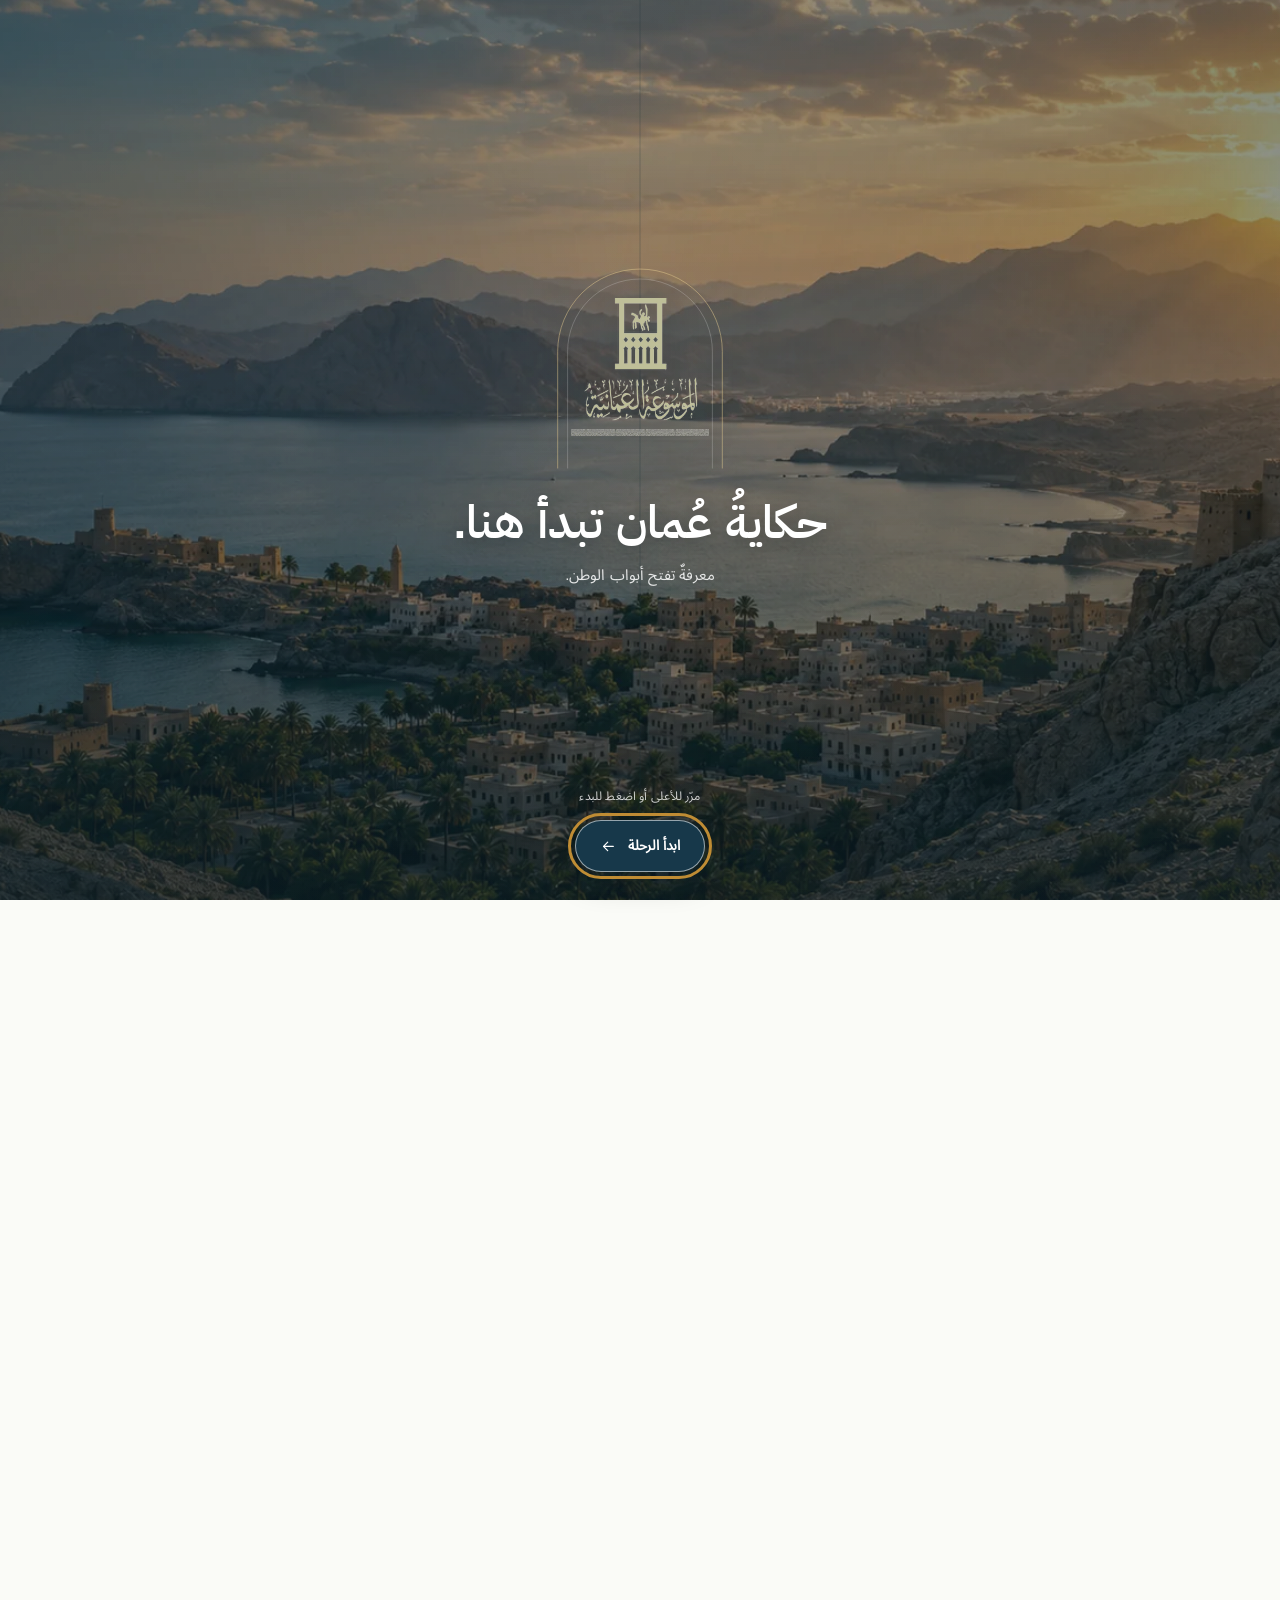
==== index.html @ 318c4165 "Add Omani rocks adventure Canva game" ====
<!doctype html>
<html lang="ar" dir="rtl">
<head>
  <meta charset="utf-8">
  <meta name="viewport" content="width=device-width, initial-scale=1, viewport-fit=cover">
  <meta name="theme-color" content="#17384a">
  <meta name="description" content="بوابة معرفية تعليمية لاستكشاف موارد الموسوعة العُمانية في البيئة المدرسية.">
  <meta property="og:title" content="الموسوعة العُمانية | معرفة تنبض بعُمان">
  <meta property="og:description" content="بوابة معرفية تعليمية لاستكشاف موارد الموسوعة العُمانية في البيئة المدرسية.">
  <meta property="og:type" content="website">
  <meta property="og:locale" content="ar_OM">
  <title>الموسوعة العُمانية | معرفة تنبض بعُمان</title>
  <link rel="icon" href="data:image/svg+xml,%3Csvg xmlns='http://www.w3.org/2000/svg' viewBox='0 0 40 40'%3E%3Cpath fill='%2317384a' d='M4 36V17a16 16 0 0 1 32 0v19h-5V17a11 11 0 0 0-22 0v19z'/%3E%3Cpath fill='%23dba84a' d='M17 22h6v6h-6z'/%3E%3C/svg%3E">
  <link rel="preload" href="assets/fonts/ibm-plex-sans-arabic-600.woff2" as="font" type="font/woff2" crossorigin>
  <link rel="preload" href="assets/fonts/noto-sans-arabic-400.woff2" as="font" type="font/woff2" crossorigin>
  <link rel="stylesheet" href="styles.css?v=20261028-craft-knowledge-r1">
  <script>try{var q=sessionStorage.getItem('omani-intro-seen-v2'),f=/[?&]intro\b/.test(location.search),d=location.hash.length>1&&location.hash!=='#home';document.documentElement.classList.add((q&&!f)||d?'no-splash':'splash-on')}catch(e){document.documentElement.classList.add('splash-on')}</script>
  <script src="data/content.js?v=20261029-canva-game-r1" defer></script>
  <script src="data/images.js?v=20261028-rocks-booklet-r1" defer></script>
  <link rel="stylesheet" href="journey.css?v=20261025-ambassadors-r1">
  <script src="data/journey.js?v=20261026-encyclopedia-r1" defer></script>
  <script src="motion.js?v=20261025-ambassadors-r1" defer></script>
  <script src="journey.js?v=20261025-ambassadors-r1" defer></script>
  <script src="app.js?v=20261028-crafts-separate-r1" defer></script>
</head>
<body>
  <svg class="sprite" aria-hidden="true" focusable="false">
    <symbol id="i-emblem" viewBox="0 0 40 40"><path d="M5 36V19a15 15 0 0 1 30 0v17M10 36V19a10 10 0 0 1 20 0v17M4 36h32M14 12h12M17 8h6"/><path d="m17 23 3-3 3 3-3 3zM13 31h4m6 0h4"/></symbol>
    <symbol id="i-practice" viewBox="0 0 24 24"><path d="m14 5 5 5M12 7l5 5M5 19l7-12 5 5-12 7Z"/><circle cx="6" cy="18" r="2"/><path d="M4 5h4M6 3v4M18 17h4M20 15v4"/></symbol>
    <symbol id="i-library" viewBox="0 0 24 24"><rect x="3" y="5" width="18" height="14" rx="2"/><path d="m10 9.5 5 2.5-5 2.5z"/></symbol>
    <symbol id="i-podcasts" viewBox="0 0 24 24"><rect x="8" y="2" width="8" height="12" rx="4"/><path d="M5 10v2a7 7 0 0 0 14 0v-2M12 19v3M8 22h8"/></symbol>
    <symbol id="i-presentations" viewBox="0 0 24 24"><rect x="3" y="4" width="18" height="13" rx="1.5"/><path d="M8 21h8M12 17v4M7 8.5h6M7 12h10"/></symbol>
    <symbol id="i-play" viewBox="0 0 24 24"><circle cx="12" cy="12" r="9"/><path d="m10 8.5 5.5 3.5-5.5 3.5z"/></symbol>
    <symbol id="i-booklets" viewBox="0 0 24 24"><path d="M4 4.5A2.5 2.5 0 0 1 6.5 2H20v18H6.5A2.5 2.5 0 0 0 4 22z"/><path d="M4 4v18M8.5 6.5h8M8.5 10.5h8"/></symbol>
    <symbol id="i-school" viewBox="0 0 24 24"><path d="m3 10 9-7 9 7v10a1 1 0 0 1-1 1H4a1 1 0 0 1-1-1z"/><path d="M9 21v-7h6v7"/></symbol>
    <symbol id="i-student-presentations" viewBox="0 0 24 24"><path d="M3 4h18v11H3zM8 20h8M12 15v5M7 8h6M7 11h10"/><path d="M16.5 4V2.8a2.2 2.2 0 0 1 4.4 0V4"/></symbol>
    <symbol id="i-search" viewBox="0 0 24 24"><circle cx="11" cy="11" r="6.5"/><path d="m16 16 4.5 4.5"/></symbol>
    <symbol id="i-arrow" viewBox="0 0 24 24"><path d="M19 12H5M11 6l-6 6 6 6"/></symbol>
    <symbol id="i-close" viewBox="0 0 24 24"><path d="M6 6l12 12M18 6 6 18"/></symbol>
    <symbol id="i-copy" viewBox="0 0 24 24"><rect x="9" y="9" width="11" height="11" rx="2"/><path d="M5 15V6a2 2 0 0 1 2-2h9"/></symbol>
    <symbol id="i-download" viewBox="0 0 24 24"><path d="M12 4v11M7 11l5 5 5-5M5 20h14"/></symbol>
    <symbol id="i-external" viewBox="0 0 24 24"><path d="M14 4h6v6M20 4l-9 9M18 14v4a2 2 0 0 1-2 2H6a2 2 0 0 1-2-2V8a2 2 0 0 1 2-2h4"/></symbol>
    <symbol id="i-check" viewBox="0 0 24 24"><path d="m5 12.5 4.5 4.5L19 7.5"/></symbol>
    <symbol id="i-alert" viewBox="0 0 24 24"><path d="M12 3 2.5 20h19z"/><path d="M12 10v4.5M12 17.5v.01"/></symbol>
    <symbol id="i-up" viewBox="0 0 24 24"><path d="M12 19V5M6 11l6-6 6 6"/></symbol>
    <symbol id="i-clock" viewBox="0 0 24 24"><circle cx="12" cy="12" r="9"/><path d="M12 7v5l3 2"/></symbol>
    <symbol id="i-calendar" viewBox="0 0 24 24"><rect x="3" y="5" width="18" height="16" rx="3"/><path d="M7 2v6M17 2v6M3 11h18M7 15h3M14 15h3M7 18h3"/></symbol>
    <symbol id="i-image" viewBox="0 0 24 24"><rect x="3" y="3" width="18" height="18" rx="3"/><circle cx="8" cy="8" r="1.5"/><path d="m3 17 5-5 4 4 4-6 5 7"/></symbol>
  </svg>

  <a class="skip-link" href="#main">انتقل إلى المحتوى</a>

  <div class="splash" id="splash" role="dialog" aria-modal="true" aria-label="افتتاحية الموسوعة العُمانية">
    <div class="splash-scene" aria-hidden="true"><img class="splash-landscape" data-src="assets/images/intro-coast.webp" data-srcset="assets/images/intro-coast-small.webp 900w, assets/images/intro-coast.webp 1600w" sizes="100vw" width="1600" height="900" alt="" decoding="async"></div>
    <div class="intro-door intro-door-right" aria-hidden="true"></div><div class="intro-door intro-door-left" aria-hidden="true"></div>
    <div class="splash-stage">
      <div class="splash-portal"><svg class="portal-outline" viewBox="0 0 280 310" aria-hidden="true"><path d="M24 298V133a116 116 0 0 1 232 0v165"/><path class="portal-inner" d="M38 298V133a102 102 0 0 1 204 0v165"/></svg><img class="splash-logo" src="assets/logo-splash.webp" alt="شعار الموسوعة العُمانية"></div>
      <h1 class="splash-title">حكايةُ عُمان تبدأ هنا.</h1>
      <p class="splash-line">معرفةٌ تفتح أبواب الوطن.</p>
    </div>
    <div class="splash-enter">
      <button class="splash-go" id="enterSite" type="button">ابدأ الرحلة <svg class="ico" aria-hidden="true"><use href="#i-arrow"/></svg></button>
    </div>
  </div>

  <header class="site-header" id="siteHeader">
    <div class="header-inner">
      <a class="brand" href="#home" aria-label="الموسوعة العُمانية، الصفحة الرئيسية">
        <svg class="brand-emblem" aria-hidden="true"><use href="#i-emblem"/></svg>
        <span class="brand-name">الموسوعة العُمانية</span>
      </a>
      <nav class="primary-nav" id="primaryNav" aria-label="التنقل الرئيسي">
        <a href="#home" data-route="home">الرئيسية</a>
        <a href="#library" data-route="library">المكتبة المرئية</a>
        <a href="#podcasts" data-route="podcasts">البودكاست</a>
        <a href="#presentations" data-route="presentations">العروض التقديمية</a>
        <a href="#play" data-route="play">الألعاب التفاعلية</a>
        <a href="#practice" data-route="practice">من المعرفة إلى التطبيق</a>
        <a href="#student-presentations" data-route="student-presentations">سفراء المعرفة</a>
        <a href="#booklets" data-route="booklets">المطويات</a>
        <a href="#school" data-route="school">أنشطة التفعيل</a>
        <a href="#workshop" data-route="workshop">كيف تُصنع؟</a>
        <a class="journey-mobile-entry" href="#journey">رحلة عام في عُمان <span>جديد</span></a>
      </nav>
      <div class="header-tools">
        <a class="intro-link" href="?intro" aria-label="الافتتاحية — العودة إلى بداية الرحلة"><svg class="ico" aria-hidden="true"><use href="#i-emblem"/></svg><span>الافتتاحية</span></a>
        <a class="journey-header-entry" href="#journey"><svg class="ico" aria-hidden="true"><use href="#i-calendar"/></svg><span>رحلة العام</span><small>جديد</small></a>
        <button class="search-trigger" id="openSearch" type="button" aria-label="بحث في الموسوعة" aria-keyshortcuts="Control+K /">
          <svg class="ico" aria-hidden="true"><use href="#i-search"/></svg>
          <span class="search-trigger-text">بحث</span>
          
        </button>
        <button class="menu-toggle" id="menuToggle" type="button" aria-expanded="false" aria-controls="primaryNav" aria-label="فتح قائمة الأقسام"><span></span><span></span><span></span></button>
      </div>
    </div>
    <div class="scroll-progress" id="scrollProgress" aria-hidden="true"></div>
  </header>

  <main id="main">
    <div class="notice notice-error" id="dataError" role="alert" hidden>
      <svg class="ico" aria-hidden="true"><use href="#i-alert"/></svg>
      <p>تعذّر تحميل بيانات المحتوى. تأكد من الاتصال ثم أعد المحاولة.</p>
      <button class="button button-small" id="retryData" type="button">أعد المحاولة</button>
    </div>

    <section class="page is-active" id="page-home" data-page="home">
      <div class="home-welcome section-shell">
        <div class="hero-copy">
          <h1 class="hero-title">عُمان، تُكتشف.</h1>
          <p class="hero-lead">موارد تعليمية تفتح أبواب المعرفة العُمانية.</p>
        </div>
        <div class="home-actions"><a class="button button-primary home-explore" href="#schoolGallery">استكشف الموسوعة <svg class="ico" aria-hidden="true"><use href="#i-arrow"/></svg></a><a class="button button-ghost journey-hero-entry" href="#journey"><svg class="ico" aria-hidden="true"><use href="#i-calendar"/></svg>ابدأ رحلة العام <small>جديد</small></a></div>
      </div>
      <a class="journey-teaser section-shell" id="journeyTeaser" href="#journey" aria-label="هذا الشهر في عُمان، ابدأ الفصل المناسب"></a>
      <section class="school-gallery front-gallery section-shell reveal" id="schoolGallery" aria-labelledby="schoolGalleryTitle">
        <div class="gallery-heading">
          <div><p class="eyebrow">من قلب المدرسة</p><h2 id="schoolGalleryTitle">لحظات من التعلّم</h2></div>
          <div class="gallery-tools">
            <button class="gallery-control" id="galleryPrev" type="button" aria-label="حرّك الصور للخلف"><svg class="ico flip" aria-hidden="true"><use href="#i-arrow"/></svg></button>
            <button class="gallery-pause" id="galleryPause" type="button" aria-pressed="false" aria-label="أوقف حركة الصور">
              <svg class="ico" aria-hidden="true" viewBox="0 0 24 24"><path d="M8 5v14M16 5v14" fill="none" stroke="currentColor" stroke-width="1.8" stroke-linecap="round"/></svg><span>إيقاف العرض</span>
            </button>
            <button class="gallery-control" id="galleryNext" type="button" aria-label="حرّك الصور للأمام"><svg class="ico" aria-hidden="true"><use href="#i-arrow"/></svg></button>
          </div>
        </div>
        <div class="gallery-viewport" id="galleryViewport" role="region" aria-roledescription="معرض صور" aria-label="صور من مدرسة غدو" tabindex="0">
            <div class="gallery-track" id="galleryTrack">
              <button class="gallery-photo" type="button" data-caption="تفاصيل من صفحات الموسوعة"><img src="assets/images/school-gallery-01.webp" srcset="assets/images/school-gallery-01-small.webp 640w, assets/images/school-gallery-01.webp 960w" sizes="(max-width: 600px) 78vw, (max-width: 960px) 32vw, 360px" width="960" height="540" alt="أيدٍ تتصفح صفحات الموسوعة وتدوّن الملاحظات" decoding="async"><span class="gallery-caption">تفاصيل من صفحات الموسوعة</span><span class="gallery-zoom" aria-hidden="true">＋</span></button>
              <button class="gallery-photo" type="button" data-caption="قراءة واكتشاف"><img src="assets/images/school-gallery-02.webp" srcset="assets/images/school-gallery-02-small.webp 640w, assets/images/school-gallery-02.webp 960w" sizes="(max-width: 600px) 78vw, (max-width: 960px) 32vw, 360px" width="960" height="540" alt="طالبة تقرأ الموسوعة في مكتبة المدرسة" loading="lazy" decoding="async"><span class="gallery-caption">قراءة واكتشاف</span><span class="gallery-zoom" aria-hidden="true">＋</span></button>
              <button class="gallery-photo" type="button" data-caption="بحث مشترك"><img src="assets/images/school-gallery-03.webp" srcset="assets/images/school-gallery-03-small.webp 640w, assets/images/school-gallery-03.webp 960w" sizes="(max-width: 600px) 78vw, (max-width: 960px) 32vw, 360px" width="960" height="540" alt="طلاب يتشاركون البحث بين الكتب" loading="lazy" decoding="async"><span class="gallery-caption">بحث مشترك</span><span class="gallery-zoom" aria-hidden="true">＋</span></button>
              <button class="gallery-photo" type="button" data-caption="التعلّم الرقمي"><img src="assets/images/school-gallery-04.webp" srcset="assets/images/school-gallery-04-small.webp 640w, assets/images/school-gallery-04.webp 960w" sizes="(max-width: 600px) 78vw, (max-width: 960px) 32vw, 360px" width="960" height="540" alt="طالبات يستخدمن جهازًا لوحيًا في نشاط تعليمي" loading="lazy" decoding="async"><span class="gallery-caption">التعلّم الرقمي</span><span class="gallery-zoom" aria-hidden="true">＋</span></button>
              <button class="gallery-photo" type="button" data-caption="في رحاب المكتبة"><img src="assets/images/school-gallery-05.webp" srcset="assets/images/school-gallery-05-small.webp 640w, assets/images/school-gallery-05.webp 960w" sizes="(max-width: 600px) 78vw, (max-width: 960px) 32vw, 360px" width="960" height="540" alt="طالب يطالع كتب الموسوعة في المكتبة" loading="lazy" decoding="async"><span class="gallery-caption">في رحاب المكتبة</span><span class="gallery-zoom" aria-hidden="true">＋</span></button>
              <button class="gallery-photo" type="button" data-caption="الموسوعة في البيئة الصفية"><img src="assets/images/school-gallery-06.webp" srcset="assets/images/school-gallery-06-small.webp 640w, assets/images/school-gallery-06.webp 1200w" sizes="(max-width: 600px) 78vw, (max-width: 960px) 32vw, 360px" width="1200" height="675" alt="معلمة تعرض الموسوعة العُمانية للطالبات داخل الصف" loading="lazy" decoding="async"><span class="gallery-caption">الموسوعة في البيئة الصفية</span><span class="gallery-zoom" aria-hidden="true">＋</span></button>
            </div>
        </div>
        <dialog class="gallery-lightbox" id="galleryLightbox" aria-label="عرض صورة من معرض مدرسة غدو">
          <button class="gallery-lightbox-close" id="galleryLightboxClose" type="button" aria-label="إغلاق الصورة"><svg class="ico" aria-hidden="true"><use href="#i-close"/></svg></button>
          <figure><img id="galleryLightboxImage" alt=""><figcaption id="galleryLightboxCaption"></figcaption></figure>
          <div class="gallery-lightbox-nav"><button class="gallery-control" id="galleryLightboxPrev" type="button" aria-label="الصورة السابقة"><svg class="ico flip" aria-hidden="true"><use href="#i-arrow"/></svg></button><button class="gallery-control" id="galleryLightboxNext" type="button" aria-label="الصورة التالية"><svg class="ico" aria-hidden="true"><use href="#i-arrow"/></svg></button></div>
        </dialog>
      </section>
      <section class="workshop-home-entry section-shell" aria-labelledby="craftEntryTitle"><div class="craft-entry-heading"><small>كيف تُصنع؟ · ورشة تفاعلية</small><h2 id="craftEntryTitle">جرّب حِرف عُمان بنفسك</h2><p>حرّك بيدك، وراقب أثر قراراتك.</p></div><div class="craft-entry-links" id="craftEntryLinks"></div></section>
      <section class="collections compact-collections section-shell" id="collections" aria-labelledby="collectionsTitle">
        <div class="section-heading-row"><div><p class="eyebrow">اختر ما يلهمك</p><h2 id="collectionsTitle">أبواب المعرفة</h2></div><p class="section-caption" id="sectionCaption">ثمانية أبواب للمعرفة والمشاركة.</p></div>
        <div class="knowledge-grid" id="bays" role="list" aria-label="أقسام الموسوعة" aria-busy="true"><article class="knowledge-skeleton" aria-hidden="true"><span class="knowledge-skeleton-media"></span><span class="knowledge-skeleton-line"></span><span class="knowledge-skeleton-line short"></span></article><article class="knowledge-skeleton" aria-hidden="true"><span class="knowledge-skeleton-media"></span><span class="knowledge-skeleton-line"></span><span class="knowledge-skeleton-line short"></span></article><article class="knowledge-skeleton" aria-hidden="true"><span class="knowledge-skeleton-media"></span><span class="knowledge-skeleton-line"></span><span class="knowledge-skeleton-line short"></span></article><article class="knowledge-skeleton" aria-hidden="true"><span class="knowledge-skeleton-media"></span><span class="knowledge-skeleton-line"></span><span class="knowledge-skeleton-line short"></span></article><article class="knowledge-skeleton" aria-hidden="true"><span class="knowledge-skeleton-media"></span><span class="knowledge-skeleton-line"></span><span class="knowledge-skeleton-line short"></span></article><article class="knowledge-skeleton" aria-hidden="true"><span class="knowledge-skeleton-media"></span><span class="knowledge-skeleton-line"></span><span class="knowledge-skeleton-line short"></span></article><article class="knowledge-skeleton" aria-hidden="true"><span class="knowledge-skeleton-media"></span><span class="knowledge-skeleton-line"></span><span class="knowledge-skeleton-line short"></span></article><article class="knowledge-skeleton" aria-hidden="true"><span class="knowledge-skeleton-media"></span><span class="knowledge-skeleton-line"></span><span class="knowledge-skeleton-line short"></span></article></div>
      </section>

      <section class="about section-shell" id="about" aria-labelledby="aboutTitle">
        <div class="section-heading reveal"><p class="eyebrow">عن الموسوعة</p><h2 id="aboutTitle">حكايةُ عُمان،<br>في مرجعٍ واحد.</h2><figure class="about-visual"><img class="hero-image" src="assets/images/oman-hero.webp" srcset="assets/images/oman-hero-small.webp 640w, assets/images/oman-hero.webp 1600w" sizes="(max-width: 760px) 80vw, 300px" width="1600" height="900" alt="طالبات عُمانيات يستكشفن الموسوعة على جهاز لوحي أمام مشهد من عُمان" loading="lazy" decoding="async"></figure></div>
        <div class="about-body reveal">
          <p>مرجع ثقافي وطني يوثّق الإنسان العُماني وأرضه؛ من التاريخ والمجتمع إلى الطبيعة. دُشّنت الموسوعة عام 2014، بمداخل مرتّبة أبجديًا وخرائط وصور ورسوم.</p>
          <div class="about-facts" aria-label="حقائق عن الموسوعة"><span><strong>١١</strong> مجلدًا</span><span><strong>٤٬٠٠٠+</strong> مدخل</span><span><strong>٩</strong> مجالات</span></div>
          <details class="about-details"><summary>رحلة الموسوعة</summary><p>تبنّت وزارة التراث والثقافة المشروع. بدأ الإعداد عام 2004، ثم جرت الكتابة والتحرير بين عامي 2006 و2013، قبل التدشين في معرض مسقط الدولي للكتاب. وفي عام 2024 صدرت الموسوعة العُمانية للناشئة بمحتوى وتصميم ملائمين للفئة العمرية، ومراجعة علمية ولغوية ومواد بصرية.</p></details>
          <div class="source-credit"><span>المصدر:</span><a href="https://ar.wikipedia.org/wiki/الموسوعة_العمانية" target="_blank" rel="noopener noreferrer">ويكيبيديا العربية</a><span>·</span><a href="https://creativecommons.org/licenses/by-sa/4.0/deed.ar" target="_blank" rel="noopener noreferrer">CC BY-SA 4.0</a></div>
        </div>
      </section>

      <section class="learning-band" aria-labelledby="learningTitle">
        
        <div class="section-shell learning-inner">
          <div class="learning-intro reveal">
            <h2 id="learningTitle">تعلّم. ثم شارك.</h2>
            <p>فكرة بسيطة تبدأ بمورد، وتكبر بمشاركة الطلاب.</p>
          </div>
          <div class="stepper reveal" id="stepper" style="--fill:0">
            <div class="step-tabs" role="tablist" aria-label="خطوات توظيف الموسوعة في الدرس">
              <button class="step-tab" role="tab" type="button" id="step-tab-0" aria-controls="stepPanel" aria-selected="true"><span class="step-number" aria-hidden="true">١</span><span class="step-text"><b>اختر المورد</b></span></button>
              <button class="step-tab" role="tab" type="button" id="step-tab-1" aria-controls="stepPanel" aria-selected="false" tabindex="-1"><span class="step-number" aria-hidden="true">٢</span><span class="step-text"><b>أشرك المتعلمين</b></span></button>
              <button class="step-tab" role="tab" type="button" id="step-tab-2" aria-controls="stepPanel" aria-selected="false" tabindex="-1"><span class="step-number" aria-hidden="true">٣</span><span class="step-text"><b>فعّل المعرفة</b></span></button>
            </div>
            <div class="step-panel" id="stepPanel" role="tabpanel" aria-labelledby="step-tab-0" tabindex="0"></div>
          </div>
        </div>
      </section>

      <section class="recent section-shell" id="recentSection" hidden aria-labelledby="recentTitle">
        <div class="section-heading-row">
          <h2 id="recentTitle">أحدث الموارد</h2>
          <a class="text-link" href="#library">كل الموارد <svg class="ico" aria-hidden="true"><use href="#i-arrow"/></svg></a>
        </div>
        <div class="resource-grid" id="recentGrid"></div>
      </section>


    </section>

    <section class="page section-shell workshop-page" id="page-workshop" data-page="workshop" aria-labelledby="workshopTitle">
      <a class="back-link" href="#home"><svg class="ico flip" aria-hidden="true"><use href="#i-arrow"/></svg> العودة إلى الرئيسية</a>
      <a href="#workshop" class="back-link" id="workshopBack" hidden>← العودة إلى الحِرف</a>
      <div id="workshopHub" class="workshop-craft"><p class="eyebrow">كيف تُصنع؟ · المعرفة بين يديك</p><h1 id="workshopHubTitle" tabindex="-1">كيف تُصنع؟</h1><p class="workshop-hub-lead">اختر حرفة، وجرّبها بنفسك. لكل قرار أثر، ولكل تجربة حكاية.</p><div class="workshop-hub-grid" id="workshopHubGrid"></div><p class="workshop-hub-note">محاكاة تعليمية داخل الموقع، مع مصادر المعلومات وحدود كل نموذج. لا تتطلب تنزيلًا.</p></div>
      <div id="workshopRoot" class="workshop-craft" hidden><div class="ws-loading"><h1 id="workshopTitle" tabindex="-1">الحلوى العُمانية</h1><p role="status">جارٍ تجهيز مساحة التجربة…</p></div></div>
      <div id="frankincenseRoot" class="workshop-craft" hidden><div class="ws-loading"><h1 id="frTitle" tabindex="-1">استخراج اللبان العُماني</h1><p role="status">جارٍ تجهيز مساحة التجربة…</p></div></div>
      <div id="saduRoot" class="workshop-craft" hidden><div class="ws-loading"><h1 id="saduTitle" tabindex="-1">غزل السدو ونسجه</h1><p role="status">جارٍ تجهيز مساحة التجربة…</p></div></div>
      <div id="potteryRoot" class="workshop-craft" hidden><div class="ws-loading"><h1 id="potteryTitle" tabindex="-1">صناعة الفخار</h1><p role="status">جارٍ تجهيز مساحة التجربة…</p></div></div>
      <div id="sandalwoodRoot" class="workshop-craft" hidden><div class="ws-loading"><h1 id="sandalwoodTitle" tabindex="-1">تحضير الصندل</h1><p role="status">جارٍ تجهيز مساحة التجربة…</p></div></div>
    </section>

    <section class="page journey-page" id="page-journey" data-page="journey" aria-labelledby="journeyTitle">
      <div class="journey-intro">
        <img class="journey-intro-image" id="journeyIntroImage" width="1800" height="1012" sizes="100vw" loading="lazy" decoding="async" alt="">
        <div class="journey-intro-shade"></div>
        <div class="journey-intro-inner section-shell">
          <div class="journey-top-tools"><a class="journey-back" href="#home">العودة إلى الرئيسية ←</a><a href="#journey/end">تخطَّ الرحلة ↓</a><button type="button" id="journeyReadMode" aria-pressed="false">قراءة هادئة</button></div>
          <p class="journey-eyebrow">رحلة عام في عُمان</p>
          <h1 id="journeyTitle" tabindex="-1">عُمان لا تتوقف<br>عن الحكاية.</h1>
          <p class="journey-intro-line">اثنا عشر فصلًا، وخطوة تفتح المشهد التالي.</p>
          <div class="journey-current-note"><span id="journeyCurrent"></span><a id="journeyCurrentLink" href="#journey">إلى فصلك الحالي ←</a></div>
          <a class="journey-start" href="#journey/winter-sands"><span>امشِ مع الحكاية</span><span class="journey-scroll-cue" aria-hidden="true">↓</span></a>
          <p class="journey-keyboard-help">مرّر لتتابع · استخدم ↑ و↓ للتنقل بين الفصول · اختر «قراءة هادئة» لعرضها متتابعة.</p>
        </div>
        <p class="source-credit journey-intro-credit" id="journeyIntroCredit"></p>
      </div>
      <div class="journey-track" id="journeyTrack">
        <div class="journey-canvas">
          <div class="journey-stage" id="journeyStage"></div>
          <nav class="journey-rail" id="journeyRail" aria-label="فصول رحلة العام"></nav>
          <p class="journey-reading-label" id="journeyReadingLabel" aria-hidden="true"></p>
          <a class="journey-stage-exit" href="#journey/end">إلى الخاتمة ↓</a>
        </div>
        <div class="journey-steps" id="journeySteps"></div>
      </div>
      <section class="journey-ending" id="journeyEnding" aria-labelledby="journeyEndingTitle">
        <figure class="journey-ending-visual"><img id="journeyEndingImage" width="1800" height="1012" sizes="(max-width:760px) 100vw, 55vw" loading="lazy" decoding="async" alt=""><figcaption class="source-credit" id="journeyEndingCredit"></figcaption></figure>
        <div class="journey-ending-copy"><p class="eyebrow">كل نهاية، باب آخر</p><h2 id="journeyEndingTitle" tabindex="-1">اكتشف المزيد<br>في الموسوعة.</h2><p>تابع من مشهدٍ أحببته إلى موردٍ تتعلّم منه.</p><a class="button button-primary" href="#collections">افتح أبواب المعرفة ←</a><a class="text-link" href="#library">إلى المكتبة المرئية ←</a></div>
      </section>
      <p class="sr-only" id="journeyStatus" role="status" aria-live="polite" aria-atomic="true"></p>
    </section>

    <section class="page section-shell image-credits-page" id="page-credits" data-page="credits" aria-labelledby="imageCreditsTitle">
      <a class="back-link" href="#journey">العودة إلى رحلة العام <svg class="ico flip" aria-hidden="true"><use href="#i-arrow"/></svg></a>
      <p class="eyebrow">الصور ومصادرها</p>
      <h1 id="imageCreditsTitle" tabindex="-1">مصادر صور الرحلة</h1>
      <p class="credits-intro">صور فوتوغرافية حقيقية محفوظة داخل الموقع. ترد أدناه أسماء المصورين وروابط الصور الأصلية وتراخيصها؛ لا يعني استخدامها تأييد المصور للموقع.</p>
      <div class="image-credits-grid" id="imageCreditsGrid"></div>
      <a class="text-link" href="data/image-credits.json" download>تنزيل سجل مصادر الصور</a>
    </section>

    <section class="page section-shell category-page" id="page-category" data-page="category">
      <div class="category-top"><div class="category-links"><a class="back-link" href="#home" aria-label="العودة إلى الرئيسية"><svg class="ico flip" aria-hidden="true"><use href="#i-arrow"/></svg> العودة إلى الرئيسية</a></div><div class="category-hero"><div class="category-copy">
        <div class="category-title-row">
          <span class="category-badge" id="categoryBadge" aria-hidden="true"></span>
          <div>
            <h1 id="categoryTitle" tabindex="-1"></h1>
            <p class="category-description" id="categoryDescription"></p>
          </div>
        </div>
        <div class="category-meta">
          <span class="category-count" id="categoryCount"></span>
          <div class="progress" id="progressWrap" hidden>
            <span class="progress-label" id="progressLabel"></span>
            <div class="progress-bar" id="progressBar" role="progressbar" aria-valuemin="0" aria-valuemax="100" aria-valuenow="0" aria-labelledby="progressLabel"><i></i></div>
            <button class="link-button" id="resetProgress" type="button">مسح سجل الاطّلاع</button>
          </div>
        </div>
      </div></div></div>

      <div class="category-toolbar" id="categoryToolbar" hidden>
        <label class="search-box"><svg class="ico" aria-hidden="true"><use href="#i-search"/></svg><input type="search" id="searchInput" placeholder="ابحث في هذا القسم" aria-label="ابحث في هذا القسم" autocomplete="off"></label>
        <label class="sort-box">الترتيب
          <select id="sortSelect">
            <option value="default">الافتراضي</option>
            <option value="new">الأحدث أولًا</option>
            <option value="alpha">أبجديًا</option>
          </select>
        </label>
        <div class="chips" id="chips" role="group" aria-label="التصنيف" hidden></div>
        <span class="result-count" id="resultCount" role="status" aria-live="polite"></span>
      </div>

      <div class="resource-grid category-grid" id="categoryGrid"></div>

      <div class="empty-state" id="emptyState" hidden>
        <div class="empty-arch" aria-hidden="true"><svg class="ico"><use href="#i-booklets"/></svg></div>
        <h2 id="emptyTitle">سيُضاف المحتوى قريبًا</h2>
        <p id="emptyText">نعمل على تجهيز موارد هذا القسم. عُد إلينا قريبًا لاكتشاف الجديد.</p>
        <div class="empty-actions" id="emptyActions"></div>
      </div>

      <nav class="section-pager" id="sectionPager" aria-label="الانتقال بين الأقسام"></nav>
    </section>
  </main>

  <footer class="site-footer">
    
    <div class="footer-main section-shell">
      <div class="footer-brand">
        <a class="brand" href="#home"><svg class="brand-emblem" aria-hidden="true"><use href="#i-emblem"/></svg><span class="brand-name">الموسوعة العُمانية</span></a>
      </div>
      <nav class="footer-links" aria-label="روابط الأقسام"><div id="footerNav"></div></nav>

    </div>
      <div class="footer-bottom"><div class="section-shell"><span>© <span id="year"></span> الموسوعة العُمانية</span><span class="school-credit"><svg class="ico" aria-hidden="true"><use href="#i-school"/></svg> مدرسة غدو للتعليم الأساسي — الصفوف من ١ إلى ١٢</span><span>موقع تعريفي غير رسمي</span><span>صور من البيئة التعليمية في مدرسة غدو</span></div></div>
  </footer>

  <button class="to-top" id="toTop" type="button" aria-label="العودة إلى أعلى الصفحة" hidden><svg class="ico" aria-hidden="true"><use href="#i-up"/></svg></button>

  <dialog class="viewer" id="viewer" aria-labelledby="viewerTitle">
    <div class="viewer-bar">
      <span class="viewer-kind" id="viewerKind"></span>
      <div class="viewer-actions">
        <button class="chip-button" id="copyLink" type="button"><svg class="ico" aria-hidden="true"><use href="#i-copy"/></svg> نسخ الرابط</button>
        <a class="chip-button" id="viewerDownload" hidden download><svg class="ico" aria-hidden="true"><use href="#i-download"/></svg> تنزيل</a>
        <button class="viewer-close" id="viewerClose" type="button" aria-label="إغلاق"><svg class="ico" aria-hidden="true"><use href="#i-close"/></svg></button>
      </div>
    </div>
    <div class="viewer-content" id="viewerContent"></div>
  </dialog>

  <dialog class="palette" id="palette" aria-label="بحث في الموسوعة">
    <div class="palette-box">
      <div class="palette-header"><label class="palette-input"><svg class="ico" aria-hidden="true"><use href="#i-search"/></svg>
        <input id="paletteInput" type="search" placeholder="ابحث عن قسم أو مادة" autocomplete="off" role="combobox" aria-expanded="true" aria-controls="paletteList" aria-autocomplete="list" aria-label="ابحث عن قسم أو مادة">
      </label><button class="viewer-close" id="paletteClose" type="button" aria-label="إغلاق البحث"><svg class="ico" aria-hidden="true"><use href="#i-close"/></svg></button></div>
      <ul class="palette-list" id="paletteList" role="listbox" aria-label="نتائج البحث"></ul>
      <div class="palette-foot" aria-hidden="true"><span><kbd>↑</kbd><kbd>↓</kbd> للتنقل</span><span><kbd>Enter</kbd> للفتح</span><span><kbd>Esc</kbd> للإغلاق</span></div>
    </div>
  </dialog>

  <dialog class="journey-source-dialog" id="journeySourceDialog" aria-labelledby="journeySourceTitle">
    <div class="journey-source-header"><h2 id="journeySourceTitle">المصدر</h2><button type="button" id="journeySourceClose" aria-label="إغلاق المصدر">×</button></div>
    <div id="journeySourceContent"></div>
  </dialog>
  <div class="toast" id="toast" role="status" aria-live="polite"></div>
</body>
</html>
---- styles.css ----
/* Shared visual system: quiet surfaces, readable Arabic, restrained motion. */
@font-face{font-family:"IBM Plex Sans Arabic";src:url("assets/fonts/ibm-plex-sans-arabic-600.woff2") format("woff2");font-style:normal;font-weight:600;font-display:swap;unicode-range:U+0600-06FF,U+0750-077F,U+0870-0891,U+0897-08E1,U+08E3-08FF,U+200C-200E,U+2010-2011,U+204F,U+2E41,U+FB50-FDFF,U+FE70-FE74,U+FE76-FEFC}
@font-face{font-family:"Noto Sans Arabic";src:url("assets/fonts/noto-sans-arabic-400.woff2") format("woff2");font-style:normal;font-weight:400;font-display:swap;unicode-range:U+0600-06FF,U+0750-077F,U+0870-0891,U+0897-08E1,U+08E3-08FF,U+200C-200E,U+2010-2011,U+204F,U+2E41,U+FB50-FDFF,U+FE70-FE74,U+FE76-FEFC}
:root{--limestone:#fafbf7;--paper:#fff;--khaki:#c5c8a6;--khaki-soft:#eef0e4;--khaki-deep:#9a9f76;--olive:#555d3e;--sea:#17384a;--sea-deep:#102b39;--resin:#bf8c34;--ink:#213832;--muted:#62706a;--line:#e1e6dc;--danger:#963d31;--ok:#367557;--font-display:"IBM Plex Sans Arabic",Arial,Tahoma,"Segoe UI",system-ui,sans-serif;--font-body:"Noto Sans Arabic","Segoe UI",Tahoma,Arial,system-ui,sans-serif;--type-xs:clamp(.75rem,.8vw,.8125rem);--type-sm:clamp(.875rem,.95vw,1rem);--type-base:1rem;--type-lg:clamp(1.125rem,1.35vw,1.3rem);--type-h2:clamp(1.75rem,3.2vw,2.6rem);--type-display:clamp(2.5rem,5.8vw,4.75rem);--leading-tight:1.35;--leading-copy:1.85;--space-1:.5rem;--space-2:1rem;--space-3:1.5rem;--section-space:clamp(4rem,8vw,7rem);--ease:cubic-bezier(.22,1,.36,1);--shell:min(1160px,calc(100% - 64px));--header-h:80px;--radius-sm:10px;--radius-md:18px;--radius-lg:28px}
*,*::before,*::after{box-sizing:border-box}html{scroll-behavior:smooth;scroll-padding-top:calc(var(--header-h) + 20px);-webkit-text-size-adjust:100%}body{margin:0;background:var(--limestone);color:var(--ink);font-family:var(--font-body);font-size:16px;line-height:1.8;-webkit-font-smoothing:antialiased}h1,h2,h3,p,figure{margin-top:0}h1,h2,h3{font-family:var(--font-display);line-height:1.5;font-weight:700}a{color:inherit;text-decoration:none}button,input,select{font:inherit;color:inherit}button{cursor:pointer}img{display:block;max-width:100%}button,a,input,select{touch-action:manipulation}button:disabled{opacity:.5;cursor:not-allowed}[hidden]{display:none!important}.sprite{position:absolute;width:0;height:0;overflow:hidden}.ico{width:1.2em;height:1.2em;flex:none;fill:none;stroke:currentColor;stroke-width:1.7;stroke-linecap:round;stroke-linejoin:round}.ico.flip{transform:scaleX(-1)}:focus-visible{outline:3px solid var(--resin);outline-offset:4px}.skip-link{position:fixed;z-index:10000;top:8px;right:8px;padding:10px 20px;border-radius:10px;background:var(--sea);color:#fff;transform:translateY(-160%)}.skip-link:focus{transform:none}.section-shell{width:var(--shell);margin-inline:auto}.brand-emblem,.empty-emblem{fill:none;stroke:currentColor;stroke-width:1.6;stroke-linecap:round;stroke-linejoin:round}.eyebrow,.hero-eyebrow{font-size:13px;font-weight:600;color:var(--olive);margin:0 0 12px}.section-heading-row{display:flex;justify-content:space-between;align-items:end;gap:24px;margin-bottom:26px}.section-heading-row h2{font-size:clamp(28px,3vw,38px);margin:0;color:var(--sea)}.section-caption{font-size:14px;color:var(--muted);margin:0 0 4px}
/* Controls */
.button{display:inline-flex;align-items:center;justify-content:center;gap:12px;min-height:48px;padding:10px 24px;border:1px solid transparent;border-radius:99px;font-size:15px;font-weight:600;line-height:1.5;transition:background-color var(--motion-fast),color var(--motion-fast),transform var(--motion-fast) var(--ease)}.button:active{transform:scale(.98)}.button-primary,.button-dark{background:var(--sea);color:#fff}.button-primary:hover,.button-dark:hover{background:var(--sea-deep)}.button-ghost{border-color:var(--line);background:var(--paper);color:var(--sea)}.button-ghost:hover{border-color:var(--khaki-deep);background:var(--khaki-soft)}.button-small{min-height:44px;background:var(--danger);color:#fff;font-size:14px}.button .ico,.collection-arrow .ico{transition:transform var(--motion-fast) var(--ease)}.button:hover .ico:last-child{transform:translateX(-3px)}.text-link{display:inline-flex;align-items:center;gap:8px;min-height:44px;color:var(--sea);font-size:14px;font-weight:600;text-decoration:underline;text-decoration-color:var(--khaki);text-underline-offset:6px}.text-link:hover{color:var(--olive)}.link-button{background:transparent;border:0;color:var(--olive);text-decoration:underline;text-underline-offset:4px;min-height:44px;padding:0 4px;font-size:13px}kbd{font-family:inherit;font-size:11px;border:1px solid var(--line);border-radius:4px;padding:2px 5px}
/* Compact navigation, useful on every route. */
.site-header{position:sticky;top:0;z-index:50;height:var(--header-h);background:rgba(250,251,247,.94);border-bottom:1px solid transparent;backdrop-filter:blur(14px);transition:border-color var(--motion-fast)}.site-header.is-scrolled{border-color:var(--line)}.header-inner{width:var(--shell);height:100%;display:flex;align-items:center;gap:24px;margin:auto;position:relative}.brand{display:inline-flex;align-items:center;gap:11px;min-height:44px;flex:none}.brand-emblem{width:32px;height:37px;color:var(--olive)}.brand-name{font-family:var(--font-display);font-size:20px;font-weight:700;color:var(--sea);white-space:nowrap}.header-tools{display:flex;align-items:center;gap:10px;margin-inline-start:auto}.search-trigger,.menu-toggle{display:inline-flex;align-items:center;justify-content:center;min-width:44px;height:44px;border:1px solid var(--line);background:var(--paper);border-radius:50%;color:var(--sea);padding:0;transition:background var(--motion-fast)}.search-trigger:hover,.menu-toggle:hover{background:var(--khaki-soft)}.search-trigger-text{display:none}.menu-toggle{position:relative;width:44px}.menu-toggle span{position:absolute;inset-inline:12px;height:1.5px;background:var(--sea);transition:transform var(--motion-medium),opacity var(--motion-medium)}.menu-toggle span:nth-child(1){top:15px}.menu-toggle span:nth-child(2){top:21px}.menu-toggle span:nth-child(3){top:27px}.menu-toggle[aria-expanded=true] span:nth-child(1){transform:translateY(6px) rotate(45deg)}.menu-toggle[aria-expanded=true] span:nth-child(2){opacity:0}.menu-toggle[aria-expanded=true] span:nth-child(3){transform:translateY(-6px) rotate(-45deg)}.primary-nav{position:absolute;top:calc(var(--header-h) - 8px);inset-inline-end:0;display:flex;flex-direction:column;gap:3px;width:min(370px,calc(100vw - 40px));padding:12px;margin:0;background:var(--paper);border:1px solid var(--line);border-radius:18px;box-shadow:0 18px 40px rgba(23,56,74,.08);visibility:hidden;opacity:0;transform:translateY(-6px);transition:opacity var(--motion-fast),transform var(--motion-fast),visibility var(--motion-fast)}.primary-nav.is-open{visibility:visible;opacity:1;transform:none}.primary-nav a{display:flex;align-items:center;min-height:46px;padding:10px 16px;font-size:15px;border-radius:10px;color:var(--muted)}.primary-nav a:hover,.primary-nav a[aria-current=page]{background:var(--khaki-soft);color:var(--sea)}.scroll-progress{position:absolute;bottom:0;inset-inline:0;height:2px;background:var(--resin);transform:scaleX(var(--p,0));transform-origin:right}
/* Home / image-led opening */
.page{display:none}.page.is-active{display:block;animation:fade-up var(--motion-medium) var(--ease)}.hero{padding-block:36px 76px}.hero-head{display:grid;grid-template-columns:1fr 1.08fr;align-items:center;gap:clamp(36px,6vw,90px)}.hero-copy{min-width:0}.hero-title{display:flex;flex-direction:column;gap:0;margin:0 0 22px;color:var(--sea)}.hero-name{font-size:clamp(66px,6.6vw,92px);line-height:1.12;font-weight:700}.hero-tag{font-size:clamp(34px,4vw,54px);line-height:1.5;font-weight:500}.hero-lead{max-width:35ch;font-size:18px;color:var(--muted);line-height:1.9;margin-bottom:28px}.hero-actions{display:flex;align-items:center;gap:22px;flex-wrap:wrap}.hero-visual{position:relative;margin:0;min-width:0}.hero-visual img{width:100%;aspect-ratio:1.05;height:auto;object-fit:cover;object-position:35% center;border-radius:120px 120px 24px 24px}.hero-visual figcaption{position:absolute;bottom:22px;inset-inline:24px auto;display:flex;align-items:center;gap:9px;padding:10px 15px;border-radius:99px;background:rgba(255,255,255,.93);color:var(--sea);font-size:13px;font-weight:600}.hero-visual figcaption .ico{color:var(--olive)}
/* Collection links use one clear title and image; no duplicate CTAs. */
.collections{padding-block:8px 76px}.bays{display:grid;grid-template-columns:repeat(6,minmax(0,1fr));gap:28px 24px}.bay{grid-column:span 2;min-width:0}.bay:nth-child(n+4){grid-column:span 3}.collection-card{display:block;min-width:0;border-radius:18px}.collection-photo{border-radius:18px;overflow:hidden;background:var(--khaki-soft)}.collection-photo img{width:100%;height:auto;aspect-ratio:1.6;object-fit:cover;transition:transform var(--motion-slow) var(--ease)}.bay:nth-child(n+4) .collection-photo img{aspect-ratio:2.4}.collection-card:hover .collection-photo img{transform:scale(1.035)}.collection-body{display:flex;align-items:center;gap:12px;padding:17px 1px 0;min-width:0}.collection-icon{width:37px;height:37px;border:1px solid var(--line);border-radius:11px;display:grid;place-items:center;color:var(--olive);font-size:18px;flex:none}.collection-body h3{font-size:18px;line-height:1.5;color:var(--sea);margin:0 0 2px}.collection-body p{font-size:13px;line-height:1.6;color:var(--muted);margin:0}.collection-arrow{display:grid;place-items:center;width:36px;height:36px;margin-inline-start:auto;flex:none;color:var(--sea)}.collection-card:hover .collection-arrow .ico{transform:translateX(-4px)}
/* Short introduction, optional historical detail. */
.about{display:grid;grid-template-columns:.9fr 1.1fr;gap:clamp(32px,7vw,100px);padding-block:64px 80px;border-top:1px solid var(--line)}.section-heading h2{font-size:clamp(30px,3.6vw,46px);line-height:1.55;color:var(--sea);margin:0}.about-body>p{color:var(--muted);font-size:16px;line-height:1.95;margin-bottom:22px}.about-facts{display:grid;grid-template-columns:repeat(3,minmax(0,1fr));gap:12px;margin:0 0 22px}.about-facts span{display:flex;flex-direction:column;gap:1px;color:var(--muted);font-size:13px}.about-facts strong{font-size:30px;color:var(--sea);font-weight:600;line-height:1.5}.about-details{border-top:1px solid var(--line);padding-top:12px;color:var(--muted);font-size:14px}.about-details summary{cursor:pointer;min-height:44px;line-height:44px;color:var(--sea);font-weight:600}.about-details p{margin:8px 0 14px;line-height:1.9}.source-credit{display:flex;flex-wrap:wrap;gap:6px;font-size:11px;color:var(--muted);margin-top:10px}.source-credit a{text-decoration:underline;text-underline-offset:4px}.source-credit a:hover{color:var(--sea)}
/* Keep the existing learning interaction, with a lighter treatment. */
.learning-band{background:var(--khaki-soft);padding-block:52px;margin-bottom:64px}.learning-inner{display:grid;grid-template-columns:.8fr 1.2fr;gap:64px;align-items:start}.learning-intro h2{font-size:clamp(28px,3.3vw,40px);margin:0 0 12px;color:var(--sea)}.learning-intro p{font-size:15px;color:var(--muted);max-width:30ch;margin:0}.step-tabs{display:grid;grid-template-columns:repeat(3,minmax(0,1fr));gap:8px}.step-tab{display:flex;align-items:center;justify-content:center;gap:9px;border:1px solid transparent;background:transparent;border-radius:99px;padding:9px 10px;min-height:48px;text-align:right;transition:background-color var(--motion-fast),border-color var(--motion-fast)}.step-number{display:grid;place-items:center;width:26px;height:26px;flex:none;border-radius:50%;background:rgba(255,255,255,.7);color:var(--olive);font-size:13px}.step-text b{font-family:var(--font-body);font-size:14px;font-weight:600;color:var(--muted)}.step-tab[aria-selected=true]{background:var(--paper);border-color:var(--line)}.step-tab[aria-selected=true] .step-number{background:var(--sea);color:#fff}.step-tab[aria-selected=true] .step-text b{color:var(--sea)}.step-panel{margin-top:18px;min-height:110px}.step-panel p{font-size:14px;color:var(--muted);margin:0 0 12px}.step-panel.is-swapping{animation:fade-up var(--motion-medium) var(--ease)}.step-chips{display:flex;flex-wrap:wrap;gap:8px}.step-chip{display:inline-flex;align-items:center;gap:8px;min-height:44px;padding:8px 12px;background:var(--paper);border:1px solid var(--line);border-radius:10px;color:var(--sea);font-size:13px}.step-chip small{font-size:11px;color:var(--muted)}.step-chip:hover{border-color:var(--khaki-deep)}
/* Resources */
.recent{padding-block:0 72px}.resource-grid{display:grid;grid-template-columns:repeat(3,minmax(0,1fr));gap:24px}.resource-card{display:flex;flex-direction:column;position:relative;background:var(--paper);border:1px solid var(--line);border-radius:18px;overflow:hidden;transition:border-color var(--motion-fast),transform var(--motion-fast)}.resource-card:hover{transform:translateY(-3px);border-color:var(--khaki-deep)}.resource-cover-wrap{position:relative;aspect-ratio:16/10;overflow:hidden;background:var(--khaki-soft)}.resource-cover,.resource-cover-image{width:100%;height:100%;object-fit:cover}.resource-cover{display:grid;place-items:center;color:var(--khaki-deep);font-size:42px}.badges{position:absolute;inset:auto 12px 12px;display:flex;justify-content:space-between;gap:8px}.badge{display:inline-flex;align-items:center;gap:5px;background:var(--paper);border-radius:99px;padding:3px 10px;font-size:12px;color:var(--sea)}.badge-new{background:var(--resin);color:#fff}.badge-seen{background:var(--ok);color:#fff}.resource-body{display:flex;flex-direction:column;flex:1;padding:22px}.resource-meta{font-size:12px;color:var(--muted);margin-bottom:8px}.resource-body h3{font-size:21px;color:var(--sea);margin:0 0 8px}.resource-body p{font-size:14px;color:var(--muted);margin:0 0 16px;display:-webkit-box;-webkit-line-clamp:3;-webkit-box-orient:vertical;overflow:hidden}.resource-body details{position:relative;z-index:2;font-size:14px;color:var(--muted);margin-bottom:12px}.resource-body summary{cursor:pointer;color:var(--olive);min-height:44px}.resource-body ol{padding-inline-start:22px}.resource-action{align-self:flex-start;margin-top:auto;display:inline-flex;align-items:center;gap:9px;min-height:44px;border:0;background:transparent;color:var(--sea);padding:0;font-size:14px;font-weight:600}.resource-action::after{content:"";position:absolute;inset:0}.resource-card:focus-within{outline:2px solid var(--resin);outline-offset:4px}.is-entering .resource-card{animation:fade-up var(--motion-medium) var(--ease) both;animation-delay:calc(var(--i)*50ms)}
/* Every category inherits the same calm image-led structure. */
.category-page{padding-block:24px 64px;min-height:65vh}.category-links{display:flex;justify-content:space-between;gap:16px;margin-bottom:30px;flex-wrap:wrap}.back-link{display:inline-flex;align-items:center;gap:8px;min-height:44px;font-size:13px;color:var(--muted)}.back-link:hover{color:var(--sea)}.category-hero{display:block;padding-bottom:40px;border-bottom:1px solid var(--line)}.category-title-row{display:flex;align-items:flex-start;gap:16px}.category-badge{flex:none;display:grid;place-items:center;width:48px;height:48px;border-radius:14px;background:var(--khaki-soft);color:var(--olive);font-size:24px}.category-top h1{margin:0 0 10px;font-size:clamp(28px,3.6vw,44px);line-height:1.5;color:var(--sea)}.category-top h1:focus{outline:none}.category-description{max-width:40ch;font-size:16px;line-height:1.85;color:var(--muted);margin:0}.category-meta{display:flex;flex-wrap:wrap;gap:14px;margin-top:24px;font-size:13px;color:var(--muted)}.category-count:empty{display:none}.progress{display:flex;align-items:center;gap:10px;flex-wrap:wrap}.progress-bar{width:100px;height:5px;background:var(--line);border-radius:5px;overflow:hidden}.progress-bar i{display:block;width:100%;height:100%;background:var(--ok);transform:scaleX(var(--v,0));transform-origin:right;transition:transform var(--motion-medium)}.category-toolbar{display:flex;align-items:center;flex-wrap:wrap;gap:14px;padding-block:28px}.search-box,.sort-box{display:flex;align-items:center;gap:10px;min-height:48px;border:1px solid var(--line);border-radius:12px;background:var(--paper);padding:0 14px;color:var(--muted);font-size:14px}.search-box{flex:1 1 250px;max-width:370px}.search-box input{flex:1;min-width:0;width:100%;border:0;background:none;outline:none;box-shadow:none;color:var(--ink);font-size:14px}.search-box:focus-within,.sort-box:focus-within{outline:2px solid var(--resin);outline-offset:2px}.sort-box select{border:0;background:none;max-width:150px;outline:none;font-size:14px}.chips{display:flex;flex-wrap:wrap;gap:8px;width:100%;order:4}.chip{border:1px solid var(--line);border-radius:99px;background:var(--paper);padding:8px 16px;min-height:44px;font-size:13px;color:var(--muted)}.chip:hover{border-color:var(--khaki-deep)}.chip[aria-pressed=true]{background:var(--sea);border-color:var(--sea);color:#fff}.result-count{margin-inline-start:auto;font-size:13px;color:var(--muted)}.empty-state{max-width:500px;text-align:center;margin:50px auto}.empty-arch{display:grid;place-items:center;width:48px;height:48px;border-radius:14px;background:var(--khaki-soft);color:var(--olive);font-size:22px;margin:0 auto 15px}.empty-state h2{font-size:24px;color:var(--sea);margin:0 0 8px}.empty-state p{font-size:14px;color:var(--muted);margin-bottom:18px}.empty-actions{display:flex;align-items:center;justify-content:center;flex-wrap:wrap;gap:10px}.section-pager{display:grid;grid-template-columns:1fr 1fr;gap:24px;padding-top:28px;border-top:1px solid var(--line);margin-top:44px}.pager-link{display:flex;align-items:center;gap:14px;min-height:60px;color:var(--sea);transition:color var(--motion-fast)}.pager-link small{display:block;font-size:11px;color:var(--muted)}.pager-link b{font-size:16px;font-weight:600}.pager-link.next{justify-content:flex-end;text-align:left}.pager-link:hover{color:var(--olive)}
/* Feedback and overlays */
.notice{display:flex;align-items:center;gap:12px;flex-wrap:wrap;width:var(--shell);margin:12px auto;padding:14px 18px;border-radius:12px;font-size:14px}.notice p{margin:0;flex:1}.notice-error{background:#fff0e8;color:var(--danger);border:1px solid #ecc9bd}.toast{position:fixed;z-index:200;inset-inline-start:24px;bottom:24px;max-width:min(450px,calc(100% - 48px));display:flex;align-items:center;gap:10px;padding:13px 18px;background:var(--sea);color:#fff;border-radius:12px;opacity:0;transform:translateY(12px);pointer-events:none;transition:opacity var(--motion-fast),transform var(--motion-fast);font-size:14px}.toast.is-visible{opacity:1;transform:none}.toast.is-error{background:var(--danger)}.to-top{position:fixed;z-index:40;inset-inline-end:22px;bottom:22px;display:grid;place-items:center;width:44px;height:44px;border:1px solid var(--line);border-radius:50%;background:var(--paper);color:var(--sea);box-shadow:0 5px 20px rgba(23,56,74,.05)}dialog{color:inherit}.viewer,.palette{padding:0;border:1px solid var(--line);border-radius:22px;background:var(--paper);box-shadow:0 32px 90px rgba(15,41,55,.2)}.viewer{width:min(960px,calc(100% - 32px));max-height:92dvh;overflow:auto}.viewer[open],.palette[open]{animation:fade-up var(--motion-medium) var(--ease)}.viewer::backdrop,.palette::backdrop{background:rgba(15,41,55,.55);backdrop-filter:blur(5px)}.viewer-bar{position:sticky;top:0;z-index:3;display:flex;justify-content:space-between;align-items:center;gap:12px;padding:12px 16px;background:var(--paper);border-bottom:1px solid var(--line)}.viewer-kind{color:var(--muted);font-size:13px}.viewer-actions{display:flex;align-items:center;gap:8px}.chip-button{display:inline-flex;align-items:center;justify-content:center;gap:8px;min-height:44px;padding:0 13px;background:var(--paper);border:1px solid var(--line);border-radius:10px;color:var(--sea);font-size:13px}.chip-button:hover{background:var(--khaki-soft)}.viewer-close{width:44px;height:44px;display:grid;place-items:center;border:1px solid var(--line);border-radius:50%;color:var(--sea);background:var(--paper)}.viewer-close:hover{background:var(--khaki-soft)}.viewer-content{padding:28px}.viewer-content h2{font-size:clamp(24px,3vw,34px);margin-bottom:12px;color:var(--sea)}.viewer-content p,.viewer-content ol{font-size:15px;color:var(--muted)}.viewer-meta{font-size:13px!important;color:var(--olive)!important}.media-frame{position:relative;margin-top:20px;background:var(--khaki-soft);border-radius:12px;overflow:hidden}.media-frame iframe,.media-frame video,.media-frame img{display:block;width:100%;border:0}.media-frame iframe{height:min(70dvh,680px)}.media-frame iframe.is-game{height:min(72dvh,720px)}.media-frame img{max-height:70dvh;object-fit:contain}.media-frame video{max-height:70dvh;background:#000}.media-loading{position:absolute;inset:0;z-index:2;display:flex;flex-direction:column;align-items:center;justify-content:center;gap:12px;min-height:150px;background:var(--khaki-soft);color:var(--olive);font-size:14px}.media-loading::before{content:"";width:28px;height:28px;border:2px solid var(--line);border-top-color:var(--olive);border-radius:50%;animation:spin .8s linear infinite}.viewer-placeholder{padding:36px 20px;border:1px dashed var(--line);border-radius:12px;text-align:center;margin-top:18px;color:var(--muted)}.viewer-placeholder>.ico{font-size:28px;color:var(--danger)}.viewer-placeholder a,.viewer-hint a,.file-card a{text-decoration:underline;color:var(--sea);text-underline-offset:4px}.viewer-hint{font-size:13px!important}.file-card{display:flex;align-items:center;gap:14px;padding:20px;border:1px solid var(--line);border-radius:12px;color:var(--muted);font-size:14px}.palette{width:min(640px,calc(100% - 28px));max-height:85dvh;margin:10dvh auto auto;overflow:hidden}.palette-input{display:flex;align-items:center;gap:12px;height:64px;padding:0 20px;border-bottom:1px solid var(--line);color:var(--olive)}.palette-input input{flex:1;min-width:0;border:0;background:none;outline:0;font-size:17px}.palette-input:focus-within{box-shadow:inset 0 -2px var(--resin)}.palette-list{list-style:none;margin:0;padding:8px;max-height:52dvh;overflow:auto}.palette-group{padding:8px 12px;font-size:12px;color:var(--olive)}.palette-item{display:flex;align-items:center;gap:14px;padding:12px;border-radius:12px;cursor:pointer;color:var(--olive);min-height:56px}.palette-item b{display:block;font-size:15px;color:var(--sea);line-height:1.6}.palette-item small{display:block;font-size:12px;color:var(--muted)}.palette-item[aria-selected=true]{background:var(--khaki-soft)}.palette-empty{padding:28px 16px;font-size:14px;color:var(--muted);text-align:center}.palette-foot{display:flex;gap:18px;padding:12px 20px;border-top:1px solid var(--line);font-size:11px;color:var(--muted)}
/* Footer has one useful navigation and the school identity. */
.site-footer{background:var(--sea-deep);color:#d6ddce}.footer-main{display:grid;grid-template-columns:1fr 1fr;gap:70px;padding-block:48px}.site-footer .brand-name{color:#fff}.site-footer .brand-emblem{color:var(--khaki)}.footer-brand p{font-size:15px;color:#c3cdbb;margin:14px 0 12px}.footer-editorial{font-size:11px;color:#aebcaa}.footer-links h2{font-family:var(--font-body);font-size:14px;color:#fff;margin:0 0 18px}.footer-links>div{display:grid;grid-template-columns:1fr 1fr;gap:8px 22px}.footer-links a{display:inline-flex;align-items:center;min-height:32px;font-size:13px;color:#c3cdbb}.footer-links a:hover{color:#fff;text-decoration:underline;text-underline-offset:4px}.footer-bottom{border-top:1px solid rgba(255,255,255,.1)}.footer-bottom>div{display:flex;align-items:center;justify-content:space-between;flex-wrap:wrap;gap:12px 24px;padding-block:20px;font-size:11px;color:#aebcaa}.school-credit{display:inline-flex;align-items:center;gap:8px;color:#e3e8d9;font-size:12px}.school-credit .ico{color:var(--khaki)}
/* A quiet portal: a traced arch opens into the site when the visitor enters. */
html.splash-on,html.splash-on body{overflow:hidden}
.splash{position:fixed;inset:0;z-index:9999;display:grid;place-items:center;color:var(--sea);touch-action:none;transform:translateY(var(--dy,0px));transition:transform .45s var(--ease);isolation:isolate}
.intro-door{position:absolute;top:0;bottom:0;width:50.1%;background:var(--limestone);z-index:-1;transition:transform 1s cubic-bezier(.76,0,.24,1)}
.intro-door-right{right:0}.intro-door-left{left:0}
.splash.is-dragging{transition:none}.splash.is-leaving{transform:none;pointer-events:none}.splash.is-leaving .intro-door-right{transform:translateX(101%)}.splash.is-leaving .intro-door-left{transform:translateX(-101%)}
.no-splash .splash,.splash.is-hidden{display:none}
.splash-stage{display:flex;flex-direction:column;align-items:center;text-align:center;padding:0 24px 90px;transition:opacity .35s,transform .55s var(--ease)}
.splash-portal{position:relative;display:grid;place-items:center;width:250px;height:278px;margin-bottom:20px}
.portal-outline{position:absolute;inset:0;width:100%;height:100%;fill:none;stroke:var(--khaki-deep);stroke-width:1;overflow:visible}
.portal-outline path{stroke-dasharray:800;stroke-dashoffset:800;animation:portal-trace 2s .1s var(--ease) forwards}.portal-outline .portal-inner{stroke:var(--line);animation-delay:.3s}
.splash-logo{width:170px;height:auto;object-fit:contain;mix-blend-mode:multiply;animation:portal-logo 1.1s .8s both}
.splash-kicker{margin:0 0 8px;font-size:13px;letter-spacing:0;color:var(--olive);animation:fade-up .8s 1s both}
.splash-title{margin:0;font-size:clamp(29px,3.8vw,44px);color:var(--sea);animation:fade-up .8s 1.2s both}
.splash-line{margin:8px 0 0;color:var(--muted);font-size:14px;animation:fade-up .8s 1.4s both}
.splash-progress{width:90px;height:1px;margin-top:24px;background:var(--line);overflow:hidden}.splash-progress i{display:block;height:100%;background:var(--resin);transform:scaleX(var(--p,0));transform-origin:right}.splash-meta{display:none}
.splash-enter{position:absolute;bottom:26px;inset-inline:20px;display:flex;align-items:center;flex-direction:column;gap:10px;animation:fade-up .7s 1.5s both;transition:opacity .2s}
.splash-hint{display:flex;align-items:center;gap:8px;font-size:12px;color:var(--muted);opacity:0;transition:opacity .4s}.splash.is-armed .splash-hint{opacity:1}.swipe-arrow{font-size:18px;color:var(--olive)}
.splash-go{display:inline-flex;align-items:center;gap:12px;justify-content:center;min-height:48px;padding:10px 28px;border:0;background:var(--sea);color:#fff;border-radius:99px;font-size:14px;transition:background .2s,transform .2s}.splash-go:hover{background:var(--sea-deep);transform:translateY(-2px)}
.splash.is-leaving .splash-stage{opacity:0;transform:scale(.96) translateY(-12px)}.splash.is-leaving .splash-enter{opacity:0}
@keyframes portal-trace{to{stroke-dashoffset:0}}@keyframes portal-logo{from{opacity:0;transform:translateY(12px) scale(.96)}to{opacity:1;transform:none}}

.reveal{opacity:0;transform:translateY(12px);transition:opacity var(--motion-slow) var(--ease),transform var(--motion-slow) var(--ease)}.reveal.is-visible{opacity:1;transform:none}@keyframes fade-up{from{opacity:0;transform:translateY(12px)}to{opacity:1;transform:none}}@keyframes spin{to{transform:rotate(360deg)}}
/* Responsive: grid becomes two columns on tablets, one on phones. */
@media(max-width:960px){.hero-head{gap:36px}.hero-name{font-size:70px}.hero-tag{font-size:38px}.bays{grid-template-columns:repeat(2,minmax(0,1fr));gap:28px 20px}.bay,.bay:nth-child(n+4){grid-column:span 1}.bay:last-child{grid-column:1/-1}.bay:nth-child(n+4) .collection-photo img{aspect-ratio:1.6}.bay:last-child .collection-photo img{aspect-ratio:2.6}.learning-inner{gap:32px;grid-template-columns:.7fr 1.3fr}.step-tab{gap:6px;padding-inline:8px}.step-text b{font-size:12px}.category-hero{gap:30px}.resource-grid{grid-template-columns:repeat(2,minmax(0,1fr))}.footer-main{gap:40px}}
@media(max-width:760px){:root{--shell:calc(100% - 40px);--header-h:68px}.brand-name{font-size:18px}.hero{padding-block:26px 52px}.hero-head{grid-template-columns:1fr;gap:32px}.hero-copy{max-width:530px}.hero-name{font-size:70px}.hero-tag{font-size:40px}.hero-lead{font-size:16px;max-width:36ch;margin-bottom:22px}.hero-visual img{aspect-ratio:1.45;border-radius:70px 70px 18px 18px;object-position:35% 45%}.hero-visual figcaption{bottom:16px;inset-inline-start:18px;padding:8px 12px;font-size:12px}.collections{padding-bottom:50px}.section-caption{display:none}.about{grid-template-columns:1fr;gap:24px;padding-block:40px 48px}.section-heading h2{font-size:33px}.about-body>p{font-size:15px}.learning-band{padding-block:36px;margin-bottom:48px}.learning-inner{grid-template-columns:1fr;gap:26px}.learning-intro p{max-width:none}.step-text b{font-size:14px}.category-links{gap:8px;margin-bottom:22px}.category-hero{grid-template-columns:1fr;gap:24px;padding-bottom:28px}.category-top h1{font-size:34px}.category-description{font-size:15px}.category-meta{margin-top:16px}.footer-main{grid-template-columns:1fr;gap:26px;padding-block:34px}.footer-links>div{gap:4px 20px}.viewer-bar{padding:10px}.viewer-kind{display:none}.viewer-bar{justify-content:flex-end}.viewer-content{padding:22px 18px}.palette-foot{display:none}}

/* Resource actions inside a preview remain visually distinct and easy to reach. */
.resource-download{margin-top:12px}
.resource-action:disabled{opacity:.55;cursor:not-allowed}
@media(max-width:560px){:root{--shell:calc(100% - 32px)}.header-inner{gap:8px}.brand{gap:8px}.brand-name{font-size:17px}.brand-emblem{width:27px;height:32px}.header-tools{gap:7px}.search-trigger,.menu-toggle{width:42px;min-width:42px;height:44px}.hero-name{font-size:64px}.hero-tag{font-size:35px}.hero-actions{gap:16px}.hero-actions .button{font-size:14px;padding-inline:20px}.hero-visual img{aspect-ratio:1.2}.bays{grid-template-columns:1fr;gap:28px}.bay,.bay:nth-child(n+4),.bay:last-child{grid-column:auto}.collection-photo img,.bay:nth-child(n+4) .collection-photo img,.bay:last-child .collection-photo img{aspect-ratio:1.65}.collection-body{padding-top:13px}.collection-body h3{font-size:19px}.resource-grid{grid-template-columns:1fr}.category-links .back-link{font-size:12px}.category-title-row{gap:12px}.category-top h1{font-size:29px}.category-badge{width:42px;height:42px;font-size:21px}.category-toolbar{gap:10px}.search-box{max-width:none;flex-basis:100%}.sort-box{flex:1;justify-content:space-between}.result-count{font-size:12px}.empty-state{margin-block:36px}.empty-state h2{font-size:23px}.empty-actions .button{font-size:13px;padding-inline:17px}.section-pager{gap:18px}.pager-link b{font-size:14px}.pager-link{gap:9px}.step-tabs{gap:4px}.step-tab{flex-direction:column;border-radius:14px;padding:10px 5px;gap:6px}.step-text b{font-size:12px}.step-chip{font-size:12px}.footer-bottom>div{flex-direction:column;align-items:flex-start;gap:8px}.school-credit{font-size:11px}.to-top{bottom:16px;inset-inline-end:16px}.toast{inset-inline:16px;bottom:16px;max-width:none}.viewer-actions{gap:6px}.chip-button{font-size:12px;padding-inline:9px}.splash-logo{width:180px}.splash-title{font-size:29px}}
@media(max-height:650px){.splash-logo{width:140px}.splash-stage{padding-bottom:100px}.splash-kicker{margin-top:10px}.splash-title{font-size:28px}.splash-line{font-size:12px}.splash-progress{margin-top:15px}}
@media(prefers-reduced-motion:reduce){html{scroll-behavior:auto}*,*::before,*::after{animation-duration:.01ms!important;animation-delay:0s!important;transition-duration:.01ms!important;transition-delay:0s!important;animation-iteration-count:1!important}.reveal{opacity:1;transform:none}.collection-card:hover img{transform:none}}

.palette-header{display:flex;align-items:center;border-bottom:1px solid var(--line);padding-inline-end:12px}.palette-header .palette-input{flex:1;min-width:0;border-bottom:0}.palette-header .viewer-close{flex:none}.source-credit a{display:inline-flex;align-items:center;min-height:24px}

.category-copy{max-width:800px}.category-top h1{font-size:clamp(30px,4vw,48px)}

/* A calmer, more editorial presentation for photography and route changes. */
.page.is-active{animation:page-arrive var(--motion-slow) var(--ease) both}
@keyframes page-arrive{from{opacity:0;transform:translateY(10px) scale(.997)}to{opacity:1;transform:none}}
.hero-visual{isolation:isolate}
.hero-visual::before{content:"";position:absolute;z-index:-1;inset:12px -12px -12px 12px;border:1px solid rgba(154,159,118,.42);border-radius:120px 120px 24px 24px;pointer-events:none}
.hero-visual img{box-shadow:0 22px 54px rgba(23,56,74,.09)}
.collection-photo{position:relative;isolation:isolate;border-radius:46px 46px 18px 18px;box-shadow:0 14px 32px rgba(23,56,74,.045);transition:box-shadow var(--motion-medium) var(--ease),transform var(--motion-medium) var(--ease)}
.collection-photo::after{content:"";position:absolute;inset:0;background:linear-gradient(180deg,rgba(16,43,57,0) 64%,rgba(16,43,57,.14));pointer-events:none}
.collection-photo img{aspect-ratio:1.58;object-position:center;transition:transform var(--motion-slow) var(--ease),filter var(--motion-slow) var(--ease)}
.collection-card:hover .collection-photo{transform:translateY(-3px);box-shadow:0 22px 42px rgba(23,56,74,.11)}
.collection-card:hover .collection-photo img{transform:scale(1.045);filter:saturate(1.04)}
.collection-card:focus-visible .collection-photo{outline:3px solid var(--resin);outline-offset:5px}
.collection-card:hover .collection-arrow .ico,.collection-card:focus-visible .collection-arrow .ico{transform:translateX(-4px)}
.bay.reveal{transition-delay:calc(var(--i,0)*50ms)}
.collection-icon{transition:color var(--motion-medium),background-color var(--motion-medium),border-color var(--motion-medium),transform var(--motion-medium) var(--ease)}
.collection-card:hover .collection-icon,.collection-card:focus-visible .collection-icon{background:var(--khaki-soft);border-color:var(--khaki);transform:translateY(-1px)}
.hero-visual figcaption{box-shadow:0 8px 24px rgba(23,56,74,.1);backdrop-filter:blur(8px)}
.bay:nth-child(4){grid-column:2/span 2}.bay:nth-child(5){grid-column:4/span 2}
@media(max-width:960px){.bay:nth-child(n+4){grid-column:span 1}.bay:last-child{grid-column:1/-1;width:calc((100% - 20px)/2);justify-self:center}.bay:nth-child(n+4) .collection-photo img,.bay:last-child .collection-photo img{aspect-ratio:1.58}}
@media(max-width:760px){.hero-visual::before{inset:9px -8px -8px 8px;border-radius:70px 70px 18px 18px}}
@media(max-width:560px){.bay:last-child{width:100%}.collection-photo{border-radius:34px 34px 16px 16px}.collection-photo img,.bay:nth-child(n+4) .collection-photo img,.bay:last-child .collection-photo img{aspect-ratio:1.58}}
@media(max-width:560px){.splash-portal{width:220px;height:244px;margin-bottom:18px}.splash-logo{width:150px}}
@media(max-height:680px){.splash-portal{width:170px;height:188px;margin-bottom:14px}.splash-logo{width:118px}.splash-stage{padding-bottom:100px}.splash-title{font-size:28px}.splash-progress{margin-top:14px}}

/* Editorial refinement: a clear type scale, quieter rhythm, and no decorative excess. */
body{font-size:var(--type-base);line-height:var(--leading-copy)}
h1,h2,h3{font-weight:600}
.site-header{background:rgba(250,251,247,.97);backdrop-filter:none;transition:border-color var(--motion-fast),opacity var(--motion-fast) var(--ease)}
#main,.site-footer{transition:opacity var(--motion-fast) var(--ease)}
html.splash-on #main,html.splash-on .site-header,html.splash-on .site-footer{opacity:0;visibility:hidden;pointer-events:none}
.primary-nav a{position:relative;border-radius:8px;transition:color var(--motion-fast),background-color var(--motion-fast)}
.primary-nav a[aria-current=page]{background:transparent;font-weight:600;color:var(--sea)}
.primary-nav a[aria-current=page]::after{content:"";position:absolute;inset-inline:16px;bottom:6px;height:1px;background:var(--resin)}
.primary-nav a:hover{background:var(--khaki-soft);color:var(--sea)}
.hero{padding-block:clamp(42px,6vw,74px) clamp(68px,9vw,116px)}
.hero-head{grid-template-columns:.92fr 1.08fr;gap:clamp(44px,8vw,112px)}
.hero-copy{max-width:520px}
.hero-title{display:block;margin:0 0 14px;font-size:var(--type-display);font-weight:600;line-height:var(--leading-tight);letter-spacing:-.035em;color:var(--sea);text-wrap:balance}
.hero-lead{max-width:31ch;margin:0 0 26px;font-size:var(--type-lg);line-height:var(--leading-copy);color:var(--muted)}
.hero-actions{gap:0}
.hero-visual{isolation:isolate;overflow:hidden;border-radius:24px 24px 8px 24px;background:var(--khaki-soft);box-shadow:0 18px 48px rgba(23,56,74,.10)}
.hero-visual::before{display:none}
.hero-visual::after{content:"";position:absolute;inset:0;z-index:1;background:linear-gradient(180deg,rgba(16,43,57,0) 52%,rgba(16,43,57,.20));pointer-events:none}
.hero-visual img{width:100%;aspect-ratio:1.28;border-radius:inherit;object-position:36% center}
.collections{padding-block:0 var(--section-space)}
.section-heading-row{margin-bottom:clamp(22px,3vw,34px)}
.section-heading-row h2,.section-heading h2,.learning-intro h2{font-size:var(--type-h2);font-weight:600;line-height:1.45}
.bays{grid-template-columns:repeat(6,minmax(0,1fr));gap:34px 26px}
.bay{grid-column:span 2}
.bay:nth-child(n+4){grid-column:span 2}
.bay:nth-child(4){grid-column:2/span 2}
.bay:nth-child(5){grid-column:4/span 2}
.collection-photo{aspect-ratio:1.58;border:1px solid rgba(154,159,118,.16);border-radius:22px 22px 8px 22px;background:linear-gradient(135deg,#f1f2e9,#fafbf7);box-shadow:0 8px 22px rgba(23,56,74,.055);transform:none;transition:box-shadow var(--motion-medium) var(--ease)}
.collection-photo::after{background:linear-gradient(180deg,rgba(16,43,57,0) 68%,rgba(16,43,57,.16))}
.collection-photo img{width:100%;height:100%;aspect-ratio:auto;object-fit:cover;object-position:center;transform:none;filter:saturate(.94) contrast(.99);transition:transform var(--motion-slow) var(--ease),opacity var(--motion-medium) var(--ease),filter var(--motion-medium) var(--ease)}
.collection-card:hover .collection-photo,.collection-card:focus-visible .collection-photo{transform:none;box-shadow:0 14px 30px rgba(23,56,74,.10)}
.collection-card:hover .collection-photo img,.collection-card:focus-visible .collection-photo img{transform:scale(1.025);filter:saturate(1)}
.collection-card:hover .collection-arrow .ico,.collection-card:focus-visible .collection-arrow .ico{transform:none}
.collection-icon{background:transparent;transition:background-color var(--motion-fast),color var(--motion-fast)}
.collection-card:hover .collection-icon,.collection-card:focus-visible .collection-icon{transform:none;border-color:var(--line);background:transparent;color:var(--sea)}
.collection-body{gap:10px;padding-top:14px}
.collection-body h3{font-size:var(--type-sm);font-weight:600;line-height:1.5}
.collection-body p{font-size:var(--type-xs)}
.hero-image,.collection-image,.resource-cover-image{opacity:0;transition:opacity var(--motion-medium) var(--ease)}
.hero-image.is-loaded,.hero-image.is-failed,.collection-image.is-loaded,.collection-image.is-failed,.resource-cover-image.is-loaded,.resource-cover-image.is-failed{opacity:1}
.about{padding-block:var(--section-space);border-top:0}
.about-body>p{font-size:var(--type-base);line-height:var(--leading-copy)}
.learning-band{padding-block:clamp(44px,6vw,72px);margin-bottom:var(--section-space);background:transparent}
.learning-inner{padding-block-start:clamp(30px,5vw,56px);border-top:1px solid var(--line)}
.recent{padding-block:0 var(--section-space)}
.category-page{padding-block:26px var(--section-space)}
.category-links{justify-content:flex-start;margin-bottom:32px}
.category-hero{border-bottom:0;padding-bottom:36px}
.category-top h1{font-size:var(--type-h2);font-weight:600;line-height:1.4}
.category-toolbar{padding-block:18px 24px}
.empty-state{max-width:520px;margin:clamp(34px,6vw,68px) auto;padding:36px 24px;border:1px solid var(--line);border-radius:20px;background:rgba(255,255,255,.62)}
.empty-arch{width:52px;height:52px;margin-bottom:16px;border-radius:50%;background:var(--khaki-soft);color:var(--olive)}
.empty-state h2{font-size:var(--type-lg);font-weight:600;line-height:1.5}
.empty-state p{margin:0 0 20px;font-size:var(--type-sm);line-height:1.8}
.empty-actions{gap:0}
.button{font-weight:600;transition:background-color var(--motion-fast),color var(--motion-fast),transform var(--motion-fast) var(--ease),box-shadow var(--motion-fast)}
.button:active,.splash-go:active{transform:scale(.98)}
.button-primary:hover{box-shadow:0 6px 18px rgba(23,56,74,.15)}
.back-link{min-height:44px;text-underline-offset:4px}
.category-links .back-link:hover{text-decoration:underline}
.palette{border:1px solid var(--line);border-radius:20px;box-shadow:0 24px 80px rgba(16,43,57,.18)}
.palette::backdrop{background:rgba(16,43,57,.32);backdrop-filter:blur(3px)}
.palette-input input:focus-visible{outline:none}
.site-footer{background:#17384a}
.footer-main{display:flex;align-items:center;justify-content:space-between;gap:28px;padding-block:24px}
.footer-brand{flex:none}
.footer-links{min-width:0}
.footer-links>div{display:flex;align-items:center;justify-content:flex-end;flex-wrap:wrap;gap:4px 22px}
.footer-links a{min-height:36px}
.footer-bottom>div{padding-block:14px;gap:8px 22px}
.intro-door{transition:transform .82s cubic-bezier(.76,0,.24,1)}
.splash-stage{padding-bottom:0;animation:intro-arrive .82s .08s var(--ease) both}
.splash-portal{width:230px;height:250px;margin-bottom:10px}
.portal-outline path{stroke-dasharray:none;stroke-dashoffset:0;animation:none;opacity:.85}
.splash-logo{width:160px;animation:fade-up .78s .16s var(--ease) both}
.splash-title{margin:0;font-size:clamp(28px,4vw,38px);font-weight:600;line-height:1.4;animation:fade-up .68s .34s var(--ease) both}
.splash-enter{bottom:28px;animation:none}
.splash-go{font-weight:600;transition:background-color .2s,transform .18s var(--ease)}
.splash.is-leaving .intro-door-right{transform:translateX(101%)}
.splash.is-leaving .intro-door-left{transform:translateX(-101%)}
@keyframes intro-arrive{from{opacity:0;transform:translateY(9px) scale(.99)}to{opacity:1;transform:none}}
@media(max-width:960px){.hero-head{grid-template-columns:.92fr 1.08fr}.bays{grid-template-columns:repeat(2,minmax(0,1fr));gap:28px 22px}.bay,.bay:nth-child(n+4){grid-column:span 1}.bay:nth-child(4),.bay:nth-child(5){grid-column:auto}.bay:last-child{grid-column:1/-1;width:calc((100% - 22px)/2);justify-self:center}.collection-photo,.bay:nth-child(n+4) .collection-photo,.bay:last-child .collection-photo{aspect-ratio:1.58}.collection-photo img,.bay:nth-child(n+4) .collection-photo img,.bay:last-child .collection-photo img{aspect-ratio:auto}.footer-main{gap:24px}}
@media(max-width:760px){.hero{padding-block:32px 68px}.hero-head{grid-template-columns:1fr;gap:28px}.hero-copy{max-width:600px}.hero-title{font-size:clamp(2.25rem,9vw,3.2rem)}.hero-lead{max-width:36ch;font-size:var(--type-base)}.hero-visual{border-radius:20px 20px 7px 20px}.hero-visual img{aspect-ratio:1.5}.about{gap:24px}.learning-inner{border-top:0;padding-block-start:0}.footer-main{align-items:flex-start;flex-direction:column}.footer-links>div{justify-content:flex-start}.footer-bottom>div{align-items:flex-start}}
@media(max-width:560px){.hero-title{font-size:clamp(2.15rem,9vw,2.8rem)}.hero-actions .button{min-height:48px}.bays{grid-template-columns:1fr;gap:28px}.bay,.bay:nth-child(n+4),.bay:nth-child(4),.bay:nth-child(5),.bay:last-child{grid-column:auto;width:100%}.collection-photo{aspect-ratio:1.58}.collection-photo img{aspect-ratio:auto}.collection-body{padding-top:12px}.collection-body h3{font-size:var(--type-base)}.category-page{padding-block-start:18px}.category-links{margin-bottom:24px}.empty-state{padding:30px 18px}.footer-main{padding-block:20px}.footer-links>div{gap:2px 16px}.footer-links a{font-size:12px}.footer-bottom>div{gap:7px}}
@media(max-height:640px){.splash-portal{width:164px;height:180px;margin-bottom:8px}.splash-logo{width:116px}.splash-enter{bottom:16px}}
@media(prefers-reduced-motion:reduce){.portal-outline path{stroke-dashoffset:0}.splash-stage,.splash-logo,.splash-title,.intro-door,#main,.site-header,.site-footer{animation:none!important;transition:none!important}}

/* One image-led slide at a time, with a quiet preview of the next sections. */
.collection-carousel{position:relative}
.bays{--slide-size:min(84%,960px);display:flex!important;direction:rtl;grid-template-columns:none;gap:24px;overflow-x:auto;overflow-y:hidden;overscroll-behavior-inline:contain;scroll-snap-type:x mandatory;scroll-padding-inline:calc((100% - var(--slide-size))/2);padding:12px calc((100% - var(--slide-size))/2) 22px;scrollbar-width:none;-webkit-overflow-scrolling:touch}
.bays::-webkit-scrollbar{display:none}
.bay,.bay:nth-child(n+4),.bay:nth-child(4),.bay:nth-child(5),.bay:last-child{flex:0 0 var(--slide-size);width:auto;grid-column:auto;scroll-snap-align:center}
.bay.reveal{opacity:.58;transform:scale(.975);transition:opacity var(--motion-slow) var(--ease),transform var(--motion-slow) var(--ease);transition-delay:0s}
.bay.reveal.is-visible:not(.is-current){opacity:.72;transform:scale(.985)}
.bay.reveal.is-visible.is-current{opacity:1;transform:none}
.collection-card{position:relative;isolation:isolate;overflow:hidden;border-radius:26px 26px 8px 26px;background:var(--sea)}
.collection-card::after{content:"";position:absolute;inset:0;z-index:1;background:linear-gradient(180deg,rgba(16,43,57,0) 38%,rgba(16,43,57,.14) 56%,rgba(16,43,57,.84) 100%);pointer-events:none}
.collection-photo,.bay:nth-child(n+4) .collection-photo,.bay:last-child .collection-photo{aspect-ratio:1.8;border:0;border-radius:inherit;background:var(--sea)}
.collection-carousel .collection-photo::after{content:none}
.collection-photo img,.bay:nth-child(n+4) .collection-photo img,.bay:last-child .collection-photo img{aspect-ratio:auto}
.collection-carousel .collection-body{position:absolute;z-index:2;inset-inline:0;bottom:0;align-items:center;padding:26px 30px 28px;color:#fff}
.collection-carousel .collection-icon{width:48px;height:48px;border-color:rgba(255,255,255,.46);border-radius:15px;color:#fff;background:rgba(255,255,255,.12)}
.collection-carousel .collection-text{min-width:0}
.collection-carousel .collection-body h3{margin:0 0 2px;color:#fff;font-size:clamp(20px,2.4vw,28px);line-height:1.45}
.collection-carousel .collection-body p{color:rgba(255,255,255,.84);font-size:var(--type-sm)}
.collection-carousel .collection-arrow{width:42px;height:42px;margin-inline-start:auto;border:1px solid rgba(255,255,255,.44);border-radius:50%;color:#fff;background:rgba(255,255,255,.1)}
.carousel-control{position:absolute;z-index:3;top:50%;display:grid;place-items:center;width:48px;height:48px;border:1px solid rgba(255,255,255,.65);border-radius:50%;background:rgba(250,251,247,.96);color:var(--sea);box-shadow:0 8px 24px rgba(23,56,74,.16);transform:translateY(-50%);transition:background-color var(--motion-fast),border-color var(--motion-fast),opacity var(--motion-fast),transform var(--motion-fast) var(--ease)}
.carousel-control:hover:not(:disabled){background:var(--khaki-soft);border-color:var(--khaki-deep);transform:translateY(-50%) scale(1.04)}
.carousel-control:active:not(:disabled){transform:translateY(-50%) scale(.96)}
.carousel-control:disabled{opacity:.42;cursor:default}
.carousel-prev{inset-inline-start:2px}.carousel-next{inset-inline-end:2px}
.carousel-meta{display:flex;align-items:center;justify-content:space-between;gap:16px;width:min(84%,960px);margin:0 auto}
.carousel-count{margin:0;color:var(--muted);font-size:12px;font-variant-numeric:tabular-nums;direction:ltr}
.carousel-dots{display:flex;align-items:center;gap:7px}
.carousel-dot{width:7px;height:7px;padding:0;border:0;border-radius:99px;background:var(--khaki-deep);opacity:.42;transition:width var(--motion-medium) var(--ease),opacity var(--motion-medium),background-color var(--motion-medium)}
.carousel-dot[aria-current=true]{width:24px;background:var(--resin);opacity:1}
.carousel-dot:hover{opacity:.8}.carousel-dot:focus-visible{outline-offset:4px}
/* A restrained, scene-like arrival makes each selected section feel connected. */
.bay.is-current .collection-photo img{transform:scale(1.045)}
.bay.is-current .collection-card:hover .collection-photo img{transform:scale(1.065)}
.bay.is-arriving .collection-photo img{animation:bay-image-arrive var(--motion-slow) var(--ease) both}
.bay.is-arriving .collection-icon,.bay.is-arriving .collection-text,.bay.is-arriving .collection-arrow{animation:bay-copy-arrive var(--motion-slow) var(--ease) both}
.bay.is-arriving .collection-text{animation-delay:90ms}
.bay.is-arriving .collection-arrow{animation-delay:160ms}
@keyframes bay-image-arrive{from{transform:scale(1.15)}to{transform:scale(1.045)}}
@keyframes bay-copy-arrive{from{opacity:0;transform:translateY(20px)}to{opacity:1;transform:translateY(0)}}
@media(max-width:760px){.bays{--slide-size:min(88%,620px);gap:16px;padding-block:10px 18px}.collection-photo,.bay:nth-child(n+4) .collection-photo,.bay:last-child .collection-photo{aspect-ratio:1.5}.collection-carousel .collection-body{padding:18px 18px 20px;gap:10px}.collection-carousel .collection-icon{width:40px;height:40px;border-radius:13px}.collection-carousel .collection-body h3{font-size:19px}.collection-carousel .collection-body p{font-size:12px}.collection-carousel .collection-arrow{width:36px;height:36px}.carousel-control{width:42px;height:42px}.carousel-prev{inset-inline-start:0}.carousel-next{inset-inline-end:0}.carousel-meta{width:min(88%,620px)}}
@media(max-width:420px){.collection-card{border-radius:22px 22px 7px 22px}.collection-carousel .collection-body{padding:15px 14px 16px}.collection-carousel .collection-icon{width:36px;height:36px}.collection-carousel .collection-body h3{font-size:17px}.collection-carousel .collection-body p{font-size:11px}}
@media(prefers-reduced-motion:reduce){.bays{scroll-behavior:auto;scroll-snap-type:x proximity}.bay.reveal,.carousel-control,.carousel-dot{transition:none}.bay.is-current .collection-photo img,.bay.is-current .collection-card:hover .collection-photo img{transform:none}.bay.is-arriving .collection-photo img,.bay.is-arriving .collection-icon,.bay.is-arriving .collection-text,.bay.is-arriving .collection-arrow{animation:none}}

/* A true full-screen cover turns the opening into the first story chapter. */
.splash{background:#172e37;color:#fff}
.splash-scene{position:absolute;z-index:0;inset:0;overflow:hidden;background:#172e37}
.splash-scene::after{content:"";position:absolute;inset:0;background:linear-gradient(90deg,rgba(13,34,43,.32),rgba(13,34,43,.12) 48%,rgba(13,34,43,.28)),linear-gradient(180deg,rgba(11,29,37,.24),rgba(11,29,37,.08) 42%,rgba(11,29,37,.62))}
.splash-landscape{width:100%;height:100%;object-fit:cover;object-position:center 54%;transform:scale(1.035);animation:splash-landscape-drift 18s cubic-bezier(.22,1,.36,1) both alternate}
.intro-door{z-index:1;background:rgba(19,43,52,.12);transition:transform .86s cubic-bezier(.76,0,.24,1)}
.splash-stage{position:relative;z-index:2;padding:0 24px 34px;animation:cover-arrive .9s .08s cubic-bezier(.22,1,.36,1) both}
.splash-portal{width:202px;height:220px;margin-bottom:14px}
.portal-outline{stroke:rgba(229,206,146,.8)}
.portal-outline .portal-inner{stroke:rgba(255,255,255,.34)}
.splash-logo{width:138px;mix-blend-mode:normal;filter:drop-shadow(0 8px 18px rgba(10,24,30,.24));animation:fade-up .72s .18s cubic-bezier(.22,1,.36,1) both}
.splash-title{color:#fff;font-size:clamp(30px,4vw,46px);font-weight:600;line-height:1.35;text-shadow:0 3px 18px rgba(10,24,30,.3);animation:fade-up .7s .36s cubic-bezier(.22,1,.36,1) both}
.splash-line{margin:8px 0 0;color:rgba(255,255,255,.85);font-size:15px;animation:fade-up .65s .5s cubic-bezier(.22,1,.36,1) both}
.splash-enter{z-index:3;bottom:max(28px,env(safe-area-inset-bottom));animation:fade-up .65s .62s cubic-bezier(.22,1,.36,1) both}
.splash-enter::before{content:"مرّر للأعلى أو اضغط للبدء";margin-bottom:3px;color:rgba(255,255,255,.78);font-size:12px;letter-spacing:.01em}
.splash-go{min-height:52px;padding-inline:24px;border:1px solid rgba(255,255,255,.55);background:var(--sea);color:#fff;box-shadow:0 10px 30px rgba(11,29,37,.25);transition:background-color .22s,transform .22s var(--ease),box-shadow .22s}
.splash-go:hover{background:#214b5e;box-shadow:0 14px 34px rgba(11,29,37,.34);transform:translateY(-2px)}
.splash-go:active{transform:translateY(0) scale(.98)}
.splash.is-leaving .splash-stage{opacity:0;transform:translateY(-14px) scale(.97);transition:opacity .32s ease,transform .42s var(--ease)}
.splash.is-leaving .splash-scene{animation:splash-landscape-exit .82s cubic-bezier(.76,0,.24,1) both}
.splash.is-leaving .splash-enter{opacity:0;transform:translateY(12px);transition:opacity .2s ease,transform .25s var(--ease)}
@keyframes splash-landscape-drift{from{transform:scale(1.035)}to{transform:scale(1.105)}}
@keyframes splash-landscape-exit{to{opacity:0;transform:scale(1.08)}}
@keyframes cover-arrive{from{opacity:0;transform:translateY(18px)}to{opacity:1;transform:translateY(-10px)}}
@media(max-width:760px){.splash-landscape{object-position:57% center}.splash-stage{padding-bottom:18px}.splash-portal{width:174px;height:190px;margin-bottom:10px}.splash-logo{width:118px}.splash-title{font-size:clamp(28px,8vw,38px)}.splash-line{font-size:14px}}
@media(max-height:650px){.splash-stage{padding-bottom:10px}.splash-portal{width:138px;height:150px;margin-bottom:4px}.splash-logo{width:96px}.splash-title{font-size:clamp(26px,5vh,34px)}.splash-line{margin-top:4px}.splash-enter{bottom:max(14px,env(safe-area-inset-bottom))}}
@media(prefers-reduced-motion:reduce){.splash-landscape{animation:none;transform:none}.splash.is-leaving .splash-scene{animation:none;opacity:0}.splash-stage,.splash-logo,.splash-title,.splash-line,.splash-enter{animation:none}}

/* Editorial chapter slides: image and concise section guide share one composed card. */
.bays{--slide-size:min(88%,1080px);gap:22px;padding-block:16px 24px;scroll-padding-inline:calc((100% - var(--slide-size))/2)}
.bay,.bay:nth-child(n+4),.bay:nth-child(4),.bay:nth-child(5),.bay:last-child{flex-basis:var(--slide-size)}
.collection-carousel .collection-card{display:grid;grid-template-columns:1.14fr .86fr;min-height:clamp(330px,38vw,470px);border:1px solid rgba(23,56,74,.08);border-radius:24px 24px 8px 24px;background:#fbfbf7;box-shadow:0 14px 42px rgba(23,56,74,.08);transition:box-shadow var(--motion-medium) var(--ease),border-color var(--motion-medium)}
.collection-carousel .collection-card::after{content:none}
.collection-carousel .collection-photo{height:100%;min-height:0;aspect-ratio:auto;border-radius:0 23px 7px 0;background:#e8e9df;overflow:hidden}
.collection-carousel .collection-photo img{height:100%;min-height:330px;object-fit:cover;object-position:center;filter:saturate(.88) contrast(1.015);transition:transform var(--motion-slow) var(--ease),opacity var(--motion-medium) var(--ease),filter var(--motion-medium) var(--ease)}
.collection-carousel .collection-body{position:static;display:flex;flex-direction:column;align-items:flex-start;justify-content:center;gap:0;padding:clamp(24px,4vw,52px);color:var(--ink);background:linear-gradient(145deg,#fbfbf7 0%,#f4f4ec 100%)}
.collection-topline{display:flex;align-items:center;gap:12px;margin-bottom:clamp(24px,4vw,48px)}
.collection-carousel .collection-icon{width:42px;height:42px;border:1px solid rgba(121,126,89,.23);border-radius:14px;color:var(--resin);background:rgba(233,232,215,.56)}
.collection-kicker{color:var(--muted);font-size:var(--type-xs);font-weight:600;letter-spacing:.04em}
.collection-carousel .collection-text{max-width:32ch}
.collection-carousel .collection-body h3{margin:0 0 10px;color:var(--sea);font-size:clamp(24px,3vw,38px);font-weight:600;line-height:1.35}
.collection-carousel .collection-body p{max-width:31ch;color:var(--muted);font-size:var(--type-sm);line-height:1.9}
.collection-action{display:inline-flex;align-items:center;gap:11px;margin-top:clamp(20px,3vw,34px);color:var(--sea);font-size:var(--type-xs);font-weight:600}
.collection-carousel .collection-arrow{width:38px;height:38px;margin:0;border:1px solid rgba(23,56,74,.18);border-radius:50%;color:var(--sea);background:transparent;transition:color var(--motion-fast),background var(--motion-fast),border-color var(--motion-fast),transform var(--motion-medium) var(--ease)}
.collection-carousel .collection-arrow .ico{transform:rotate(180deg)}
.collection-carousel .collection-card:hover,.collection-carousel .collection-card:focus-visible{border-color:rgba(121,126,89,.35);box-shadow:0 20px 54px rgba(23,56,74,.12)}
.collection-carousel .collection-card:hover .collection-photo img,.collection-carousel .collection-card:focus-visible .collection-photo img{transform:scale(1.035);filter:saturate(.98) contrast(1.015)}
.collection-carousel .collection-card:hover .collection-arrow,.collection-carousel .collection-card:focus-visible .collection-arrow{transform:translateX(-3px);border-color:var(--sea);background:var(--sea);color:#fff}
.bay.is-current .collection-photo img{transform:scale(1.018)}
.bay.is-arriving .collection-photo img{animation:chapter-image-arrive var(--motion-slow) var(--ease) both}
.bay.is-arriving .collection-topline,.bay.is-arriving .collection-text,.bay.is-arriving .collection-action{animation:chapter-copy-arrive var(--motion-slow) var(--ease) both}
.bay.is-arriving .collection-text{animation-delay:80ms}.bay.is-arriving .collection-action{animation-delay:140ms}
@keyframes chapter-image-arrive{from{opacity:.72;transform:scale(1.075)}to{opacity:1;transform:scale(1.018)}}
@keyframes chapter-copy-arrive{from{opacity:0;transform:translateY(12px)}to{opacity:1;transform:translateY(0)}}
.carousel-meta{width:min(88%,1080px)}
@media(max-width:760px){.bays{--slide-size:min(90%,650px);gap:16px;padding-block:10px 20px}.collection-carousel .collection-card{grid-template-columns:1fr;min-height:0;border-radius:21px 21px 7px 21px}.collection-carousel .collection-photo{height:auto;aspect-ratio:1.65;border-radius:20px 20px 0 0}.collection-carousel .collection-photo img{min-height:0;aspect-ratio:1.65}.collection-carousel .collection-body{padding:20px 22px 22px}.collection-topline{gap:10px;margin-bottom:15px}.collection-carousel .collection-icon{width:36px;height:36px;border-radius:12px}.collection-carousel .collection-body h3{margin-bottom:5px;font-size:22px}.collection-carousel .collection-body p{font-size:12px;line-height:1.75}.collection-action{gap:9px;margin-top:15px}.collection-carousel .collection-arrow{width:34px;height:34px}.carousel-meta{width:min(90%,650px)}}
@media(max-width:420px){.collection-carousel .collection-photo,.collection-carousel .collection-photo img{aspect-ratio:1.42}.collection-carousel .collection-body{padding:17px 17px 19px}.collection-carousel .collection-body h3{font-size:20px}.collection-carousel .collection-action{margin-top:12px}}
@media(prefers-reduced-motion:reduce){.collection-carousel .collection-card,.collection-carousel .collection-photo img,.collection-carousel .collection-arrow{transition:none}.bay.is-current .collection-photo img,.bay.is-arriving .collection-photo img{transform:none;animation:none}.bay.is-arriving .collection-topline,.bay.is-arriving .collection-text,.bay.is-arriving .collection-action{animation:none}}

/* Keep the school photograph intact inside its editorial chapter frame. */
.collection-carousel .collection-photo-school{background:#e8e9df}
.collection-carousel .collection-photo-school img,.collection-carousel .collection-card:hover .collection-photo-school img,.collection-carousel .collection-card:focus-visible .collection-photo-school img,.bay.is-current .collection-photo-school img{object-fit:contain;object-position:center;transform:none;filter:saturate(.94) contrast(.99)}
.bay.is-arriving .collection-photo-school img{animation:none}
/* Keep the school slide at the photograph's native 16:9 ratio on every screen. */
.collection-carousel .collection-card-school{grid-template-columns:1.2fr .8fr;min-height:0;align-items:center}
.collection-carousel .collection-card-school .collection-photo-school{width:100%;height:auto;min-height:0;aspect-ratio:16/9;align-self:center}
.collection-carousel .collection-card-school .collection-photo-school img{width:100%;height:100%;min-height:0;aspect-ratio:16/9;object-fit:contain;object-position:center}
.collection-carousel .collection-card-school .collection-body{padding:clamp(20px,2.4vw,32px)}
.collection-carousel .collection-card-school .collection-topline{margin-bottom:clamp(16px,2vw,24px)}
@media(max-width:760px){
  .collection-carousel .collection-card-school{grid-template-columns:1fr}
  .collection-carousel .collection-card-school .collection-photo-school{height:auto;aspect-ratio:16/9;border-radius:20px 20px 0 0}
  .collection-carousel .collection-card-school .collection-photo-school img{height:100%;min-height:0;aspect-ratio:16/9}
}
@media(max-width:420px){
  .collection-carousel .collection-card-school .collection-photo-school,
  .collection-carousel .collection-card-school .collection-photo-school img{aspect-ratio:16/9}
}

/* Full-bleed school-photo ribbon, visually distinct from the resource carousel. */
.school-gallery{margin-block:clamp(54px,7vw,90px);overflow:visible}
.gallery-heading{display:flex;align-items:flex-end;justify-content:space-between;gap:18px;margin:0 0 22px}
.gallery-heading .eyebrow{margin-block-end:5px}
.gallery-heading h2{margin:0;color:var(--sea);font-size:clamp(28px,3vw,38px);line-height:1.35}
.gallery-tools{display:flex;align-items:center;gap:9px}
.gallery-viewport{position:relative;left:50%;width:100vw;height:clamp(250px,29vw,360px);margin-inline:0;padding-inline:clamp(20px,calc((100vw - min(88vw,1200px))/2),120px);overflow-x:auto;overflow-y:hidden;direction:ltr;scroll-behavior:auto;scrollbar-width:none;overscroll-behavior-inline:contain;-webkit-overflow-scrolling:touch;transform:translateX(-50%);background:linear-gradient(180deg,rgba(238,240,228,.58),rgba(247,248,242,.18));border-block:1px solid rgba(154,159,118,.2)}
.gallery-viewport::-webkit-scrollbar{display:none}
.gallery-viewport:focus-visible{outline:3px solid var(--resin);outline-offset:3px}
.gallery-track{display:flex;align-items:center;gap:clamp(12px,1.5vw,20px);width:max-content;height:100%;padding-inline:4px}
.gallery-photo{position:relative;display:block;flex:0 0 clamp(260px,31vw,410px);height:clamp(210px,24vw,310px);padding:0;overflow:hidden;border:1px solid rgba(23,56,74,.12);border-radius:22px 22px 7px 22px;background:#e7e8de;box-shadow:0 12px 34px rgba(23,56,74,.1);text-align:start;isolation:isolate;cursor:zoom-in;transition:box-shadow var(--motion-medium) var(--ease),border-color var(--motion-medium)}
.gallery-photo:nth-child(3n+2){flex-basis:clamp(285px,35vw,450px)}
.gallery-photo img{display:block;width:100%;height:100%;object-fit:cover;filter:saturate(.94) contrast(1.02);transition:transform var(--motion-slow) var(--ease),filter var(--motion-slow) var(--ease)}
.gallery-photo:hover,.gallery-photo:focus-visible{border-color:rgba(154,159,118,.75);box-shadow:0 18px 44px rgba(23,56,74,.16)}
.gallery-photo:hover img,.gallery-photo:focus-visible img{transform:scale(1.045);filter:saturate(1.02)}
.gallery-photo:focus-visible{outline:3px solid var(--resin);outline-offset:4px}
.gallery-photo::after{position:absolute;z-index:0;inset:42% 0 0;content:"";background:linear-gradient(180deg,transparent,rgba(12,31,39,.7));pointer-events:none}
.gallery-caption{position:absolute;z-index:1;inset-inline-start:20px;inset-inline-end:54px;bottom:16px;color:#fff;font-family:var(--font-display);font-size:var(--type-sm);font-weight:600;line-height:1.55;text-shadow:0 1px 12px rgba(0,0,0,.25)}
.gallery-zoom{position:absolute;z-index:1;inset-inline-end:15px;bottom:14px;display:grid;place-items:center;width:30px;height:30px;border:1px solid rgba(255,255,255,.5);border-radius:50%;background:rgba(255,255,255,.18);color:#fff;font-size:20px;line-height:1;opacity:0;transform:scale(.9);transition:opacity var(--motion-medium),transform var(--motion-medium) var(--ease)}
.gallery-photo:hover .gallery-zoom,.gallery-photo:focus-visible .gallery-zoom{opacity:1;transform:scale(1)}
.gallery-control{display:grid;place-items:center;width:40px;height:40px;padding:0;border:1px solid rgba(23,56,74,.15);border-radius:50%;background:rgba(255,255,255,.75);color:var(--sea);transition:background-color var(--motion-fast),border-color var(--motion-fast),opacity var(--motion-fast),transform var(--motion-fast) var(--ease)}
.gallery-control:hover:not(:disabled){border-color:var(--khaki-deep);background:#fff;transform:scale(1.04)}
.gallery-control:active:not(:disabled){transform:scale(.96)}
.gallery-control:disabled{opacity:.38;cursor:default}
.gallery-pause{display:inline-flex;align-items:center;justify-content:center;gap:7px;min-height:38px;padding:6px 12px;border:1px solid rgba(23,56,74,.13);border-radius:999px;background:rgba(255,255,255,.58);color:var(--sea);font:inherit;font-size:var(--type-xs);cursor:pointer;transition:background-color var(--motion-fast),border-color var(--motion-fast),transform var(--motion-fast) var(--ease)}
.gallery-pause:hover{border-color:var(--khaki-deep);background:#fff}
.gallery-pause:active{transform:scale(.97)}
.gallery-pause:focus-visible,.gallery-control:focus-visible{outline:3px solid var(--resin);outline-offset:3px}
.gallery-pause .ico{width:15px;height:15px}
.gallery-lightbox{position:fixed;inset:0;width:min(94vw,1280px);max-width:none;max-height:92dvh;margin:auto;padding:18px;border:1px solid rgba(255,255,255,.16);border-radius:22px;background:#172f39;color:#fff;box-shadow:0 28px 90px rgba(0,0,0,.35)}
.gallery-lightbox::backdrop{background:rgba(10,24,30,.82);backdrop-filter:blur(5px)}
.gallery-lightbox figure{display:grid;place-items:center;gap:12px;margin:0}
.gallery-lightbox figure img{width:100%;height:min(72dvh,820px);object-fit:contain;background:#10242c;border-radius:14px}
.gallery-lightbox figcaption{color:rgba(255,255,255,.92);font-family:var(--font-display);font-size:var(--type-sm);text-align:center}
.gallery-lightbox-close{position:absolute;z-index:2;inset-block-start:26px;inset-inline-end:26px;display:grid;place-items:center;width:44px;height:44px;padding:0;border:1px solid rgba(255,255,255,.7);border-radius:50%;background:rgba(15,37,46,.65);color:#fff}
.gallery-lightbox-nav{position:absolute;inset-block-start:50%;inset-inline:28px;display:flex;justify-content:space-between;transform:translateY(-50%);pointer-events:none}
.gallery-lightbox-nav button{pointer-events:auto;background:rgba(255,255,255,.94)}
@media(max-width:760px){.school-gallery{margin-block:48px 58px}.gallery-heading{margin-block-end:16px}.gallery-heading h2{font-size:clamp(25px,6vw,32px)}.gallery-tools{gap:6px}.gallery-control{width:38px;height:38px}.gallery-pause{min-height:36px;padding-inline:10px;font-size:11px}.gallery-viewport{height:clamp(230px,62vw,360px);padding-inline:6vw}.gallery-track{gap:12px}.gallery-photo{flex-basis:78vw;height:clamp(210px,58vw,310px);border-radius:19px 19px 6px 19px}.gallery-photo:nth-child(3n+2){flex-basis:84vw}.gallery-caption{inset-inline-start:15px;inset-inline-end:48px;bottom:12px}.gallery-zoom{inset-inline-end:12px;bottom:10px;width:28px;height:28px;opacity:1;transform:none}.gallery-lightbox{width:100vw;max-width:none;max-height:100dvh;padding:12px;border:0;border-radius:0}.gallery-lightbox figure img{height:min(76dvh,680px);border-radius:10px}.gallery-lightbox-close{inset-block-start:18px;inset-inline-end:18px}.gallery-lightbox-nav{inset-inline:16px}}
@media(prefers-reduced-motion:reduce){.gallery-pause{display:none}.gallery-photo,.gallery-photo img,.gallery-zoom,.gallery-control{transition:none}.gallery-photo:hover img,.gallery-photo:focus-visible img{transform:none}}

/* Compact game artwork leaves room for a growing collection of activities. */
.resource-card[data-section="play"] .resource-cover-wrap{aspect-ratio:2.05/1;background:linear-gradient(135deg,#f1f2e9,#fafbf7)}
.resource-card[data-section="play"] .resource-cover-image{box-sizing:border-box;object-fit:contain;padding:10px 14px}
.resource-card[data-section="play"] .resource-body{padding:18px 20px}

/* Every knowledge door now shares the same card and image dimensions. */
.collection-carousel .collection-card{height:clamp(360px,36.7vw,470px);min-height:0;align-items:stretch;box-sizing:border-box}
.collection-carousel .collection-photo{height:100%;min-height:0;aspect-ratio:auto;display:flex;align-items:center;justify-content:center}
.collection-carousel .collection-photo img{width:100%;height:100%;min-height:0;aspect-ratio:auto;object-fit:cover;object-position:center}
.collection-carousel .collection-card-school .collection-photo-school{width:100%;height:100%;min-height:0;aspect-ratio:auto;align-self:stretch}
.collection-carousel .collection-card-school .collection-photo-school img{width:100%;height:100%;min-height:0;aspect-ratio:auto;object-fit:contain;object-position:center}
@media(max-width:760px){
  .collection-carousel .collection-card{height:auto;min-height:0;grid-template-rows:auto 1fr}
  .collection-carousel .collection-photo,.collection-carousel .collection-card-school .collection-photo-school{width:100%;height:auto;min-height:0;aspect-ratio:1.58}
  .collection-carousel .collection-photo img,.collection-carousel .collection-card-school .collection-photo-school img{width:100%;height:100%;min-height:0;aspect-ratio:1.58;object-fit:cover}
  .collection-carousel .collection-card-school .collection-photo-school img{object-fit:contain}
  .collection-carousel .collection-body{min-height:260px;box-sizing:border-box}
  .collection-carousel .collection-body h3{min-height:2.6em}
  .collection-carousel .collection-body p{min-height:3.5em}
}
@media(max-width:420px){.collection-carousel .collection-photo,.collection-carousel .collection-photo img,.collection-carousel .collection-card-school .collection-photo-school,.collection-carousel .collection-card-school .collection-photo-school img{aspect-ratio:1.58}}

/* A calm, continuous photo ribbon with equal frames and soft edge lighting. */
.gallery-viewport{height:clamp(230px,27vw,340px);padding-block:18px;background:radial-gradient(ellipse at 50% 44%,rgba(213,218,195,.38),rgba(247,248,242,.12) 67%);border:0;mask-image:linear-gradient(90deg,transparent 0,#000 5%,#000 95%,transparent 100%)}
.gallery-track{gap:clamp(14px,1.8vw,24px);padding-inline:12px}
.gallery-photo,.gallery-photo:nth-child(3n+2){flex-basis:clamp(270px,30vw,390px);height:calc(100% - 36px);border:1px solid rgba(154,159,118,.35);border-radius:18px;box-shadow:0 12px 30px rgba(23,56,74,.13),0 0 18px rgba(154,159,118,.14);transition:transform var(--motion-medium) var(--ease),box-shadow var(--motion-medium) var(--ease),border-color var(--motion-medium)}
.gallery-photo:hover,.gallery-photo:focus-visible{transform:translateY(-4px);border-color:rgba(191,140,52,.78);box-shadow:0 18px 38px rgba(23,56,74,.17),0 0 0 3px rgba(191,140,52,.12),0 0 28px rgba(154,159,118,.28)}
.gallery-photo:active{transform:scale(.985)}
.gallery-photo img{filter:saturate(.97) contrast(1.01)}
@media(max-width:760px){.gallery-viewport{height:clamp(220px,62vw,330px);padding-block:12px;mask-image:linear-gradient(90deg,transparent 0,#000 4%,#000 96%,transparent 100%)}.gallery-track{gap:12px;padding-inline:8px}.gallery-photo,.gallery-photo:nth-child(3n+2){flex-basis:78vw;height:calc(100% - 24px);border-radius:16px}}
@media(prefers-reduced-motion:reduce){.gallery-photo,.gallery-photo img,.resource-card{transition:none!important}}

/* Keep full-bleed media rails inside the viewport instead of shifting the page. */
html,body{overflow-x:clip}
.gallery-viewport{left:auto;transform:none;margin-inline:calc((100% - 100vw)/2)}
@media(min-width:761px) and (max-width:1120px){
  .hero-head{grid-template-columns:minmax(0,.96fr) minmax(0,1.04fr);gap:clamp(24px,4vw,46px)}
  .hero-name{font-size:clamp(48px,5.6vw,66px)}
  .hero-tag{font-size:clamp(30px,3.6vw,42px)}
  .hero-lead{font-size:16px}
}
@media(max-width:760px){.gallery-viewport{margin-inline:calc((100% - 100vw)/2)}}

/* Content additions keep the existing palette, logo and opening untouched. */
.intro-link{display:inline-flex;align-items:center;justify-content:center;gap:6px;min-height:44px;padding:0 12px;border:1px solid var(--line);border-radius:99px;background:var(--paper);color:var(--sea);font-size:13px;white-space:nowrap}
.intro-link:hover{background:var(--khaki-soft)}
.intro-link .ico{width:19px;height:22px}
.primary-nav{max-height:calc(100dvh - var(--header-h) - 24px);overflow-y:auto;overscroll-behavior:contain}
.resource-cover-image{object-fit:contain;background:var(--khaki-soft)}
.collection-carousel .collection-photo img{object-fit:contain}
.collection-carousel .collection-card:hover .collection-photo img,.collection-carousel .collection-card:focus-visible .collection-photo img,.bay.is-current .collection-photo img{transform:none}
.bay.is-arriving .collection-photo img{animation:none}
.category-grid[data-section="play"]{grid-template-columns:repeat(auto-fill,minmax(min(100%,240px),1fr));gap:20px}
.resource-card[data-section="play"] .resource-cover{font-size:28px}
.resource-card[data-section="play"] .resource-cover-wrap{aspect-ratio:2.2}
.resource-card[data-section="play"] .resource-body{padding:16px}
.resource-card[data-section="play"] h3{font-size:18px}
.resource-card[data-section="play"] .resource-action{font-size:13px}
.resource-card[data-section="presentations"] .resource-cover-image{object-fit:contain}
.resource-card[data-section="booklets"] .resource-cover-wrap{aspect-ratio:auto}
.resource-card[data-section="booklets"] .resource-cover-image{height:210px;padding:10px;object-fit:contain}
.resource-card[data-section="booklets"] .badges{position:static;padding:7px 12px 10px;background:var(--khaki-soft)}
.booklet-pages{display:grid;gap:24px;margin-top:24px}
.booklet-page{margin:0;padding:10px;border:1px solid var(--line);border-radius:12px;background:#fff}
.booklet-page figcaption{padding:4px 3px 10px;color:var(--olive);font-size:13px}
.booklet-page img{display:block;width:100%;height:auto;max-height:none;object-fit:contain}
.additional-downloads{display:flex;flex-wrap:wrap;gap:10px;margin-top:20px}
.collection-carousel .collection-card-school .collection-photo-school{height:auto;min-height:0;aspect-ratio:16/9;align-self:center}
.collection-carousel .collection-card-school .collection-photo-school img{height:100%;min-height:0;aspect-ratio:16/9;object-fit:contain;transform:none;animation:none}
.gallery-photo,.gallery-photo:nth-child(3n+2){height:auto;aspect-ratio:16/9;flex-basis:clamp(285px,32vw,420px)}
.gallery-photo img{object-fit:contain;transform:none}
.gallery-photo:hover img,.gallery-photo:focus-visible img{transform:none}
.gallery-caption{background:rgba(16,43,57,.85);padding:3px 9px;border-radius:6px}
@media(max-width:760px){
  .collection-carousel .collection-card-school .collection-photo-school,.collection-carousel .collection-card-school .collection-photo-school img{aspect-ratio:16/9}
  .gallery-photo,.gallery-photo:nth-child(3n+2){height:auto;flex-basis:78vw;aspect-ratio:16/9}
  .viewer-content{padding:20px 14px}
  .booklet-page{padding:5px}
}
@media(max-width:560px){
  .header-inner{gap:6px}
  .header-tools{gap:5px}
  .intro-link{padding-inline:9px;font-size:11px}
  .intro-link .ico{display:none}
  .brand-name{font-size:15px}
}
@media(max-width:360px){
  .brand{gap:5px}
  .brand-emblem{width:23px}
  .brand-name{font-size:13px}
  .header-tools .search-trigger,.header-tools .menu-toggle{min-width:38px;width:38px}
  .intro-link{padding-inline:7px}
}
@media(prefers-reduced-motion:reduce){.gallery-photo:hover,.gallery-photo:focus-visible{transform:none}}

/* Podcast interfaces frame the students while keeping poster text outside the crop. */
.collection-carousel .collection-photo-podcasts{background:linear-gradient(135deg,#e7ebdf,#f8f1e6)}
.podcast-portraits{display:grid;grid-template-columns:repeat(2,minmax(0,1fr));align-items:center;gap:14px;width:100%;height:100%;min-height:0;padding:18px}
.podcast-portrait{position:relative;aspect-ratio:3/4;overflow:hidden;border-radius:12px;background:var(--khaki-soft)}
.collection-carousel .podcast-portraits .podcast-portrait{width:100%;align-self:center}
.collection-carousel .collection-photo-podcasts .podcast-portraits .podcast-portrait img.collection-image,.resource-card[data-section="podcasts"] .podcast-portrait .resource-cover-image{position:absolute;inset:0;width:100%;height:100%;min-height:0;max-height:none;aspect-ratio:auto;object-fit:cover;object-position:50% var(--portrait-y,50%);padding:0;filter:none;transform:scale(var(--portrait-zoom,1.5));transform-origin:50% var(--portrait-y,50%);animation:none;border-radius:0;background:transparent}
.category-grid[data-section="podcasts"]{grid-template-columns:repeat(auto-fill,minmax(min(100%,300px),1fr));gap:24px}
.resource-card[data-section="podcasts"] .resource-cover-wrap{aspect-ratio:auto;background:linear-gradient(135deg,#eef0e4,#f8f1e6)}
.resource-card[data-section="podcasts"] .podcast-portrait{width:min(calc(100% - 24px),315px);margin:12px auto}
.resource-card[data-section="podcasts"] .badges{position:static;padding:0 16px 12px}
@media(max-width:760px){
  .collection-carousel .collection-photo-podcasts{height:auto;aspect-ratio:1.15}
  .podcast-portraits{gap:10px;padding:12px}
}

/* Home: the school gallery leads into a compact directory of every chapter. */
.home-welcome{display:flex;align-items:center;justify-content:space-between;gap:24px;padding-block:26px 10px}
.home-welcome .hero-title:focus{outline:none}
.home-welcome .hero-title{display:block;font-size:clamp(28px,3.6vw,44px);line-height:1.4;margin:0 0 4px;color:var(--sea)}
.home-welcome .hero-lead{max-width:none;margin:0;font-size:15px;line-height:1.9}
.home-explore{flex:none;min-height:44px;padding:10px 19px;font-size:13px}
.front-gallery{margin-block:12px 28px;scroll-margin-top:0}
.front-gallery .gallery-heading{align-items:center;margin-bottom:10px}
.front-gallery .gallery-heading .eyebrow{font-size:11px;margin-bottom:3px}
.front-gallery .gallery-heading h2{font-size:22px;line-height:1.5}
.front-gallery .gallery-viewport{height:clamp(200px,20vw,256px);padding-block:14px}
.front-gallery .gallery-photo,.front-gallery .gallery-photo:nth-child(3n+2){height:auto;flex-basis:clamp(270px,28vw,360px);aspect-ratio:16/9;border-radius:15px}
.front-gallery .gallery-track{gap:18px}
.compact-collections{padding-block:12px 48px}
.compact-collections .section-heading-row{margin-bottom:18px;gap:16px;align-items:center}
.compact-collections .section-heading-row h2{font-size:28px}
.compact-collections .section-caption{font-size:12px;white-space:nowrap;margin:0}
.knowledge-grid{display:grid;grid-template-columns:repeat(4,minmax(0,1fr));gap:16px}
.knowledge-item{min-width:0}
.section-tile{display:flex;flex-direction:column;height:100%;overflow:hidden;border:1px solid var(--line);border-radius:16px;background:var(--paper);box-shadow:0 4px 16px rgba(23,56,74,.035);transition:border-color var(--motion-fast),box-shadow var(--motion-fast),transform var(--motion-fast)}
.section-tile:hover,.section-tile:focus-visible{border-color:var(--khaki-deep);box-shadow:0 9px 24px rgba(23,56,74,.09);transform:translateY(-3px)}
.section-tile-media{display:flex;align-items:center;justify-content:center;height:92px;padding:8px;background:linear-gradient(135deg,#eef0e4,#f7f5ed)}
.section-tile-media > .section-tile-image{width:min(100%,136px);height:auto;aspect-ratio:16/9;object-fit:contain;border-radius:8px;filter:none;transform:none}
.section-tile-body{display:flex;flex-direction:column;flex:1;padding:12px 14px 14px;min-width:0}
.section-tile-meta{display:flex;align-items:center;gap:7px;color:var(--olive);font-size:11px;line-height:1.5}
.section-tile-icon{display:grid;place-items:center;width:24px;height:24px;border-radius:7px;background:var(--khaki-soft);flex:none}
.section-tile-icon .ico{width:16px;height:16px}
.section-tile h3{margin:6px 0 8px;font-size:16px;line-height:1.55;min-height:2.8em;color:var(--sea)}
.section-tile-body > p{display:none}
.section-tile-action{display:flex;align-items:center;justify-content:space-between;gap:6px;margin-top:auto;color:var(--sea);font-size:12px;line-height:1.6}
.section-tile-action .ico{width:17px;height:17px}
.section-tile-portraits{display:flex;justify-content:center;align-items:center;gap:10px;width:100%;height:100%}
.section-tile-portraits .podcast-portrait{height:100%;width:auto;aspect-ratio:3/4;border-radius:8px}
.section-tile-portraits .podcast-portrait .section-tile-image{position:absolute;inset:0;width:100%;height:100%;max-width:none;object-fit:cover;object-position:50% var(--portrait-y,50%);transform:scale(var(--portrait-zoom,1.5));transform-origin:50% var(--portrait-y,50%)}
.about-visual{width:min(100%,300px);margin:20px 0 0}
.about-visual img{width:100%;height:auto;aspect-ratio:16/9;object-fit:contain;border-radius:14px}
@media(max-width:1000px) and (min-width:601px){.knowledge-grid{grid-template-columns:repeat(3,minmax(0,1fr))}}
@media(max-width:600px){
  .home-welcome{align-items:flex-start;flex-direction:column;gap:12px;padding-block:20px 8px}
  .home-welcome .hero-title{font-size:30px}
  .home-welcome .hero-lead{font-size:13px}
  .home-explore{font-size:12px;min-height:42px;padding:9px 16px}
  .front-gallery{margin-block:12px 20px}
  .front-gallery .gallery-heading{gap:8px}
  .front-gallery .gallery-heading h2{font-size:19px}
  .front-gallery .gallery-tools{gap:5px}
  .front-gallery .gallery-pause{width:36px;padding:0;min-height:36px}
  .front-gallery .gallery-pause span{display:none}
  .front-gallery .gallery-control{width:36px;height:36px}
  .front-gallery .gallery-viewport{height:clamp(168px,49vw,230px);padding-block:12px}
  .front-gallery .gallery-photo,.front-gallery .gallery-photo:nth-child(3n+2){flex-basis:78vw}
  .front-gallery .gallery-track{gap:12px}
  .compact-collections{padding-block:8px 34px}
  .compact-collections .section-heading-row{gap:8px;margin-bottom:14px;align-items:baseline}
  .compact-collections .section-heading-row h2{font-size:23px}
  .compact-collections .section-caption{font-size:10px}
  .knowledge-grid{grid-template-columns:repeat(2,minmax(0,1fr));gap:12px}
  .section-tile{border-radius:12px}
  .section-tile-media{height:80px;padding:7px}
  .section-tile-body{padding:10px}
  .section-tile-meta{font-size:10px;gap:5px}
  .section-tile-icon{width:21px;height:21px;border-radius:6px}
  .section-tile-icon .ico{width:14px;height:14px}
  .section-tile h3{font-size:14px;line-height:1.6;min-height:3.2em;margin:6px 0 8px}
  .section-tile-body > p{display:none}
  .section-tile-action{font-size:10px}
  .section-tile-action .ico{width:15px;height:15px}
  .section-tile-portraits{gap:6px}
  .section-tile-portraits .podcast-portrait{border-radius:6px}
}
@media(prefers-reduced-motion:reduce){.section-tile{transition:none}.section-tile:hover,.section-tile:focus-visible{transform:none}}

/* Soft warm light travels with the photographs, without enlarging or cropping them. */
.front-gallery .gallery-viewport{background:radial-gradient(ellipse at 48% 48%,rgba(197,200,166,.4),rgba(250,251,247,0) 70%),linear-gradient(180deg,transparent,rgba(191,140,52,.035),transparent)}
.front-gallery .gallery-photo{border-color:rgba(191,140,52,.38);box-shadow:0 10px 25px rgba(23,56,74,.13),0 0 0 1px rgba(255,255,255,.8),0 0 22px rgba(191,140,52,.22),0 0 36px rgba(154,159,118,.17)}
.front-gallery .gallery-photo::before{content:"";position:absolute;z-index:1;inset:-25% -65%;pointer-events:none;background:linear-gradient(110deg,transparent 40%,rgba(255,248,226,.12) 46%,rgba(255,253,240,.32) 50%,rgba(255,248,226,.1) 54%,transparent 60%);mix-blend-mode:screen;opacity:0;transform:translateX(-46%);animation:gallery-light-pass 16s ease-in-out infinite;animation-play-state:paused}
.front-gallery[data-motion="running"] .gallery-photo::before{animation-play-state:running}
.front-gallery .gallery-photo:nth-child(2)::before{animation-delay:-2.6s}
.front-gallery .gallery-photo:nth-child(3)::before{animation-delay:-5.2s}
.front-gallery .gallery-photo:nth-child(4)::before{animation-delay:-7.8s}
.front-gallery .gallery-photo:nth-child(5)::before{animation-delay:-10.4s}
.front-gallery .gallery-photo:nth-child(6)::before{animation-delay:-13s}
.front-gallery .gallery-photo:hover,.front-gallery .gallery-photo:focus-visible{border-color:rgba(191,140,52,.7);box-shadow:0 14px 30px rgba(23,56,74,.16),0 0 0 1px rgba(255,255,255,.9),0 0 28px rgba(191,140,52,.3),0 0 42px rgba(154,159,118,.23)}
.front-gallery .gallery-caption,.front-gallery .gallery-zoom{z-index:2}
@keyframes gallery-light-pass{0%,58%{opacity:0;transform:translateX(-46%)}64%{opacity:.7}82%{opacity:.7;transform:translateX(46%)}88%,100%{opacity:0;transform:translateX(46%)}}
@media(max-width:600px){.front-gallery .gallery-photo{box-shadow:0 8px 18px rgba(23,56,74,.12),0 0 0 1px rgba(255,255,255,.78),0 0 18px rgba(191,140,52,.22),0 0 26px rgba(154,159,118,.16)}}
@media(prefers-reduced-motion:reduce){.front-gallery .gallery-photo::before{animation:none;opacity:0}.front-gallery .gallery-photo,.front-gallery .gallery-photo:hover,.front-gallery .gallery-photo:focus-visible{transform:none;box-shadow:0 8px 20px rgba(23,56,74,.12),0 0 18px rgba(191,140,52,.16)}}

/* Shared motion and photo-source presentation. */
:root{--motion-fast:180ms;--motion-medium:320ms;--motion-slow:600ms;--motion-ease:var(--ease);--arch-radius:42px 42px 16px 16px;--shadow-soft:0 12px 36px rgba(23,56,74,.07)}
.sr-only{position:absolute;width:1px;height:1px;padding:0;margin:-1px;overflow:hidden;clip-path:inset(50%);white-space:nowrap;border:0}
.image-credits-page{padding-block:30px var(--section-space);min-height:65vh}
.image-credits-page>.back-link{margin-bottom:24px}
.image-credits-page h1{font-size:var(--type-h2);color:var(--sea);margin-bottom:12px}
.credits-intro{max-width:72ch;font-size:14px;color:var(--muted);margin-bottom:30px}
.image-credits-grid{display:grid;grid-template-columns:repeat(3,minmax(0,1fr));gap:24px;margin-bottom:30px}
.image-credit-card{margin:0;border:1px solid var(--line);border-radius:var(--radius-md);overflow:hidden;background:var(--paper)}
.image-credit-card>img{width:100%;height:auto;aspect-ratio:16/9;object-fit:cover}
.image-credit-card figcaption{padding:18px}
.image-credit-card h2{font-size:16px;color:var(--sea);margin:0 0 12px}
.image-credit-card p{font-size:11px;color:var(--muted);margin:14px 0 0;line-height:1.85}
@media(max-width:1000px){.image-credits-grid{grid-template-columns:repeat(2,minmax(0,1fr))}}\n@media(max-width:500px){.image-credits-grid{grid-template-columns:1fr}}\n@media(prefers-reduced-motion:reduce){::view-transition-group(*),::view-transition-old(*),::view-transition-new(*){animation:none!important}}\n\n/* The eight knowledge doors retain their compact, responsive grid. */
.section-tile{border-color:var(--line);box-shadow:0 4px 16px rgba(23,56,74,.035)}
.section-tile-media{position:relative;border-bottom:1px solid var(--line);background:linear-gradient(145deg,var(--khaki-soft),var(--limestone));isolation:isolate}
.section-tile-media::before{content:"";position:absolute;z-index:-1;inset:6px calc(50% - 80px);border:1px solid var(--line);border-radius:var(--arch-radius);pointer-events:none}
.section-tile-meta{letter-spacing:0}
.section-tile-icon{border:1px solid var(--line);background:var(--limestone)}
.section-tile-action{border-top:1px solid var(--line);padding-top:7px}
.section-tile:active{transform:translateY(-1px) scale(.99)}
.knowledge-item.reveal{transition-delay:calc(min(var(--i,0),3)*50ms)}
.about-visual{padding:14px 10px 10px;border:1px solid var(--line);border-radius:var(--arch-radius);background:linear-gradient(145deg,var(--khaki-soft),var(--limestone))}
.about-visual img{border-radius:10px;object-fit:contain}
.knowledge-skeleton{height:230px;border:1px solid var(--line);border-radius:16px;background:var(--paper);overflow:hidden}
.knowledge-skeleton-media{display:block;height:92px;background:var(--khaki-soft)}
.knowledge-skeleton-line{display:block;height:12px;width:70%;margin:22px 14px 0;border-radius:6px;background:var(--line)}
.knowledge-skeleton-line.short{width:45%;margin-top:16px}
.knowledge-skeleton-media,.knowledge-skeleton-line{animation:skeleton-breathe 1.8s ease-in-out infinite alternate}
@keyframes skeleton-breathe{from{opacity:.5}to{opacity:.9}}
.recent:not([hidden]) #recentGrid:empty{min-height:230px}
.page.is-active{animation:none}
.page.is-route-entering{animation:route-enter var(--motion-medium) var(--ease) both}
html[data-view-transition=page] .page.is-active{view-transition-name:page-content}
::view-transition-group(page-content){animation:none}
::view-transition-old(page-content){animation:route-exit var(--motion-fast) var(--ease) both}
::view-transition-new(page-content){animation:route-enter var(--motion-medium) var(--ease) both}
@keyframes route-enter{from{opacity:0;transform:translateY(8px)}to{opacity:1;transform:none}}
@keyframes route-exit{to{opacity:0;transform:translateY(-4px)}}
.chip-button,.search-trigger,.viewer-close,.intro-link{transition:transform var(--motion-fast) var(--ease),background-color var(--motion-fast)}
.chip-button:active,.search-trigger:active,.viewer-close:active,.intro-link:active{transform:scale(.97)}
.splash-on .intro-door{will-change:transform;backface-visibility:hidden}
@media(max-width:600px){.knowledge-skeleton{height:207px;border-radius:12px}.knowledge-skeleton-media{height:80px}.knowledge-skeleton-line{margin-top:18px}.section-tile-media::before{inset-block:5px;inset-inline:calc(50% - 74px)}.section-tile-action{padding-top:6px}}
@media(prefers-reduced-motion:reduce){.knowledge-skeleton-media,.knowledge-skeleton-line,.page.is-route-entering{animation:none}.section-tile:hover,.section-tile:focus-visible,.section-tile:active{transform:none}.chip-button:active,.search-trigger:active,.viewer-close:active,.intro-link:active{transform:none}.knowledge-item.reveal{transition:none}}

/* مدخل ورشة الحرف: غلاف صغير؛ تفاصيل المحاكاة تُحمّل عند فتحها. */
.workshop-home-entry{display:flex;align-items:center;gap:22px;padding:18px 24px;margin-block:8px 30px;border:1px solid var(--khaki);border-radius:var(--radius-md);background:linear-gradient(115deg,var(--khaki-soft),var(--limestone));color:var(--sea);box-shadow:0 8px 24px color-mix(in srgb,var(--sea) 4%,transparent)}.workshop-home-entry>img{width:90px;height:90px;object-fit:cover;border-radius:45px 45px 10px 10px;flex:none}.workshop-home-entry>span{min-width:0}.workshop-home-entry small,.workshop-home-entry strong,.workshop-home-entry em{display:block}.workshop-home-entry small{font-size:11px;color:var(--olive)}.workshop-home-entry strong{font-size:21px;font-family:var(--font-display);margin-block:3px}.workshop-home-entry em{font-size:12px;font-style:normal;color:var(--muted)}.workshop-home-entry>b{display:flex;align-items:center;gap:10px;min-height:48px;padding:8px 22px;border-radius:99px;background:var(--sea);color:var(--paper);font-size:13px;margin-inline-start:auto;flex:none}.workshop-resource-entry{border-color:var(--khaki);background:var(--khaki-soft)}.workshop-resource-entry>a{display:block;height:100%}.workshop-resource-entry img{width:100%;height:130px;object-fit:cover}.workshop-resource-entry .resource-action{display:inline-flex;align-items:center;gap:10px;min-height:48px}.workshop-resource-entry .resource-body{padding:16px}
@media(max-width:650px){.workshop-home-entry{gap:12px;padding:14px;flex-wrap:wrap}.workshop-home-entry>img{width:64px;height:64px}.workshop-home-entry>span{flex:1}.workshop-home-entry strong{font-size:16px}.workshop-home-entry em{font-size:10px}.workshop-home-entry>b{min-height:48px;padding:6px 22px;margin-inline-start:auto}.workshop-resource-entry img{height:125px}}

.workshop-home-entry{justify-content:space-between}.craft-entry-heading{flex:1;min-width:0}.craft-entry-heading h2{font-size:22px;margin:4px 0;color:var(--sea)}.craft-entry-heading p{font-size:12px;color:var(--muted);margin:0}.craft-entry-links{display:flex;gap:12px;flex:1.5;min-width:0}.craft-entry-links a{display:flex;align-items:center;gap:12px;flex:1;min-width:0;min-height:80px;background:var(--paper);border:1px solid var(--line);padding:10px;border-radius:var(--radius-sm);font-size:13px;color:var(--sea)}.craft-entry-links img{width:64px;height:64px;object-fit:cover;border-radius:32px 32px 8px 8px;flex:none}.craft-entry-links b{font-size:10px;color:var(--olive);display:block;margin-top:6px}@media(max-width:760px){.workshop-home-entry{flex-direction:column;align-items:stretch}.craft-entry-links{width:100%}.craft-entry-links a{flex-direction:column;align-items:start;gap:8px}.craft-entry-links img{width:100%;height:85px;object-fit:cover;border-radius:var(--radius-sm)}.craft-entry-heading h2{font-size:20px}.craft-entry-links span{font-size:12px}}
/* Four compact craft entrances, kept together in a grid on every screen. */
.workshop-home-entry{display:block}.craft-entry-heading{margin-bottom:16px}.craft-entry-links{display:grid;grid-template-columns:repeat(auto-fit,minmax(180px,1fr));width:100%}.craft-entry-links a{flex-direction:row;align-items:center;gap:10px;padding:10px;min-height:86px}.craft-entry-links img{width:64px;height:64px;object-fit:contain;background:var(--khaki-soft);border-radius:var(--radius-sm)}.craft-entry-links span{font-size:13px}.workshop-resource-entry img{object-fit:contain;background:var(--khaki-soft)}
@media(max-width:900px){.craft-entry-links{grid-template-columns:repeat(2,minmax(0,1fr))}}@media(max-width:480px){.workshop-home-entry{padding:16px}.craft-entry-links a{flex-direction:column;align-items:stretch;gap:7px}.craft-entry-links img{width:100%;height:70px}.craft-entry-links span{font-size:12px}.craft-entry-heading h2{font-size:20px}}

@media(max-width:900px){.craft-entry-links a:last-child:nth-child(odd){grid-column:1/-1;flex-direction:row;align-items:center}.craft-entry-links a:last-child:nth-child(odd) img{width:70px;height:64px}}
---- journey.css ----
/* The journey is isolated from the approved home, gallery and opening styles. */
.home-actions{display:flex;align-items:center;gap:10px;flex-wrap:wrap;justify-content:flex-end}
.journey-hero-entry{font-size:13px;gap:8px;white-space:nowrap}
.journey-hero-entry small,.journey-header-entry small,.journey-mobile-entry span{font-size:9px;border-radius:99px;background:var(--resin);color:var(--paper);padding:1px 7px}
.journey-header-entry{display:inline-flex;align-items:center;gap:7px;padding:8px 13px;min-height:44px;border:1px solid var(--khaki);border-radius:99px;background:var(--khaki-soft);color:var(--sea);font-size:12px;white-space:nowrap}
.primary-nav .journey-mobile-entry{display:none}
.journey-teaser{display:flex;align-items:center;gap:16px;min-height:76px;margin-block:16px 0;padding:10px 16px;border:1px solid var(--line);border-radius:14px;background:var(--khaki-soft);color:var(--sea);transition:transform var(--motion-fast) var(--ease),border-color var(--motion-fast)}
.journey-teaser:hover{border-color:var(--khaki-deep);transform:translateY(-2px)}
.journey-teaser>img{width:90px;height:52px;object-fit:cover;border-radius:24px 24px 6px 6px}
.journey-teaser>span{display:flex;flex-direction:column;gap:2px}
.journey-teaser small{font-size:10px;color:var(--olive)}
.journey-teaser b{font-family:var(--font-display);font-size:15px}
.journey-teaser .journey-teaser-arrow{margin-inline-start:auto;font-size:22px}
.journey-page{background:var(--sea-deep);color:var(--paper);--journey-tint:var(--sea)}
.journey-page a:focus-visible,.journey-page button:focus-visible{outline:3px solid var(--resin);outline-offset:5px}
.journey-intro{position:relative;min-height:calc(100svh - var(--header-h));display:grid;align-items:center;isolation:isolate;overflow:hidden}
.journey-intro-image{position:absolute;z-index:-2;inset:0;width:100%;height:100%;object-fit:cover}
.journey-intro-shade{position:absolute;z-index:-1;inset:0;background:linear-gradient(90deg,color-mix(in srgb,var(--sea-deep) 10%,transparent),color-mix(in srgb,var(--sea-deep) 87%,transparent) 75%),linear-gradient(0deg,var(--sea-deep),transparent 50%)}
.journey-intro-inner{padding-block:24px 80px}
.journey-top-tools{display:flex;align-items:center;gap:20px;flex-wrap:wrap;margin-bottom:clamp(35px,7vh,80px);font-size:11px;color:var(--khaki-soft)}
.journey-top-tools button{border:1px solid color-mix(in srgb,var(--paper) 30%,transparent);background:transparent;color:inherit;border-radius:99px;padding:7px 13px;min-height:40px;font-size:11px}
.journey-top-tools button[aria-pressed=true]{background:var(--khaki-soft);color:var(--sea)}
.journey-eyebrow{font-size:13px;color:var(--khaki);margin:0 0 18px}
.journey-intro h1{font-size:clamp(44px,6.4vw,84px);line-height:1.3;letter-spacing:-1px;margin:0 0 20px;max-width:12ch;color:var(--paper)}
.journey-intro-line{font-size:16px;color:var(--khaki-soft);margin-bottom:26px}
.journey-current-note{display:flex;align-items:center;gap:16px;flex-wrap:wrap;font-size:12px;color:var(--khaki-soft)}
.journey-current-note a{text-decoration:underline;text-underline-offset:5px;color:var(--paper);min-height:40px;display:inline-flex;align-items:center}
.journey-start{display:inline-flex;align-items:center;gap:18px;margin-top:30px;border-bottom:1px solid var(--resin);padding-block:8px;font-family:var(--font-display);font-size:17px}
.journey-scroll-cue{display:inline-block;animation:journey-cue 2s var(--ease) infinite}
@keyframes journey-cue{0%,100%{transform:translateY(-3px);opacity:.65}50%{transform:translateY(5px);opacity:1}}
.journey-keyboard-help{font-size:10px;margin-top:20px;color:var(--khaki);max-width:62ch}
.journey-intro-credit{position:absolute;bottom:12px;inset-inline-end:var(--space-3);margin:0;font-size:9px;color:var(--khaki-soft);max-width:85%;line-height:1.7}
.journey-intro-credit a{text-decoration:underline;text-underline-offset:3px}
.journey-track{position:relative;view-timeline-name:--year;view-timeline-axis:block;--year-progress:0}
.journey-canvas{position:sticky;top:var(--header-h);height:calc(100svh - var(--header-h));min-height:550px;overflow:clip;isolation:isolate;background:var(--sea-deep)}
.journey-stage{position:relative;height:100%;width:100%}
.journey-steps{position:relative;margin-top:calc(-100svh + var(--header-h));pointer-events:none}
.journey-step{height:calc(125svh - var(--header-h));min-height:680px;view-timeline-axis:block}
.journey-scene{position:absolute;inset:0;overflow:hidden;opacity:0;visibility:hidden;pointer-events:none;transition:opacity var(--motion-slow) var(--ease);background:var(--sea-deep);--chapter-tint:var(--sea)}
.journey-scene[data-season="الربيع"]{--chapter-tint:var(--olive)}
.journey-scene[data-season="القيظ"]{--chapter-tint:var(--resin)}
.journey-scene[data-season="خريف ظفار"]{--chapter-tint:var(--olive)}
.journey-scene[data-season="الاعتدال"]{--chapter-tint:var(--sea)}
.journey-scene.is-active,.journey-scene.is-leaving{opacity:1;visibility:visible}
.journey-scene.is-active{z-index:2;pointer-events:auto}
.journey-scene.is-leaving{z-index:1;opacity:0}
.journey-scene.is-leaving .journey-copy{opacity:0;transition:opacity var(--motion-fast)}
.journey-landscape{position:absolute;inset:0;margin:0;background:linear-gradient(145deg,var(--olive),var(--sea-deep))}
.journey-landscape::after{content:"";position:absolute;inset:0;background:linear-gradient(90deg,color-mix(in srgb,var(--sea-deep) 97%,transparent) 4%,color-mix(in srgb,var(--sea-deep) 88%,transparent) 31%,color-mix(in srgb,var(--chapter-tint) 12%,transparent) 68%),linear-gradient(0deg,color-mix(in srgb,var(--sea-deep) 70%,transparent),transparent 40%);pointer-events:none}
.journey-wide{position:absolute;inset:0;width:100%;height:100%;max-width:none;object-fit:cover;transform:translateY(var(--drift,0%)) scale(1.06)}
.journey-scene.is-active .journey-landscape{animation:journey-arch var(--motion-slow) var(--ease) both}
@keyframes journey-arch{from{clip-path:inset(12% 32% 0 round 48% 48% 0 0);opacity:.2}to{clip-path:inset(0 0 0 round 0 0 0 0);opacity:1}}
.journey-photo-credit{position:absolute;z-index:2;bottom:14px;inset-inline-start:6%;max-width:46%;font-size:9px;line-height:1.7;color:var(--paper);margin:0;text-shadow:0 1px 8px var(--sea-deep)}
.journey-photo-credit a,.journey-detail figcaption a{text-decoration:underline;text-underline-offset:3px}
.journey-number{position:absolute;z-index:1;inset-inline-end:4%;top:5%;font-family:var(--font-display);font-size:clamp(160px,20vw,280px);line-height:1;color:var(--paper);opacity:.065;pointer-events:none}
.journey-copy{position:absolute;z-index:3;inset-inline-end:8%;top:50%;width:34%;max-width:470px;transform:translateY(-50%)}
.journey-month{font-size:13px;color:var(--khaki);margin-bottom:14px}
.journey-month>span{font-size:11px;margin-inline-start:10px}
.journey-copy h2{font-size:clamp(30px,3.6vw,48px);line-height:1.35;color:var(--paper);margin:0 0 12px}
.journey-copy h2:focus,.journey-intro h1:focus,.journey-ending h2:focus{outline:none}
.journey-place{font-size:11px;color:var(--khaki);margin-bottom:22px}
.journey-narrative{font-size:14px;line-height:2;color:var(--khaki-soft);margin-bottom:22px}
.journey-narrative>span{display:block}
.journey-scene.is-active .journey-copy>*{animation:journey-copy-in var(--motion-medium) var(--ease) both}
.journey-scene.is-active .journey-copy>:nth-child(2){animation-delay:50ms}
.journey-scene.is-active .journey-copy>:nth-child(3){animation-delay:100ms}
.journey-scene.is-active .journey-copy>:nth-child(4){animation-delay:150ms}
.journey-scene.is-active .journey-copy>:nth-child(5){animation-delay:200ms}
.journey-scene.is-active .journey-narrative>span{animation:journey-copy-in var(--motion-medium) var(--ease) both;animation-delay:calc(150ms + var(--line)*50ms)}
@keyframes journey-copy-in{from{opacity:0;transform:translateY(8px)}to{opacity:1;transform:none}}
.journey-fact{padding:14px 16px;border:1px solid color-mix(in srgb,var(--khaki) 35%,transparent);border-inline-start:2px solid var(--resin);border-radius:5px 5px 16px 5px;background:color-mix(in srgb,var(--sea-deep) 72%,transparent)}
.journey-fact-label{display:flex;gap:12px;align-items:center;color:var(--paper);font-size:11px}
.journey-fact-label>span{color:var(--khaki);font-size:9px;border:1px solid color-mix(in srgb,var(--khaki) 35%,transparent);padding:1px 8px;border-radius:99px}
.journey-fact>p{font-size:12px;line-height:1.95;color:var(--khaki-soft);margin:7px 0}
.journey-fact-actions{display:flex;align-items:center;gap:12px;flex-wrap:wrap}
.journey-fact-actions button,.journey-fact-actions a{min-height:36px;padding:4px 0;border:0;border-bottom:1px solid var(--resin);background:transparent;font-size:11px;color:var(--paper)}
.journey-detail{position:absolute;z-index:4;inset-inline-start:7%;bottom:12%;width:clamp(120px,13vw,170px);margin:0;padding:6px;border:1px solid color-mix(in srgb,var(--khaki) 70%,transparent);border-radius:100px 100px 9px 9px;background:color-mix(in srgb,var(--sea-deep) 50%,transparent);box-shadow:var(--shadow-soft)}
.journey-detail-image,.journey-detail>img{width:100%;height:auto;aspect-ratio:4/5;object-fit:cover;border-radius:100px 100px 4px 4px}
.journey-detail figcaption{font-size:8px;color:var(--khaki-soft);line-height:1.6;padding:6px 4px 1px;margin:0}
.journey-rail{position:absolute;z-index:6;inset-inline-start:16px;top:50%;transform:translateY(-50%);display:flex;flex-direction:column;gap:1px;padding:10px 7px;background:color-mix(in srgb,var(--sea-deep) 76%,transparent);border-radius:99px;opacity:0;transition:opacity var(--motion-fast)}
.journey-track.is-reading .journey-rail{opacity:1}
.journey-rail::before{content:"";position:absolute;inset-inline-start:17px;inset-block:24px;width:1px;background:color-mix(in srgb,var(--khaki) 35%,transparent);z-index:-1}
.journey-rail::after{content:"";position:absolute;inset-inline-start:17px;inset-block:24px;width:2px;transform:scaleY(var(--year-progress));transform-origin:top;background:var(--resin);z-index:-1}
.journey-rail a{display:flex;align-items:center;justify-content:center;width:27px;height:30px;color:var(--khaki);font-size:9px;position:relative}
.journey-rail a span{min-width:22px;text-align:center;padding:2px;background:var(--sea-deep);border:1px solid transparent;border-radius:99px;transition:transform var(--motion-fast),color var(--motion-fast)}
.journey-rail a[aria-current=step] span{color:var(--paper);border-color:var(--resin);transform:scale(1.15)}
.journey-rail a.is-current-month::after{content:"";width:3px;height:3px;border-radius:50%;background:var(--resin);position:absolute;inset-inline-end:-1px}
.journey-reading-label{position:absolute;z-index:5;inset-inline-end:8%;top:15px;color:var(--khaki);font-size:10px;margin:0}
.journey-stage-exit{position:absolute;z-index:5;inset-inline-end:8%;bottom:15px;font-size:10px;color:var(--khaki)}
.journey-ending{background:var(--limestone);color:var(--sea);display:grid;grid-template-columns:1.1fr 1fr;align-items:center;gap:5%;padding:70px max(32px,calc((100vw - 1160px)/2));scroll-margin-top:var(--header-h)}
.journey-ending-visual{margin:0}
.journey-ending-visual>img{width:100%;height:auto;aspect-ratio:16/9;object-fit:cover;border-radius:var(--arch-radius);background:var(--khaki-soft)}
.journey-ending-visual figcaption{font-size:9px;margin:12px 0 0;color:var(--muted)}
.journey-ending-copy h2{font-size:clamp(32px,4vw,54px);line-height:1.4;margin:0 0 20px}
.journey-ending-copy>p:not(.eyebrow){color:var(--muted);font-size:14px;margin-bottom:24px}
.journey-ending-copy>.text-link{display:block;margin-top:18px;font-size:13px}

.journey-source-kind{display:inline-block;font-size:10px;color:var(--olive);padding:3px 10px;border:1px solid var(--khaki);border-radius:99px;background:var(--khaki-soft);margin-bottom:12px}
.journey-source-dialog dl{display:flex;gap:24px;margin:10px 0;font-size:11px}
.journey-source-dialog dl>div{display:flex;gap:8px}
.journey-source-dialog dd{margin:0}

.journey-source-dialog{width:min(540px,calc(100% - 28px));max-height:85dvh;padding:24px;border:1px solid var(--line);border-radius:20px;background:var(--paper);color:var(--sea);box-shadow:var(--shadow-soft)}
.journey-source-dialog::backdrop{background:color-mix(in srgb,var(--sea-deep) 70%,transparent)}
.journey-source-header{display:flex;align-items:center;justify-content:space-between;gap:15px;margin-bottom:20px}
.journey-source-header h2{font-size:20px;margin:0}
.journey-source-header button{display:grid;place-items:center;flex:none;width:40px;height:40px;border:1px solid var(--line);border-radius:50%;background:var(--limestone);color:var(--sea);font-size:24px}
.journey-source-dialog h3{font-size:18px;line-height:1.6}
.journey-source-dialog p{font-size:13px;color:var(--muted);line-height:1.9}
.journey-source-dialog .text-link{font-size:13px}
.journey-landscape.image-unavailable::before{content:"مشهد من عُمان · تعذّر تحميل الصورة";position:absolute;z-index:1;inset-inline-start:10%;top:35%;font-size:12px;color:var(--khaki)}
@supports(animation-timeline:view()) and (timeline-scope:--year){
  .journey-page[data-scroll-engine=css]:not(.journey-linear) .journey-wide{animation:journey-drift linear both;animation-timeline:var(--chapter-timeline);animation-range:entry 0% exit 100%}
  @keyframes journey-drift{from{transform:translateY(-3%) scale(1.06)}to{transform:translateY(3%) scale(1.06)}}
}
.journey-linear .journey-canvas{position:relative;top:auto;height:auto;min-height:0;overflow:visible;display:flex;flex-direction:column}
.journey-linear .journey-stage{height:auto}
.journey-linear .journey-steps{display:none}
.journey-linear .journey-scene{position:relative;inset:auto;min-height:calc(100svh - var(--header-h));opacity:1;visibility:visible;pointer-events:auto;transition:none;scroll-margin-top:var(--header-h)}
.journey-linear .journey-scene *{animation:none!important;transition:none!important}
.journey-linear .journey-wide{transform:none}
.journey-linear .journey-landscape{clip-path:none}
.journey-linear .journey-rail{order:-1;position:static;transform:none;display:flex;flex-direction:row;justify-content:center;flex-wrap:wrap;border-radius:0;padding:15px;opacity:1}
.journey-linear .journey-rail::before,.journey-linear .journey-rail::after{display:none}
.journey-linear .journey-rail a{width:38px;height:38px}
.journey-linear .journey-reading-label,.journey-linear .journey-stage-exit{display:none}
@media(max-width:1000px){.home-actions{justify-content:flex-start}.journey-copy{width:39%;inset-inline-end:7%}.journey-detail{inset-inline-start:9%;width:130px}.journey-copy h2{font-size:32px}.journey-narrative{font-size:13px}}
@media(max-width:760px){
  .journey-header-entry{display:none}.primary-nav .journey-mobile-entry{display:flex;gap:10px;background:var(--khaki-soft);color:var(--sea)}
  .home-actions{gap:8px}.journey-hero-entry{font-size:12px;padding:9px 13px;min-height:42px;gap:6px}.journey-hero-entry small{font-size:8px}
  .journey-teaser{min-height:72px;margin-top:12px;padding:8px 12px;gap:12px}.journey-teaser>img{width:75px;height:47px}.journey-teaser b{font-size:13px}
  .journey-intro-inner{padding-block:20px 65px}.journey-top-tools{font-size:10px;gap:14px;margin-bottom:45px}.journey-top-tools button{font-size:10px;padding:5px 10px;min-height:36px}
  .journey-intro h1{font-size:clamp(43px,9vw,65px)}.journey-intro-line{font-size:13px}.journey-current-note{font-size:11px;gap:4px;flex-direction:column;align-items:flex-start}.journey-start{font-size:15px;margin-top:22px}.journey-keyboard-help{max-width:43ch;line-height:1.8}.journey-intro-credit{font-size:8px}
  .journey-canvas{min-height:0}.journey-step{min-height:800px}
  .journey-landscape{bottom:auto;height:53%}
  .journey-landscape::after{background:linear-gradient(0deg,var(--sea-deep),color-mix(in srgb,var(--chapter-tint) 9%,transparent) 45%)}
  .journey-copy{inset-inline:48px 22px;top:53%;width:auto;max-width:none;transform:none;padding-top:2px}
  .journey-month{font-size:10px;margin-bottom:4px}.journey-month>span{font-size:9px}
  .journey-copy h2{font-size:26px;line-height:1.4;margin-bottom:4px}.journey-place{font-size:9px;margin-bottom:9px}
  .journey-narrative{font-size:12px;line-height:1.8;margin-bottom:10px}
  .journey-fact{padding:9px 11px}.journey-fact-label{font-size:10px}.journey-fact-label>span{font-size:8px}.journey-fact>p{font-size:11.5px;line-height:1.85;margin:5px 0}.journey-fact-actions button,.journey-fact-actions a{font-size:10px;min-height:30px}
  .journey-number{font-size:128px;top:48%;inset-inline-end:35px}
  .journey-detail{width:82px;bottom:auto;top:30%;inset-inline-start:46px;padding:4px;border-radius:60px 60px 7px 7px}
  .journey-detail figcaption{font-size:6px;padding:3px 2px;line-height:1.5}
  .journey-photo-credit{bottom:12px;inset-inline-start:auto;inset-inline-end:22px;max-width:66%;font-size:7px}
  .journey-rail{inset-inline-start:5px;padding:8px 3px}.journey-rail a{width:23px;height:30px;font-size:8px}.journey-rail::before,.journey-rail::after{inset-inline-start:14px}
  .journey-reading-label{top:12px;inset-inline-end:22px;font-size:9px}.journey-stage-exit{inset-inline-end:22px;bottom:8px;font-size:8px}
  .journey-ending{grid-template-columns:1fr;padding:35px 22px;gap:30px}.journey-ending-copy h2{font-size:34px}.journey-ending-copy>p:not(.eyebrow){font-size:13px}

  .journey-source-dialog{position:fixed;inset:auto 0 0;margin:0 auto;width:100%;max-height:85dvh;border-radius:22px 22px 0 0;padding:22px 20px calc(24px + env(safe-area-inset-bottom))}
  .journey-linear .journey-scene{min-height:700px}.journey-linear .journey-copy{padding-bottom:22px}
}
@media(prefers-reduced-motion:reduce){
  .journey-scroll-cue,.journey-scene *{animation:none!important;transition:none!important}
  .journey-teaser:hover{transform:none}
}
\n@media(max-width:760px) and (max-height:740px){.journey-landscape{height:45%}.journey-copy{top:45%}.journey-detail{top:20%;width:72px}.journey-copy h2{font-size:24px}.journey-place{margin-bottom:6px}.journey-narrative{margin-bottom:7px}.journey-number{top:43%}}\n
.journey-extra-source{display:block;margin-top:12px;font-size:11px}
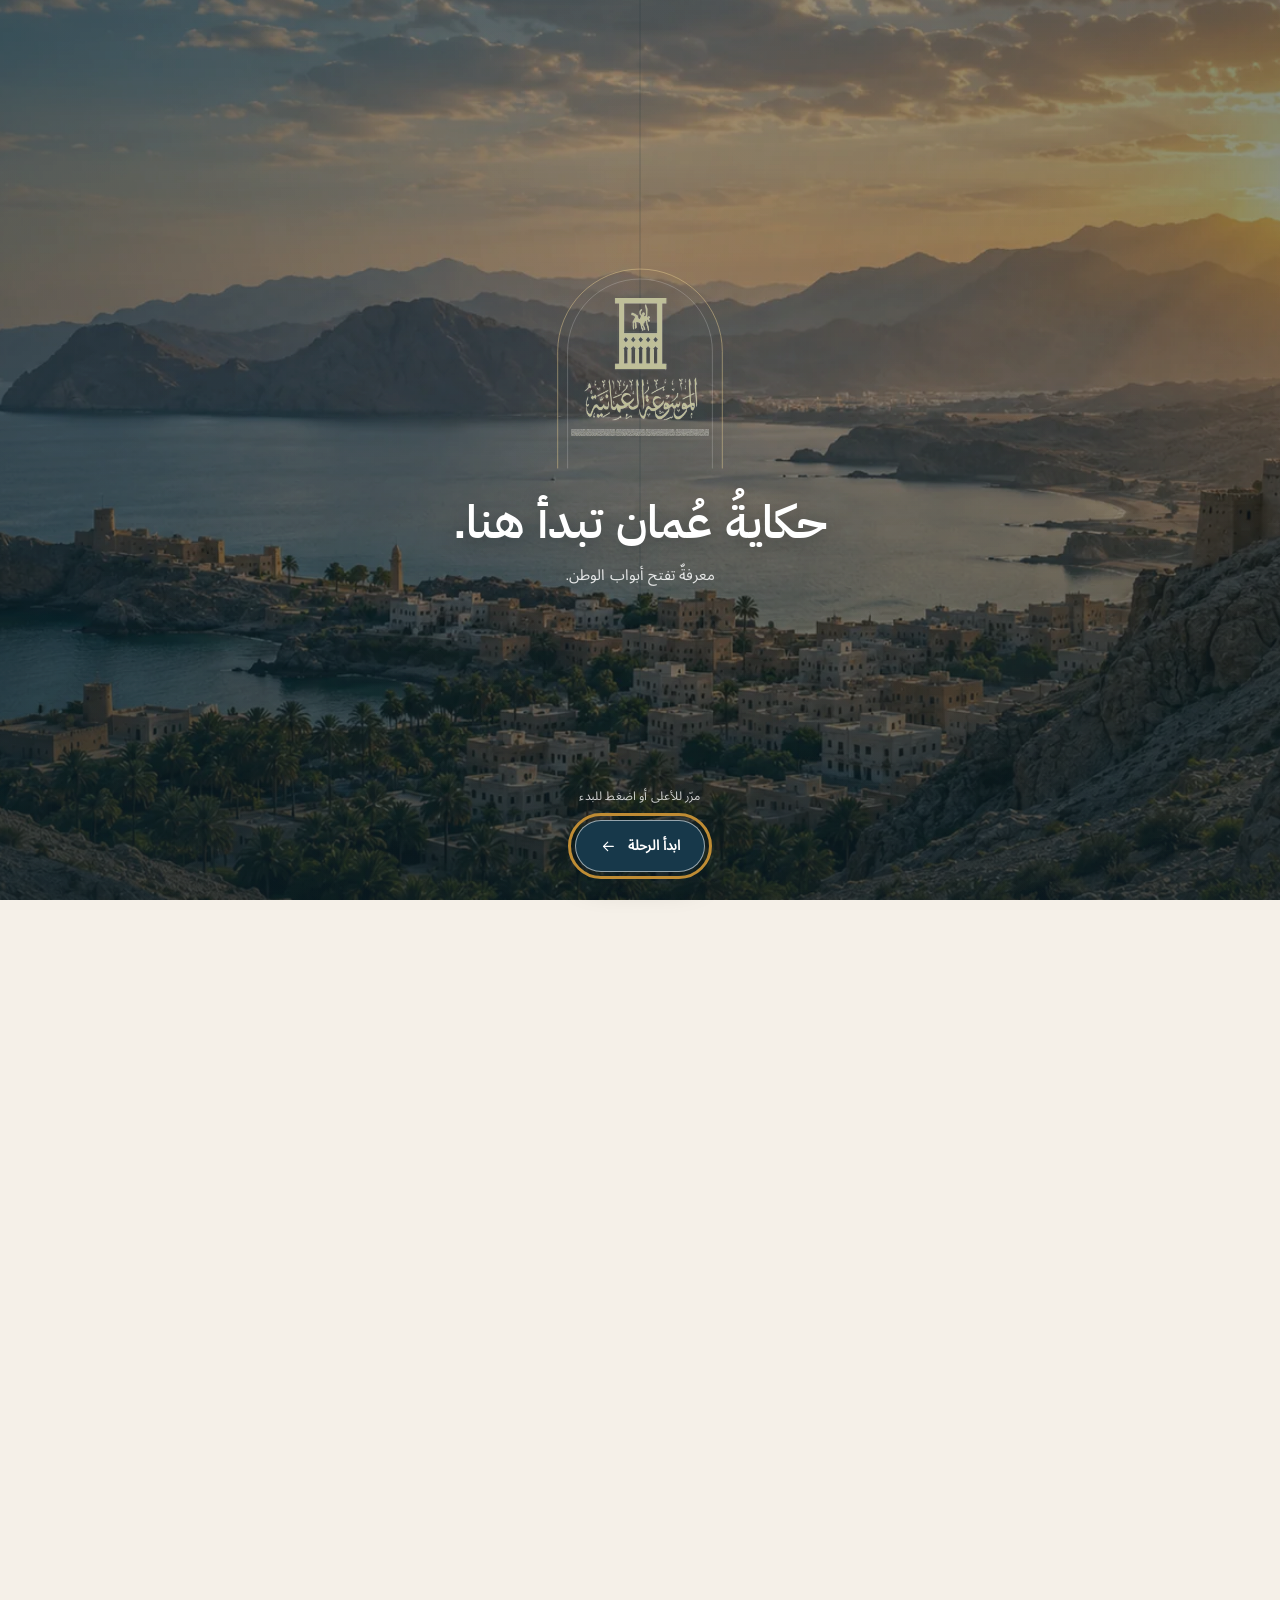
==== commit 0868cd45: "Redesign Arabic homepage with Omani photo banner and discovery tools" ====
--- a/index.html
+++ b/index.html
@@ -15,13 +15,15 @@
   <link rel="preload" href="assets/fonts/noto-sans-arabic-400.woff2" as="font" type="font/woff2" crossorigin>
   <link rel="stylesheet" href="styles.css?v=20261028-craft-knowledge-r1">
   <script>try{var q=sessionStorage.getItem('omani-intro-seen-v2'),f=/[?&]intro\b/.test(location.search),d=location.hash.length>1&&location.hash!=='#home';document.documentElement.classList.add((q&&!f)||d?'no-splash':'splash-on')}catch(e){document.documentElement.classList.add('splash-on')}</script>
-  <script src="data/content.js?v=20261029-canva-game-r1" defer></script>
-  <script src="data/images.js?v=20261028-rocks-booklet-r1" defer></script>
+  <script src="data/content.js?v=20261029-activation-reading-r1" defer></script>
+  <script src="data/images.js?v=20261029-activation-reading-r1" defer></script>
   <link rel="stylesheet" href="journey.css?v=20261025-ambassadors-r1">
+  <link rel="stylesheet" href="home.css?v=20261029-discovery-r1">
   <script src="data/journey.js?v=20261026-encyclopedia-r1" defer></script>
   <script src="motion.js?v=20261025-ambassadors-r1" defer></script>
   <script src="journey.js?v=20261025-ambassadors-r1" defer></script>
-  <script src="app.js?v=20261028-crafts-separate-r1" defer></script>
+  <script src="app.js?v=20261029-discovery-r1" defer></script>
+  <script src="home.js?v=20261029-discovery-r1" defer></script>
 </head>
 <body>
   <svg class="sprite" aria-hidden="true" focusable="false">
@@ -45,6 +47,9 @@
     <symbol id="i-up" viewBox="0 0 24 24"><path d="M12 19V5M6 11l6-6 6 6"/></symbol>
     <symbol id="i-clock" viewBox="0 0 24 24"><circle cx="12" cy="12" r="9"/><path d="M12 7v5l3 2"/></symbol>
     <symbol id="i-calendar" viewBox="0 0 24 24"><rect x="3" y="5" width="18" height="16" rx="3"/><path d="M7 2v6M17 2v6M3 11h18M7 15h3M14 15h3M7 18h3"/></symbol>
+    <symbol id="i-pin" viewBox="0 0 24 24"><path d="M19 10c0 5-7 11-7 11S5 15 5 10a7 7 0 0 1 14 0Z"/><circle cx="12" cy="10" r="2.5"/></symbol>
+    <symbol id="i-compass" viewBox="0 0 24 24"><circle cx="12" cy="12" r="9"/><path d="m16 8-2.5 5.5L8 16l2.5-5.5Z"/></symbol>
+    <symbol id="i-book-open" viewBox="0 0 24 24"><path d="M12 5c-3-2-6-2-10-1v15c4-1 7-1 10 1 3-2 6-2 10-1V4c-4-1-7-1-10 1Zm0 0v15M5 8h4M5 12h4M15 8h4M15 12h4"/></symbol>
     <symbol id="i-image" viewBox="0 0 24 24"><rect x="3" y="3" width="18" height="18" rx="3"/><circle cx="8" cy="8" r="1.5"/><path d="m3 17 5-5 4 4 4-6 5 7"/></symbol>
   </svg>
 
@@ -93,6 +98,7 @@
         <button class="menu-toggle" id="menuToggle" type="button" aria-expanded="false" aria-controls="primaryNav" aria-label="فتح قائمة الأقسام"><span></span><span></span><span></span></button>
       </div>
     </div>
+    <nav class="home-subnav" aria-label="روابط الرئيسية السريعة"><div class="section-shell"><a href="#home" aria-current="page">الرئيسية</a><a href="#collections">أبواب المعرفة</a><a href="#workshop">جرّب حِرف عُمان</a><a href="#schoolGallery">لحظات من التعلّم</a><a href="#journey">رحلة العام</a><span>معرفة تنبض بعُمان <i aria-hidden="true">✦</i></span></div></nav>
     <div class="scroll-progress" id="scrollProgress" aria-hidden="true"></div>
   </header>
 
@@ -103,34 +109,76 @@
       <button class="button button-small" id="retryData" type="button">أعد المحاولة</button>
     </div>
 
-    <section class="page is-active" id="page-home" data-page="home">
-      <div class="home-welcome section-shell">
-        <div class="hero-copy">
-          <h1 class="hero-title">عُمان، تُكتشف.</h1>
-          <p class="hero-lead">موارد تعليمية تفتح أبواب المعرفة العُمانية.</p>
-        </div>
-        <div class="home-actions"><a class="button button-primary home-explore" href="#schoolGallery">استكشف الموسوعة <svg class="ico" aria-hidden="true"><use href="#i-arrow"/></svg></a><a class="button button-ghost journey-hero-entry" href="#journey"><svg class="ico" aria-hidden="true"><use href="#i-calendar"/></svg>ابدأ رحلة العام <small>جديد</small></a></div>
-      </div>
-      <a class="journey-teaser section-shell" id="journeyTeaser" href="#journey" aria-label="هذا الشهر في عُمان، ابدأ الفصل المناسب"></a>
-      <section class="school-gallery front-gallery section-shell reveal" id="schoolGallery" aria-labelledby="schoolGalleryTitle">
+    <section class="page is-active home-redesign" id="page-home" data-page="home">
+      <section class="discovery-hero" id="homeHero" aria-label="مشاهد من عُمان" aria-roledescription="عرض صور متحرك">
+        <div class="discovery-scenes">
+          <figure class="discovery-slide is-active" data-caption="قلعة نزوى · الداخلية" aria-hidden="false" style="--hero-focal:50% 45%">
+            <img src="assets/images/home/nizwa-1200.webp" srcset="assets/images/home/nizwa-640.webp 640w, assets/images/home/nizwa-1200.webp 1200w, assets/images/home/nizwa-1800.webp 1800w" sizes="100vw" width="1800" height="1012" alt="قلعة نزوى وجامع السلطان قابوس تحت سماء زرقاء" fetchpriority="high" decoding="async">
+          </figure>
+          <figure class="discovery-slide" data-caption="بركة الموز · الداخلية" aria-hidden="true" style="--hero-focal:50% 50%">
+            <img src="assets/images/journey/palms-wide-1200.webp" srcset="assets/images/journey/palms-wide-640.webp 640w, assets/images/journey/palms-wide-1200.webp 1200w, assets/images/journey/palms-wide-1800.webp 1800w" sizes="100vw" width="1800" height="1012" alt="واحة نخيل بركة الموز والمباني التراثية عند سفح الجبال" loading="lazy" decoding="async">
+          </figure>
+          <figure class="discovery-slide" data-caption="ظفار · موسم الخريف" aria-hidden="true" style="--hero-focal:50% 50%">
+            <img src="assets/images/journey/khareef-wide-1200.webp" srcset="assets/images/journey/khareef-wide-640.webp 640w, assets/images/journey/khareef-wide-1200.webp 1200w, assets/images/journey/khareef-wide-1800.webp 1800w" sizes="100vw" width="1800" height="1012" alt="الخضرة في جبال ظفار خلال فصل الخريف" loading="lazy" decoding="async">
+          </figure>
+          <figure class="discovery-slide" data-caption="رمال الشرقية · عُمان" aria-hidden="true" style="--hero-focal:50% 50%">
+            <img src="assets/images/journey/dunes-wide-1200.webp" srcset="assets/images/journey/dunes-wide-640.webp 640w, assets/images/journey/dunes-wide-1200.webp 1200w, assets/images/journey/dunes-wide-1800.webp 1800w" sizes="100vw" width="1800" height="1012" alt="كثبان رمال الشرقية الذهبية عند الغروب" loading="lazy" decoding="async">
+          </figure>
+        </div>
+        <div class="discovery-shade" aria-hidden="true"></div>
+        <div class="discovery-copy section-shell">
+          <p class="discovery-kicker"><svg class="ico" aria-hidden="true"><use href="#i-emblem"/></svg> من صفحات الموسوعة… إلى عُمان</p>
+          <h1 class="hero-title">عُمان، <span>تُكتشف</span></h1>
+          <p class="discovery-lead">تعلم .. استكشف .. واكتشف كنوز المعرفة العُمانية</p>
+          <form class="hero-search" id="heroSearch" role="search" aria-label="ابحث في موارد الموسوعة">
+            <svg class="ico" aria-hidden="true"><use href="#i-search"/></svg>
+            <label class="sr-only" for="heroSearchInput">ابحث عن درس أو كتاب أو موضوع</label>
+            <input id="heroSearchInput" type="search" placeholder="ابحث عن درس أو كتاب أو موضوع..." autocomplete="off" maxlength="160">
+            <button type="submit">ابحث <svg class="ico" aria-hidden="true"><use href="#i-arrow"/></svg></button>
+          </form>
+          <div class="hero-suggestions"><span>يلهمك اليوم:</span><button type="button" data-home-query="الصخور">الصخور</button><button type="button" data-home-query="اللبان">اللبان</button><button type="button" data-home-query="الحلوى">الحلوى العُمانية</button></div>
+          <a class="home-explore" href="#collections">استكشف الموسوعة <svg class="ico" aria-hidden="true"><use href="#i-arrow"/></svg></a>
+        </div>
+        <div class="discovery-bottom section-shell">
+          <p class="hero-location"><svg class="ico" aria-hidden="true"><use href="#i-pin"/></svg><span id="heroLocation">قلعة نزوى · الداخلية</span></p>
+          <div class="hero-controls">
+            <button class="hero-arrow" id="heroPrev" type="button" aria-label="المشهد السابق"><svg class="ico flip" aria-hidden="true"><use href="#i-arrow"/></svg></button>
+            <div class="hero-dots" aria-label="اختر مشهدًا"><button class="hero-dot is-active" type="button" data-hero-slide="0" aria-label="اعرض مشهد قلعة نزوى · الداخلية" aria-current="true"></button><button class="hero-dot" type="button" data-hero-slide="1" aria-label="اعرض مشهد بركة الموز · الداخلية" aria-current="false"></button><button class="hero-dot" type="button" data-hero-slide="2" aria-label="اعرض مشهد ظفار · موسم الخريف" aria-current="false"></button><button class="hero-dot" type="button" data-hero-slide="3" aria-label="اعرض مشهد رمال الشرقية · عُمان" aria-current="false"></button></div>
+            <button class="hero-arrow" id="heroNext" type="button" aria-label="المشهد التالي"><svg class="ico" aria-hidden="true"><use href="#i-arrow"/></svg></button>
+            <button class="hero-pause" id="heroPause" type="button" aria-pressed="false" aria-label="إيقاف العرض التلقائي"><span aria-hidden="true">Ⅱ</span></button>
+          </div>
+          <a class="hero-image-credit" href="#image-credits">مصادر الصور ↗</a>
+        </div>
+        <p class="sr-only" id="heroSlideStatus" role="status" aria-live="polite"></p>
+      </section>
+
+      <nav class="quick-discovery section-shell" aria-label="ابدأ استكشاف المعرفة">
+        <a class="quick-door door-library" href="#library"><span class="quick-icon"><svg class="ico" aria-hidden="true"><use href="#i-library"/></svg></span><span><b>المكتبة الرقمية</b><small>شاهد واكتشف</small></span><svg class="ico quick-arrow" aria-hidden="true"><use href="#i-arrow"/></svg></a>
+        <a class="quick-door door-learning" href="#presentations"><span class="quick-icon"><svg class="ico" aria-hidden="true"><use href="#i-book-open"/></svg></span><span><b>موارد التعلّم</b><small>عروض تفتح آفاقك</small></span><svg class="ico quick-arrow" aria-hidden="true"><use href="#i-arrow"/></svg></a>
+        <a class="quick-door door-heritage" href="#workshop"><span class="quick-icon"><svg class="ico" aria-hidden="true"><use href="#i-emblem"/></svg></span><span><b>تراث عُمان</b><small>حِرف تروي الحكاية</small></span><svg class="ico quick-arrow" aria-hidden="true"><use href="#i-arrow"/></svg></a>
+        <a class="quick-door door-journey" href="#journey"><span class="quick-icon"><svg class="ico" aria-hidden="true"><use href="#i-compass"/></svg></span><span><b>رحلات استكشافية</b><small>عام من الدهشة</small></span><svg class="ico quick-arrow" aria-hidden="true"><use href="#i-arrow"/></svg></a>
+      </nav>
+
+      <div class="home-layout section-shell">
+        <div class="home-main">
+<section class="collections compact-collections home-collections" id="collections" aria-labelledby="collectionsTitle">
+        <div class="section-heading-row"><div><p class="eyebrow">لكل فضول، باب</p><h2 id="collectionsTitle">أبواب المعرفة</h2></div><p class="section-caption" id="sectionCaption">ثمانية أبواب للمعرفة والمشاركة.</p></div>
+        <div class="knowledge-grid" id="bays" role="list" aria-label="أقسام الموسوعة" aria-busy="true"><article class="knowledge-skeleton" aria-hidden="true"><span class="knowledge-skeleton-media"></span><span class="knowledge-skeleton-line"></span><span class="knowledge-skeleton-line short"></span></article><article class="knowledge-skeleton" aria-hidden="true"><span class="knowledge-skeleton-media"></span><span class="knowledge-skeleton-line"></span><span class="knowledge-skeleton-line short"></span></article><article class="knowledge-skeleton" aria-hidden="true"><span class="knowledge-skeleton-media"></span><span class="knowledge-skeleton-line"></span><span class="knowledge-skeleton-line short"></span></article><article class="knowledge-skeleton" aria-hidden="true"><span class="knowledge-skeleton-media"></span><span class="knowledge-skeleton-line"></span><span class="knowledge-skeleton-line short"></span></article><article class="knowledge-skeleton" aria-hidden="true"><span class="knowledge-skeleton-media"></span><span class="knowledge-skeleton-line"></span><span class="knowledge-skeleton-line short"></span></article><article class="knowledge-skeleton" aria-hidden="true"><span class="knowledge-skeleton-media"></span><span class="knowledge-skeleton-line"></span><span class="knowledge-skeleton-line short"></span></article><article class="knowledge-skeleton" aria-hidden="true"><span class="knowledge-skeleton-media"></span><span class="knowledge-skeleton-line"></span><span class="knowledge-skeleton-line short"></span></article><article class="knowledge-skeleton" aria-hidden="true"><span class="knowledge-skeleton-media"></span><span class="knowledge-skeleton-line"></span><span class="knowledge-skeleton-line short"></span></article></div>
+      </section>
+<section class="workshop-home-entry home-crafts" aria-labelledby="craftEntryTitle"><div class="craft-entry-heading"><small>من المعرفة إلى الصنعة</small><h2 id="craftEntryTitle">جرّب حِرف عُمان بنفسك</h2><p>خمس حِرف، وتجارب بسيطة تصنعها بيدك.</p><a class="home-section-link" href="#workshop">كل التجارب <svg class="ico" aria-hidden="true"><use href="#i-arrow"/></svg></a></div><div class="craft-entry-links" id="craftEntryLinks"></div></section>
+<section class="school-gallery home-gallery gallery-grid" id="schoolGallery" data-layout="grid" aria-labelledby="schoolGalleryTitle">
         <div class="gallery-heading">
-          <div><p class="eyebrow">من قلب المدرسة</p><h2 id="schoolGalleryTitle">لحظات من التعلّم</h2></div>
-          <div class="gallery-tools">
-            <button class="gallery-control" id="galleryPrev" type="button" aria-label="حرّك الصور للخلف"><svg class="ico flip" aria-hidden="true"><use href="#i-arrow"/></svg></button>
-            <button class="gallery-pause" id="galleryPause" type="button" aria-pressed="false" aria-label="أوقف حركة الصور">
-              <svg class="ico" aria-hidden="true" viewBox="0 0 24 24"><path d="M8 5v14M16 5v14" fill="none" stroke="currentColor" stroke-width="1.8" stroke-linecap="round"/></svg><span>إيقاف العرض</span>
-            </button>
-            <button class="gallery-control" id="galleryNext" type="button" aria-label="حرّك الصور للأمام"><svg class="ico" aria-hidden="true"><use href="#i-arrow"/></svg></button>
-          </div>
-        </div>
-        <div class="gallery-viewport" id="galleryViewport" role="region" aria-roledescription="معرض صور" aria-label="صور من مدرسة غدو" tabindex="0">
+          <div><p class="eyebrow">من صفوفنا، إليكم</p><h2 id="schoolGalleryTitle">لحظات من التعلّم</h2></div>
+          <a class="home-section-link" href="#school">أنشطة التفعيل <svg class="ico" aria-hidden="true"><use href="#i-arrow"/></svg></a>
+        </div>
+        <div class="gallery-viewport" id="galleryViewport">
             <div class="gallery-track" id="galleryTrack">
-              <button class="gallery-photo" type="button" data-caption="تفاصيل من صفحات الموسوعة"><img src="assets/images/school-gallery-01.webp" srcset="assets/images/school-gallery-01-small.webp 640w, assets/images/school-gallery-01.webp 960w" sizes="(max-width: 600px) 78vw, (max-width: 960px) 32vw, 360px" width="960" height="540" alt="أيدٍ تتصفح صفحات الموسوعة وتدوّن الملاحظات" decoding="async"><span class="gallery-caption">تفاصيل من صفحات الموسوعة</span><span class="gallery-zoom" aria-hidden="true">＋</span></button>
-              <button class="gallery-photo" type="button" data-caption="قراءة واكتشاف"><img src="assets/images/school-gallery-02.webp" srcset="assets/images/school-gallery-02-small.webp 640w, assets/images/school-gallery-02.webp 960w" sizes="(max-width: 600px) 78vw, (max-width: 960px) 32vw, 360px" width="960" height="540" alt="طالبة تقرأ الموسوعة في مكتبة المدرسة" loading="lazy" decoding="async"><span class="gallery-caption">قراءة واكتشاف</span><span class="gallery-zoom" aria-hidden="true">＋</span></button>
-              <button class="gallery-photo" type="button" data-caption="بحث مشترك"><img src="assets/images/school-gallery-03.webp" srcset="assets/images/school-gallery-03-small.webp 640w, assets/images/school-gallery-03.webp 960w" sizes="(max-width: 600px) 78vw, (max-width: 960px) 32vw, 360px" width="960" height="540" alt="طلاب يتشاركون البحث بين الكتب" loading="lazy" decoding="async"><span class="gallery-caption">بحث مشترك</span><span class="gallery-zoom" aria-hidden="true">＋</span></button>
-              <button class="gallery-photo" type="button" data-caption="التعلّم الرقمي"><img src="assets/images/school-gallery-04.webp" srcset="assets/images/school-gallery-04-small.webp 640w, assets/images/school-gallery-04.webp 960w" sizes="(max-width: 600px) 78vw, (max-width: 960px) 32vw, 360px" width="960" height="540" alt="طالبات يستخدمن جهازًا لوحيًا في نشاط تعليمي" loading="lazy" decoding="async"><span class="gallery-caption">التعلّم الرقمي</span><span class="gallery-zoom" aria-hidden="true">＋</span></button>
-              <button class="gallery-photo" type="button" data-caption="في رحاب المكتبة"><img src="assets/images/school-gallery-05.webp" srcset="assets/images/school-gallery-05-small.webp 640w, assets/images/school-gallery-05.webp 960w" sizes="(max-width: 600px) 78vw, (max-width: 960px) 32vw, 360px" width="960" height="540" alt="طالب يطالع كتب الموسوعة في المكتبة" loading="lazy" decoding="async"><span class="gallery-caption">في رحاب المكتبة</span><span class="gallery-zoom" aria-hidden="true">＋</span></button>
-              <button class="gallery-photo" type="button" data-caption="الموسوعة في البيئة الصفية"><img src="assets/images/school-gallery-06.webp" srcset="assets/images/school-gallery-06-small.webp 640w, assets/images/school-gallery-06.webp 1200w" sizes="(max-width: 600px) 78vw, (max-width: 960px) 32vw, 360px" width="1200" height="675" alt="معلمة تعرض الموسوعة العُمانية للطالبات داخل الصف" loading="lazy" decoding="async"><span class="gallery-caption">الموسوعة في البيئة الصفية</span><span class="gallery-zoom" aria-hidden="true">＋</span></button>
+              <button class="gallery-photo" type="button" data-caption="تفاصيل من صفحات الموسوعة"><img src="assets/images/school-gallery-01.webp" srcset="assets/images/school-gallery-01-small.webp 640w, assets/images/school-gallery-01.webp 960w" sizes="(max-width: 600px) 46vw, (max-width: 960px) 30vw, 280px" width="960" height="540" alt="أيدٍ تتصفح صفحات الموسوعة وتدوّن الملاحظات" decoding="async"><span class="gallery-caption">تفاصيل من صفحات الموسوعة</span><span class="gallery-zoom" aria-hidden="true">＋</span></button>
+              <button class="gallery-photo" type="button" data-caption="قراءة واكتشاف"><img src="assets/images/school-gallery-02.webp" srcset="assets/images/school-gallery-02-small.webp 640w, assets/images/school-gallery-02.webp 960w" sizes="(max-width: 600px) 46vw, (max-width: 960px) 30vw, 280px" width="960" height="540" alt="طالبة تقرأ الموسوعة في مكتبة المدرسة" loading="lazy" decoding="async"><span class="gallery-caption">قراءة واكتشاف</span><span class="gallery-zoom" aria-hidden="true">＋</span></button>
+              <button class="gallery-photo" type="button" data-caption="بحث مشترك"><img src="assets/images/school-gallery-03.webp" srcset="assets/images/school-gallery-03-small.webp 640w, assets/images/school-gallery-03.webp 960w" sizes="(max-width: 600px) 46vw, (max-width: 960px) 30vw, 280px" width="960" height="540" alt="طلاب يتشاركون البحث بين الكتب" loading="lazy" decoding="async"><span class="gallery-caption">بحث مشترك</span><span class="gallery-zoom" aria-hidden="true">＋</span></button>
+              <button class="gallery-photo" type="button" data-caption="التعلّم الرقمي"><img src="assets/images/school-gallery-04.webp" srcset="assets/images/school-gallery-04-small.webp 640w, assets/images/school-gallery-04.webp 960w" sizes="(max-width: 600px) 46vw, (max-width: 960px) 30vw, 280px" width="960" height="540" alt="طالبات يستخدمن جهازًا لوحيًا في نشاط تعليمي" loading="lazy" decoding="async"><span class="gallery-caption">التعلّم الرقمي</span><span class="gallery-zoom" aria-hidden="true">＋</span></button>
+              <button class="gallery-photo" type="button" data-caption="في رحاب المكتبة"><img src="assets/images/school-gallery-05.webp" srcset="assets/images/school-gallery-05-small.webp 640w, assets/images/school-gallery-05.webp 960w" sizes="(max-width: 600px) 46vw, (max-width: 960px) 30vw, 280px" width="960" height="540" alt="طالب يطالع كتب الموسوعة في المكتبة" loading="lazy" decoding="async"><span class="gallery-caption">في رحاب المكتبة</span><span class="gallery-zoom" aria-hidden="true">＋</span></button>
+              <button class="gallery-photo" type="button" data-caption="الموسوعة في البيئة الصفية"><img src="assets/images/school-gallery-06.webp" srcset="assets/images/school-gallery-06-small.webp 640w, assets/images/school-gallery-06.webp 1200w" sizes="(max-width: 600px) 46vw, (max-width: 960px) 30vw, 280px" width="1200" height="675" alt="معلمة تعرض الموسوعة العُمانية للطالبات داخل الصف" loading="lazy" decoding="async"><span class="gallery-caption">الموسوعة في البيئة الصفية</span><span class="gallery-zoom" aria-hidden="true">＋</span></button>
             </div>
         </div>
         <dialog class="gallery-lightbox" id="galleryLightbox" aria-label="عرض صورة من معرض مدرسة غدو">
@@ -139,13 +187,32 @@
           <div class="gallery-lightbox-nav"><button class="gallery-control" id="galleryLightboxPrev" type="button" aria-label="الصورة السابقة"><svg class="ico flip" aria-hidden="true"><use href="#i-arrow"/></svg></button><button class="gallery-control" id="galleryLightboxNext" type="button" aria-label="الصورة التالية"><svg class="ico" aria-hidden="true"><use href="#i-arrow"/></svg></button></div>
         </dialog>
       </section>
-      <section class="workshop-home-entry section-shell" aria-labelledby="craftEntryTitle"><div class="craft-entry-heading"><small>كيف تُصنع؟ · ورشة تفاعلية</small><h2 id="craftEntryTitle">جرّب حِرف عُمان بنفسك</h2><p>حرّك بيدك، وراقب أثر قراراتك.</p></div><div class="craft-entry-links" id="craftEntryLinks"></div></section>
-      <section class="collections compact-collections section-shell" id="collections" aria-labelledby="collectionsTitle">
-        <div class="section-heading-row"><div><p class="eyebrow">اختر ما يلهمك</p><h2 id="collectionsTitle">أبواب المعرفة</h2></div><p class="section-caption" id="sectionCaption">ثمانية أبواب للمعرفة والمشاركة.</p></div>
-        <div class="knowledge-grid" id="bays" role="list" aria-label="أقسام الموسوعة" aria-busy="true"><article class="knowledge-skeleton" aria-hidden="true"><span class="knowledge-skeleton-media"></span><span class="knowledge-skeleton-line"></span><span class="knowledge-skeleton-line short"></span></article><article class="knowledge-skeleton" aria-hidden="true"><span class="knowledge-skeleton-media"></span><span class="knowledge-skeleton-line"></span><span class="knowledge-skeleton-line short"></span></article><article class="knowledge-skeleton" aria-hidden="true"><span class="knowledge-skeleton-media"></span><span class="knowledge-skeleton-line"></span><span class="knowledge-skeleton-line short"></span></article><article class="knowledge-skeleton" aria-hidden="true"><span class="knowledge-skeleton-media"></span><span class="knowledge-skeleton-line"></span><span class="knowledge-skeleton-line short"></span></article><article class="knowledge-skeleton" aria-hidden="true"><span class="knowledge-skeleton-media"></span><span class="knowledge-skeleton-line"></span><span class="knowledge-skeleton-line short"></span></article><article class="knowledge-skeleton" aria-hidden="true"><span class="knowledge-skeleton-media"></span><span class="knowledge-skeleton-line"></span><span class="knowledge-skeleton-line short"></span></article><article class="knowledge-skeleton" aria-hidden="true"><span class="knowledge-skeleton-media"></span><span class="knowledge-skeleton-line"></span><span class="knowledge-skeleton-line short"></span></article><article class="knowledge-skeleton" aria-hidden="true"><span class="knowledge-skeleton-media"></span><span class="knowledge-skeleton-line"></span><span class="knowledge-skeleton-line short"></span></article></div>
-      </section>
-
-      <section class="about section-shell" id="about" aria-labelledby="aboutTitle">
+        </div>
+        <aside class="home-sidebar" aria-label="أدوات سريعة للطلاب">
+          <section class="sidebar-card calendar-card" aria-labelledby="homeCalendarTitle">
+            <h2 id="homeCalendarTitle"><svg class="ico" aria-hidden="true"><use href="#i-calendar"/></svg> اليوم في عُمان</h2>
+            <div class="calendar-today"><strong id="homeDay">—</strong><div><span id="homeWeekday">تقويم اليوم</span><b id="homeMonth">بتوقيت سلطنة عُمان</b></div></div>
+            <p class="calendar-note">كل شهر، حكاية جديدة تنتظرك.</p>
+            <a class="journey-teaser" id="journeyTeaser" href="#journey" aria-label="هذا الشهر في عُمان، ابدأ الفصل المناسب"></a>
+          </section>
+          <section class="sidebar-card places-card" aria-labelledby="homePlacesTitle">
+            <h2 id="homePlacesTitle"><svg class="ico" aria-hidden="true"><use href="#i-pin"/></svg> وجهتك القادمة</h2>
+            <p>نافذة على محافظات عُمان</p>
+            <label class="sr-only" for="homeGovernorate">اختر محافظة لاستكشافها</label>
+            <select id="homeGovernorate"><option value="mountain-winter">الداخلية · الجبال</option><option value="darbat-green">ظفار · الخريف</option><option value="green-turtles">جنوب الشرقية · السلاحف</option></select>
+            <a class="province-visit" id="homeGovernorateLink" href="#journey/mountain-winter">اكتشف الوجهة <svg class="ico" aria-hidden="true"><use href="#i-arrow"/></svg></a>
+          </section>
+          <section class="sidebar-card student-card" aria-labelledby="homeStudentTitle">
+            <h2 id="homeStudentTitle"><svg class="ico" aria-hidden="true"><use href="#i-school"/></svg> مساحة الطالب</h2>
+            <a href="#play"><svg class="ico" aria-hidden="true"><use href="#i-play"/></svg> تعلّم باللعب <span>←</span></a>
+            <a href="#student-presentations"><svg class="ico" aria-hidden="true"><use href="#i-student-presentations"/></svg> كن سفيرًا للمعرفة <span>←</span></a>
+            <a href="#booklets"><svg class="ico" aria-hidden="true"><use href="#i-booklets"/></svg> مطويات للقراءة <span>←</span></a>
+            <a href="#school"><svg class="ico" aria-hidden="true"><use href="#i-school"/></svg> أنشطة التفعيل <span>←</span></a>
+          </section>
+          <div class="sidebar-quote"><svg class="ico" aria-hidden="true"><use href="#i-emblem"/></svg><p>معرفةٌ من عُمان،<br>تُلهم جيلًا يكتشف.</p><span>مدرسة غدو للتعليم الأساسي</span></div>
+        </aside>
+      </div>
+<section class="about section-shell" id="about" aria-labelledby="aboutTitle">
         <div class="section-heading reveal"><p class="eyebrow">عن الموسوعة</p><h2 id="aboutTitle">حكايةُ عُمان،<br>في مرجعٍ واحد.</h2><figure class="about-visual"><img class="hero-image" src="assets/images/oman-hero.webp" srcset="assets/images/oman-hero-small.webp 640w, assets/images/oman-hero.webp 1600w" sizes="(max-width: 760px) 80vw, 300px" width="1600" height="900" alt="طالبات عُمانيات يستكشفن الموسوعة على جهاز لوحي أمام مشهد من عُمان" loading="lazy" decoding="async"></figure></div>
         <div class="about-body reveal">
           <p>مرجع ثقافي وطني يوثّق الإنسان العُماني وأرضه؛ من التاريخ والمجتمع إلى الطبيعة. دُشّنت الموسوعة عام 2014، بمداخل مرتّبة أبجديًا وخرائط وصور ورسوم.</p>
@@ -154,8 +221,7 @@
           <div class="source-credit"><span>المصدر:</span><a href="https://ar.wikipedia.org/wiki/الموسوعة_العمانية" target="_blank" rel="noopener noreferrer">ويكيبيديا العربية</a><span>·</span><a href="https://creativecommons.org/licenses/by-sa/4.0/deed.ar" target="_blank" rel="noopener noreferrer">CC BY-SA 4.0</a></div>
         </div>
       </section>
-
-      <section class="learning-band" aria-labelledby="learningTitle">
+<section class="learning-band" aria-labelledby="learningTitle">
         
         <div class="section-shell learning-inner">
           <div class="learning-intro reveal">
@@ -172,16 +238,13 @@
           </div>
         </div>
       </section>
-
-      <section class="recent section-shell" id="recentSection" hidden aria-labelledby="recentTitle">
+<section class="recent section-shell" id="recentSection" hidden aria-labelledby="recentTitle">
         <div class="section-heading-row">
           <h2 id="recentTitle">أحدث الموارد</h2>
           <a class="text-link" href="#library">كل الموارد <svg class="ico" aria-hidden="true"><use href="#i-arrow"/></svg></a>
         </div>
         <div class="resource-grid" id="recentGrid"></div>
       </section>
-
-
     </section>
 
     <section class="page section-shell workshop-page" id="page-workshop" data-page="workshop" aria-labelledby="workshopTitle">
@@ -229,8 +292,9 @@
     <section class="page section-shell image-credits-page" id="page-credits" data-page="credits" aria-labelledby="imageCreditsTitle">
       <a class="back-link" href="#journey">العودة إلى رحلة العام <svg class="ico flip" aria-hidden="true"><use href="#i-arrow"/></svg></a>
       <p class="eyebrow">الصور ومصادرها</p>
-      <h1 id="imageCreditsTitle" tabindex="-1">مصادر صور الرحلة</h1>
+      <h1 id="imageCreditsTitle" tabindex="-1">مصادر صور الموقع</h1>
       <p class="credits-intro">صور فوتوغرافية حقيقية محفوظة داخل الموقع. ترد أدناه أسماء المصورين وروابط الصور الأصلية وتراخيصها؛ لا يعني استخدامها تأييد المصور للموقع.</p>
+      <div class="image-credits-grid"><figure class="image-credit-card"><img src="assets/images/home/nizwa-640.webp" width="640" height="360" loading="lazy" alt="قلعة نزوى وجامع السلطان قابوس"><figcaption><h2>قلعة نزوى · بانر الرئيسية</h2><p class="source-credit"><a href="https://commons.wikimedia.org/wiki/File:Nizwa_Fort_Oman.jpg" target="_blank" rel="noopener noreferrer">Adhilaslam · Wikimedia Commons</a></p><p>قصّ إلى ١٦:٩ وتغيير الحجم والتحويل إلى WebP. النسخ المشتقة تحت رخصة الأصل.</p><a class="text-link" href="https://creativecommons.org/licenses/by-sa/4.0/" target="_blank" rel="noopener noreferrer">CC BY-SA 4.0 ↗</a></figcaption></figure></div>
       <div class="image-credits-grid" id="imageCreditsGrid"></div>
       <a class="text-link" href="data/image-credits.json" download>تنزيل سجل مصادر الصور</a>
     </section>
--- a/home.css
+++ b/home.css
@@ -0,0 +1,207 @@
+/* Home discovery facade. Other resource pages retain their established layout. */
+html:has(#page-home.is-active){--header-h:114px}
+body:has(#page-home.is-active){background:#f5f0e8}
+.home-redesign{--home-gold:#d6aa61;--home-brown:#88583e;--home-navy:#102e40;--home-line:#e5dbcc;--home-muted:#746d63;background:#f5f0e8;padding-bottom:1px}
+.site-header[data-view="home"]{height:auto;background:#102e40;border-bottom:1px solid #bc904b;backdrop-filter:none}
+.site-header[data-view="home"] .header-inner{height:72px}
+.site-header[data-view="home"] .brand-name{color:#fff6e5}
+.site-header[data-view="home"] .brand-emblem{color:#e4bf79;filter:drop-shadow(0 0 8px #d6aa6124)}
+.site-header[data-view="home"] :is(.intro-link,.journey-header-entry,.search-trigger,.menu-toggle){background:#ffffff08;border-color:#ffffff2b;color:#fff0d3}
+.site-header[data-view="home"] .menu-toggle span{background:#fff0d3}
+.site-header[data-view="home"] :is(.intro-link,.journey-header-entry,.search-trigger,.menu-toggle):hover{background:#ffffff15}
+.home-subnav{display:none;background:#193d50;border-top:1px solid #ffffff0b}
+.site-header[data-view="home"] .home-subnav{display:block}
+.home-subnav>div{height:41px;display:flex;align-items:center;gap:30px}
+.home-subnav a{color:#e6eceb;font-size:12px;display:flex;align-items:center;height:100%;border-bottom:2px solid transparent;transition:color .2s,border-color .2s}
+.home-subnav a:hover,.home-subnav a[aria-current]{color:#f0ce8e;border-bottom-color:#d6aa61}
+.home-subnav span{margin-inline-start:auto;color:#d5cbb8;font-size:11px}
+.home-subnav i{font-style:normal;color:#e0b86f;margin-inline-start:9px}
+
+/* A real, full-width photographic banner with a readable central search. */
+.discovery-hero{position:relative;isolation:isolate;overflow:hidden;min-height:540px;background:#173747;color:#fff}
+.discovery-scenes,.discovery-shade,.discovery-slide{position:absolute;inset:0;margin:0}
+.discovery-scenes{z-index:-3}
+.discovery-slide{opacity:0;transition:opacity 1.1s ease;pointer-events:none}
+.discovery-slide.is-active{opacity:1}
+.discovery-slide img{width:100%;height:100%;object-fit:cover;object-position:var(--hero-focal,50% 50%);transform:scale(1.015)}
+.discovery-hero[data-playing="true"] .discovery-slide.is-active img{animation:home-landscape-drift 8s linear both}
+.discovery-shade{z-index:-2;background:linear-gradient(90deg,#0a233c49,#142e3bb3 50%,#171d22a3),linear-gradient(0deg,#0e293dea,transparent 42%,#10283818)}
+.discovery-copy{padding-block:57px 92px;text-align:center;max-width:900px}
+.discovery-kicker{display:flex;justify-content:center;align-items:center;gap:10px;color:#ffe0a6;font-size:13px;margin:0 0 10px;letter-spacing:.02em}
+.discovery-kicker .ico{width:22px;height:28px}
+.discovery-hero .hero-title{display:block;font-size:clamp(46px,6.2vw,82px);line-height:1.4;margin:0 0 4px;color:#fffaf0;text-shadow:0 3px 30px #081d2680;font-weight:600}
+.discovery-hero .hero-title span{color:#f5d49c}
+.discovery-lead{font-size:clamp(14px,1.45vw,18px);color:#fff7e8;line-height:1.9;margin:0 0 25px;text-shadow:0 2px 12px #08202d}
+.hero-search{display:flex;align-items:center;gap:13px;width:min(100%,650px);margin:auto;padding:7px 15px 7px 7px;border:1px solid #fff2d0bd;border-radius:16px;background:#fffcf5;box-shadow:0 14px 50px #0b25395e;transition:box-shadow .3s,border-color .3s;animation:home-search-enter .7s ease both}
+.hero-search:focus-within{border-color:#f2cb7b;box-shadow:0 0 0 5px #d6aa613b,0 14px 50px #0b253966}
+.hero-search>.ico{width:23px;height:23px;color:#86745d}
+.hero-search input{flex:1;min-width:0;width:100%;padding:9px 0;border:0;outline:0;background:transparent;color:#203f4b;font-size:14px}
+.hero-search input::placeholder{color:#7b817d;opacity:1}
+.hero-search button{display:flex;align-items:center;justify-content:center;gap:12px;min-height:48px;padding:10px 23px;border:0;border-radius:11px;background:#a96c34;color:white;font-size:14px;transition:background .2s,transform .2s}
+.hero-search button:hover{background:#8b5026}
+.hero-search button:active{transform:scale(.97)}
+.hero-suggestions{display:flex;align-items:center;justify-content:center;flex-wrap:wrap;gap:8px;margin:14px 0 18px;color:#f6ede0;font-size:11px}
+.hero-suggestions>span{opacity:.85}
+.hero-suggestions button{padding:3px 13px;border:1px solid #fff1d23b;border-radius:99px;background:#ffffff0d;color:#fff5e2;min-height:30px;font-size:11px;transition:background .2s}
+.hero-suggestions button:hover{background:#ffffff26}
+.discovery-hero .home-explore{display:inline-flex;align-items:center;gap:10px;min-height:36px;color:#ffe5b2;font-size:12px;border-bottom:1px solid #edc68070;padding:4px 1px}
+.discovery-hero .home-explore .ico{transition:transform .2s}
+.discovery-hero .home-explore:hover .ico{transform:translateX(-4px)}
+.discovery-bottom{position:absolute;bottom:36px;inset-inline:0;display:flex;align-items:center;justify-content:space-between;gap:18px;color:#f5ecdc}
+.hero-location{display:flex;align-items:center;gap:8px;margin:0;font-size:12px;min-width:185px}
+.hero-location .ico{color:#edc581}
+.hero-controls{display:flex;align-items:center;justify-content:center;gap:10px;direction:rtl}
+.hero-arrow,.hero-pause{display:grid;place-items:center;width:32px;height:32px;padding:0;border:1px solid #f6e7c946;border-radius:50%;color:#ffeed0;background:#112a3d39;transition:background .2s}
+.hero-arrow:hover,.hero-pause:hover{background:#d6aa6159}
+.hero-arrow .ico{width:16px;height:16px}
+.hero-pause{margin-inline-start:8px;font-size:14px}
+.hero-pause:disabled{opacity:.65}
+.hero-dots{display:flex;align-items:center;gap:2px}
+.hero-dot{display:grid;place-items:center;position:relative;width:26px;height:30px;padding:0;border:0;background:transparent}
+.hero-dot::after{content:"";width:6px;height:6px;border-radius:8px;background:#ffffff7a;transition:width .3s,background .3s}
+.hero-dot.is-active::after{width:20px;background:#f1ca86}
+.hero-image-credit{font-size:10px;color:#fff0d4b0;min-width:185px;text-align:end}
+.hero-image-credit:hover{color:#fff}
+
+/* Four quick paths lead to the existing content and independent craft hub. */
+.quick-discovery{position:relative;z-index:2;display:grid;grid-template-columns:repeat(4,minmax(0,1fr));gap:16px;margin-block:-20px 36px}
+.quick-door{--door:#277168;--door-soft:#e3efea;position:relative;display:flex;align-items:center;gap:12px;min-width:0;padding:19px 17px;background:#fffdf8;border:1px solid #dfd5c3;border-radius:16px;box-shadow:0 8px 22px #273e3e09;transition:transform .25s,border-color .25s,box-shadow .25s}
+.quick-door:hover{transform:translateY(-4px);border-color:var(--door);box-shadow:0 12px 28px #273e3e14}
+.door-learning{--door:#327194;--door-soft:#e5edf5}.door-heritage{--door:#a46637;--door-soft:#f5e8d8}.door-journey{--door:#77558c;--door-soft:#f0e8f1}
+.quick-icon{display:grid;place-items:center;width:46px;height:46px;flex:none;border-radius:14px;background:var(--door-soft);color:var(--door)}
+.quick-icon .ico{width:25px;height:25px}
+.quick-door>span:nth-child(2){min-width:0}
+.quick-door b,.quick-door small{display:block}
+.quick-door b{font:600 16px/1.6 var(--font-display);color:#193e4d}
+.quick-door small{font-size:11px;color:#81786c;margin-top:2px}
+.quick-arrow{color:var(--door);width:17px;height:17px;margin-inline-start:auto}
+
+.home-layout{display:grid;grid-template-columns:minmax(0,1fr) 240px;align-items:start;gap:30px;margin-bottom:38px}
+.home-main{min-width:0;display:grid;gap:35px}
+.home-redesign .reveal{opacity:1;transform:none}
+.home-redesign .home-main>section{margin:0;padding:0;width:100%;min-width:0}
+.home-main h2{font-size:25px;line-height:1.5;letter-spacing:-.3px;color:#193c4a}
+.home-main .eyebrow,.home-crafts .craft-entry-heading>small{color:#9c6c39;font-size:11px;line-height:1.6;margin:0 0 4px}
+.home-main .section-heading-row,.home-main .gallery-heading{margin:0 0 18px;align-items:center;gap:15px}
+.home-main .section-caption{font-size:10px;color:#8c8172}
+.home-section-link{display:flex;align-items:center;gap:8px;min-height:36px;color:#87633e;white-space:nowrap;font-size:11px}
+.home-section-link:hover{color:#17384a}
+.home-section-link .ico{width:15px;height:15px}
+.home-redesign .knowledge-grid{grid-template-columns:repeat(4,minmax(0,1fr));gap:12px}
+.home-redesign .knowledge-item{--tile:#2d766d;--tile-soft:#e8efdf}
+.home-redesign .knowledge-item:nth-child(2){--tile:#83536e;--tile-soft:#f0e4e9}
+.home-redesign .knowledge-item:nth-child(3){--tile:#3f7093;--tile-soft:#e5ecf3}
+.home-redesign .knowledge-item:nth-child(4){--tile:#a36c29;--tile-soft:#f7edce}
+.home-redesign .knowledge-item:nth-child(5){--tile:#a96142;--tile-soft:#f3e4da}
+.home-redesign .knowledge-item:nth-child(6){--tile:#765d95;--tile-soft:#eae5f2}
+.home-redesign .knowledge-item:nth-child(7){--tile:#567e4b;--tile-soft:#e8efdf}
+.home-redesign .knowledge-item:nth-child(8){--tile:#35757c;--tile-soft:#e2f0ed}
+.home-redesign .section-tile{background:#fffdf9;border:1px solid #e1d7c7;border-radius:15px;overflow:hidden;box-shadow:0 4px 14px #17384a04;transition:transform .25s,border-color .25s}
+.home-redesign .section-tile:hover{border-color:var(--tile);transform:translateY(-3px)}
+.home-redesign .section-tile-media{height:79px;background:var(--tile-soft);padding:7px;border-bottom-color:#ffffff70}
+.home-redesign .section-tile-media::before{display:none}
+.home-redesign .section-tile-media img{object-fit:contain;width:100%;height:100%;border-radius:7px}
+.home-redesign .section-tile-body{padding:10px 12px 11px}
+.home-redesign .section-tile-meta{font-size:10px;color:#81786f;gap:7px}
+.home-redesign .section-tile-icon{width:23px;height:23px;border:0;background:var(--tile-soft);color:var(--tile);border-radius:7px}
+.home-redesign .section-tile-icon .ico{width:15px;height:15px}
+.home-redesign .section-tile h3{font-size:14px;min-height:3.2em;line-height:1.6;margin:8px 0 6px;color:#203e4a}
+.home-redesign .section-tile-body>p{display:none}
+.home-redesign .section-tile-action{font-size:10px;line-height:1.8;padding-top:7px;color:var(--tile);border-color:#ebe4d9}
+.home-redesign .section-tile-action .ico{width:14px;height:14px}
+.home-redesign .section-tile-portraits{height:100%;gap:8px;justify-content:center}
+.home-redesign .section-tile-portraits .podcast-portrait{width:53px;height:100%;border-radius:7px;overflow:hidden}
+
+/* Craft cards stay separate from interactive games. */
+.home-redesign .home-crafts{background:transparent;border:0;border-radius:0;box-shadow:none}
+.home-crafts .craft-entry-heading{display:grid;grid-template-columns:1fr auto;margin:0 0 18px;column-gap:16px}
+.home-crafts .craft-entry-heading>:not(a){grid-column:1;margin-block:0}
+.home-crafts .craft-entry-heading h2{font-size:25px;margin-block:4px}
+.home-crafts .craft-entry-heading p{color:#81776c;font-size:12px}
+.home-crafts .craft-entry-heading>.home-section-link{grid-column:2;grid-row:1/4;align-self:center}
+.home-crafts #craftEntryLinks{display:grid;grid-template-columns:repeat(6,minmax(0,1fr));gap:12px}
+.home-crafts #craftEntryLinks a{display:block;grid-column:span 2;min-height:0;padding:0;overflow:hidden;background:#fffbf3;border:1px solid #ddcfba;border-radius:15px;transition:transform .25s,box-shadow .25s}
+.home-crafts #craftEntryLinks a:nth-child(n+4){grid-column:span 3}
+.home-crafts #craftEntryLinks a:hover{transform:translateY(-4px);box-shadow:0 10px 24px #80553b18}
+.home-crafts #craftEntryLinks a img{width:100%;height:125px;object-fit:cover;border-radius:0;background:#eee0ca}
+.home-crafts #craftEntryLinks a:last-child img{object-fit:contain}
+.home-crafts #craftEntryLinks a>span{display:flex;align-items:center;justify-content:space-between;gap:8px;padding:13px 12px;color:#614731;font:600 14px/1.6 var(--font-display)}
+.home-crafts #craftEntryLinks b{margin:0;color:#97703b;font-family:var(--font-body);font-size:10px;font-weight:400;white-space:nowrap}
+
+/* The school photographs now form a keyboard-accessible, interactive grid. */
+.home-gallery .gallery-viewport{position:static;left:auto;width:100%;height:auto;margin:0;padding:0;border:0;background:transparent;transform:none;overflow:visible;direction:rtl;mask-image:none}
+.home-gallery .gallery-track{display:grid;grid-template-columns:repeat(3,minmax(0,1fr));width:100%;height:auto;gap:12px;padding:0}
+.home-gallery .gallery-photo,.home-gallery .gallery-photo:nth-child(3n+2){width:100%;height:auto;aspect-ratio:1.6;border:1px solid #d5c9b6;border-radius:15px;box-shadow:0 5px 15px #3c372b09;flex:auto}
+.home-gallery .gallery-photo img{object-fit:cover;filter:none}
+.home-gallery .gallery-photo::before{display:none}
+.home-gallery .gallery-photo:hover{box-shadow:0 8px 26px #b68b4b3b;border-color:#b68b4b}
+.home-gallery .gallery-caption{inset-inline-start:12px;inset-inline-end:24px;bottom:10px;font-size:11px}
+.home-gallery .gallery-zoom{width:24px;height:24px;inset-inline-end:8px;bottom:8px;font-size:16px}
+.home-gallery .gallery-lightbox .gallery-control{color:#17384a}
+
+/* Sidebar tools display real dates and navigate to existing destinations. */
+.home-sidebar{display:grid;gap:18px;min-width:0;padding-top:3px}
+.sidebar-card{padding:19px 17px;background:#fffcf6;border:1px solid #e0d5c2;border-radius:17px;box-shadow:0 5px 18px #17384a03}
+.sidebar-card h2{display:flex;align-items:center;gap:9px;font-size:15px;line-height:1.6;color:#314d53;margin:0 0 17px}
+.sidebar-card h2>.ico{color:#9a743b;width:20px;height:20px}
+.calendar-today{display:flex;align-items:center;gap:12px}
+.calendar-today>strong{display:grid;place-items:center;min-width:64px;min-height:68px;padding:3px;border:1px solid #e0c59a;border-radius:15px;background:#f4ead9;color:#9c6b2f;font:600 35px/1.3 var(--font-display)}
+.calendar-today span,.calendar-today b{display:block}
+.calendar-today span{color:#334d53;font-size:14px}
+.calendar-today b{margin-top:4px;font-size:11px;color:#817361;font-weight:400}
+.calendar-note{font-size:10px;line-height:1.8;color:#8a7c69;margin:13px 0 15px}
+.home-sidebar .journey-teaser{display:block;width:100%;padding:0;overflow:hidden;margin:0;border:0;border-radius:11px;background:#183d4b;color:#fff}
+.home-sidebar .journey-teaser>img{width:100%;height:97px;object-fit:cover;border-radius:0;flex:auto}
+.home-sidebar .journey-teaser>span:not(.journey-teaser-arrow){display:block;padding:10px 12px}
+.home-sidebar .journey-teaser small{font-size:9px;color:#e9c890;display:block;line-height:1.7}
+.home-sidebar .journey-teaser b{font:600 13px/1.7 var(--font-display);color:#fff;margin-top:4px;display:block}
+.home-sidebar .journey-teaser-arrow{display:none}
+.places-card{background:#eee7d8}
+.places-card h2{margin-bottom:7px}
+.places-card>p{color:#82725b;font-size:11px;margin-bottom:13px}
+.places-card select{display:block;width:100%;min-width:0;min-height:43px;border:1px solid #d2c1a7;border-radius:9px;background:#fffaf2;color:#68563e;font-size:11px;padding:7px 9px}
+.province-visit{display:flex;align-items:center;justify-content:space-between;gap:6px;min-height:38px;color:#785d38;font-size:11px;margin-top:7px}
+.student-card{background:#e7eee9;border-color:#cfdcd2}
+.student-card h2{color:#36574c;margin-bottom:10px}
+.student-card>a{display:flex;align-items:center;gap:9px;min-height:44px;padding:7px 0;font-size:11px;color:#436354;border-bottom:1px solid #cfdcd2}
+.student-card>a:last-child{border:0}
+.student-card>a>.ico{width:17px;height:17px}
+.student-card>a>span{margin-inline-start:auto;transition:transform .2s}
+.student-card>a:hover>span{transform:translateX(-3px)}
+.sidebar-quote{padding:10px;text-align:center;color:#886e48}
+.sidebar-quote>.ico{width:30px;height:37px;color:#b7955b;margin-bottom:5px}
+.sidebar-quote p{font:600 20px/1.8 var(--font-display);margin:0 0 10px}
+.sidebar-quote>span{font-size:9px;color:#9b8a70}
+
+.home-redesign .about{padding:26px 30px;gap:36px;border:1px solid #e0d2bd;border-radius:22px;background:#eae1d2;grid-template-columns:.8fr 1.2fr;margin-block:0 35px}
+.home-redesign .about .section-heading{display:grid;grid-template-columns:1fr 120px;column-gap:18px;align-items:center;align-content:center;grid-template-rows:min-content min-content}
+.home-redesign .about .section-heading>.eyebrow{grid-column:1;font-size:11px;color:#896335;margin:0}
+.home-redesign .about .section-heading h2{grid-column:1;font-size:25px;color:#4f473a;margin:4px 0}
+.home-redesign .about-visual{grid-column:2;grid-row:1/3;margin:0;padding:6px;background:#f6efe2;border-color:#d0bc99;border-radius:16px}
+.home-redesign .about-visual img{height:125px;width:100%;object-fit:cover;border-radius:10px}
+.home-redesign .about-body>p{font-size:12px;color:#716653;line-height:2;margin-bottom:13px}
+.home-redesign .about-facts{gap:25px;margin-block:12px}
+.home-redesign .about-facts strong{color:#8b6534;font-size:25px}
+.home-redesign .about-facts>span{font-size:10px;color:#7a6e5a}
+.home-redesign .about-details{font-size:11px;color:#7a6e5a}
+.home-redesign .about .source-credit{font-size:8px;margin-top:8px}
+.home-redesign .learning-band{margin-bottom:36px;background:#e6ebdf;border-block:1px solid #d4ddc8;padding-block:27px}
+.home-redesign .learning-inner{gap:30px}
+.home-redesign .learning-intro h2{font-size:27px;color:#385947;margin-bottom:7px}
+.home-redesign .learning-intro p{font-size:12px;color:#738069}
+.home-redesign .step-tab{background:#f6f8ef;border-color:#cbd5bf;color:#456149}
+.home-redesign .step-tab[aria-selected="true"]{background:#365b47;color:#fff}
+.home-redesign .step-tab[aria-selected="true"] .step-text b{color:#fff}
+.home-redesign .step-panel{font-size:12px}
+.home-redesign .step-chip{background:#fffcf4;font-size:11px;border-color:#cbd5bf}
+
+@keyframes home-landscape-drift{from{transform:scale(1.015)}to{transform:scale(1.065)}}
+@keyframes home-search-enter{from{opacity:0;transform:translateY(10px)}to{opacity:1;transform:none}}
+@media(min-width:1600px){.home-redesign .section-shell,.site-header[data-view="home"] .header-inner,.home-subnav>div{width:min(1320px,calc(100% - 100px))}.home-layout{grid-template-columns:minmax(0,1fr) 260px;gap:38px}}
+@media(max-width:1100px){.home-layout{gap:22px;grid-template-columns:minmax(0,1fr) 215px}.quick-door{padding:17px 12px;gap:9px}.quick-icon{width:39px;height:43px}.quick-door b{font-size:14px}.quick-arrow{display:none}.home-redesign .knowledge-grid{grid-template-columns:repeat(3,minmax(0,1fr))}.home-redesign .knowledge-item:nth-last-child(-n+2){grid-column:auto}.home-subnav>div{gap:23px}.home-main h2,.home-crafts .craft-entry-heading h2{font-size:23px}.home-redesign .about{grid-template-columns:1fr 1.2fr}}
+@media(max-width:960px){.home-layout{grid-template-columns:minmax(0,1fr)}.home-sidebar{grid-template-columns:repeat(3,minmax(0,1fr));gap:14px}.sidebar-quote{grid-column:1/-1;padding:0}.sidebar-quote>.ico,.sidebar-quote>span{display:none}.sidebar-quote p{font-size:15px;margin:0}.sidebar-quote br{display:none}.home-redesign .knowledge-grid{grid-template-columns:repeat(4,minmax(0,1fr))}.home-subnav span{display:none}.home-redesign .about{gap:24px;grid-template-columns:1fr 1.2fr}.sidebar-card{padding:16px 13px}.hero-location,.hero-image-credit{min-width:150px}}
+@media(max-width:760px){html:has(#page-home.is-active){--header-h:68px}.site-header[data-view="home"] .header-inner{height:68px}.site-header[data-view="home"] .home-subnav{display:none}.site-header[data-view="home"] .header-inner{gap:12px}.site-header[data-view="home"] .brand-name{font-size:17px}.site-header[data-view="home"] .brand-emblem{width:27px;height:34px}.site-header[data-view="home"] .intro-link{font-size:11px}.discovery-hero{min-height:500px}.discovery-copy{padding-block:51px 94px}.discovery-hero .hero-title{font-size:58px}.discovery-lead{font-size:14px}.quick-discovery{grid-template-columns:repeat(2,minmax(0,1fr));gap:12px;margin-bottom:29px}.quick-door{padding:15px 17px;gap:12px}.quick-door b{font-size:15px}.quick-arrow{display:block}.home-redesign .knowledge-grid{gap:11px}.home-redesign .section-tile-body{padding:10px}.home-redesign .section-tile h3{font-size:13px}.home-redesign .section-tile-meta{font-size:9px}.home-redesign .section-tile-icon{width:20px;height:20px}.home-main{gap:29px}.home-redesign .about{grid-template-columns:1fr;padding:24px;gap:18px}.home-redesign .about .section-heading{grid-template-columns:1fr 140px}.home-redesign .about-body>p{font-size:13px}.home-redesign .learning-inner{grid-template-columns:1fr;gap:18px}.home-redesign .learning-intro h2{font-size:25px}.home-redesign .learning-intro p{margin:0}.hero-location,.hero-image-credit{min-width:0}.hero-image-credit{position:absolute;inset-inline-start:0;bottom:-20px;font-size:8px}.discovery-bottom{bottom:40px}.hero-controls{gap:5px}}
+@media(max-width:600px){.home-redesign .section-shell{width:calc(100% - 32px)}.site-header[data-view="home"] .header-inner{width:calc(100% - 28px)}.site-header[data-view="home"] .header-tools{gap:7px}.site-header[data-view="home"] .intro-link{display:none}.site-header[data-view="home"] .brand-name{font-size:16px}.discovery-hero{min-height:465px}.discovery-copy{padding:40px 0 100px}.discovery-kicker{font-size:10px;gap:7px;margin-bottom:9px}.discovery-kicker .ico{width:18px;height:23px}.discovery-hero .hero-title{font-size:46px;line-height:1.5;margin-bottom:8px}.discovery-lead{font-size:12px;margin-bottom:22px;line-height:2}.hero-search{gap:8px;padding:5px 10px 5px 5px;border-radius:13px}.hero-search>.ico{width:18px;height:18px}.hero-search input{font-size:11px;padding-block:10px}.hero-search button{min-height:44px;padding:10px 14px;border-radius:9px;font-size:12px;gap:5px}.hero-search button>.ico{display:none}.hero-suggestions{gap:6px;margin:12px 0 10px;font-size:9px}.hero-suggestions button{font-size:9px;padding:2px 9px;min-height:27px}.discovery-hero .home-explore{font-size:11px}.discovery-bottom{bottom:38px;align-items:center;gap:8px}.hero-location{font-size:9px;gap:4px}.hero-location>.ico{width:14px;height:14px}.hero-arrow,.hero-pause{width:29px;height:29px}.hero-pause{margin-inline-start:2px}.hero-dot{width:21px}.hero-dot::after{width:5px;height:5px}.hero-dot.is-active::after{width:15px}.hero-controls{gap:2px}.quick-discovery{gap:10px;margin-top:-16px;margin-bottom:26px}.quick-door{padding:13px 11px;gap:9px;border-radius:13px}.quick-icon{width:35px;height:39px;border-radius:11px}.quick-icon>.ico{width:21px;height:21px}.quick-door b{font-size:12px}.quick-door small{font-size:9px}.quick-arrow{display:none}.home-main h2,.home-crafts .craft-entry-heading h2{font-size:21px}.home-main .eyebrow,.home-crafts .craft-entry-heading>small{font-size:10px}.home-main .section-heading-row{align-items:center;margin-bottom:14px}.home-main .section-caption{display:block;font-size:8px}.home-redesign .knowledge-grid{grid-template-columns:repeat(2,minmax(0,1fr));gap:11px}.home-redesign .section-tile-media{height:77px}.home-redesign .section-tile h3{font-size:14px;min-height:3.2em}.home-redesign .section-tile-meta{font-size:9px}.home-crafts .craft-entry-heading{gap:4px 8px;margin-bottom:14px}.home-crafts .craft-entry-heading p{font-size:10px}.home-crafts .craft-entry-heading>.home-section-link{grid-column:1;grid-row:4;justify-self:start;font-size:10px;min-height:28px}.home-crafts #craftEntryLinks{grid-template-columns:repeat(2,minmax(0,1fr));gap:11px}.home-crafts #craftEntryLinks a,.home-crafts #craftEntryLinks a:nth-child(n+4){grid-column:span 1;border-radius:12px}.home-crafts #craftEntryLinks a:last-child{grid-column:1/-1;display:grid;grid-template-columns:95px 1fr;align-items:center}.home-crafts #craftEntryLinks a img{height:100px}.home-crafts #craftEntryLinks a:last-child img{height:90px;width:95px}.home-crafts #craftEntryLinks a>span{font-size:12px;padding:10px;gap:6px}.home-crafts #craftEntryLinks b{font-size:9px}.home-gallery .gallery-track{grid-template-columns:repeat(2,minmax(0,1fr));gap:10px}.home-gallery .gallery-photo{aspect-ratio:1.35;border-radius:12px}.home-gallery .gallery-caption{font-size:9px;inset-inline-start:9px;bottom:9px}.home-gallery .gallery-heading h2{font-size:21px}.home-section-link{font-size:10px;gap:5px}.home-sidebar{grid-template-columns:1fr;gap:13px}.sidebar-card{padding:18px}.home-sidebar .journey-teaser{display:grid;grid-template-columns:88px 1fr;align-items:center}.home-sidebar .journey-teaser>img{height:92px;width:88px}.home-sidebar .calendar-today{gap:15px}.calendar-note{margin-block:12px}.sidebar-quote{display:none}.student-card>a{font-size:12px}.home-redesign .about{border-radius:17px;padding:20px}.home-redesign .about .section-heading{grid-template-columns:1fr 92px;gap:10px}.home-redesign .about .section-heading h2{font-size:24px}.home-redesign .about-visual img{height:100px}.home-redesign .about-body>p{font-size:12px}.home-redesign .about-facts strong{font-size:25px}.home-redesign .learning-band{padding-block:23px}.home-redesign .learning-intro h2{font-size:24px}.home-redesign .step-tab{min-height:78px}.home-redesign .step-text b{font-size:10px}.home-redesign .step-chip{font-size:10px}}
+@media(max-width:600px){.home-main .section-caption{font-size:10px}}
+@media(max-width:360px){.hero-location{font-size:8px}.hero-controls{gap:0}.hero-pause{width:26px}.hero-arrow{width:26px}.hero-dot{width:18px}.discovery-hero .hero-title{font-size:42px}.hero-search input{font-size:10px}.quick-door b{font-size:11px}}
+@media(prefers-reduced-motion:reduce){.discovery-slide,.hero-search,.hero-dot::after,.quick-door,.home-redesign .section-tile,.home-crafts #craftEntryLinks a{transition:none;animation:none}.discovery-hero .discovery-slide img{animation:none!important;transform:none}.quick-door:hover,.home-redesign .section-tile:hover,.home-crafts #craftEntryLinks a:hover{transform:none}}
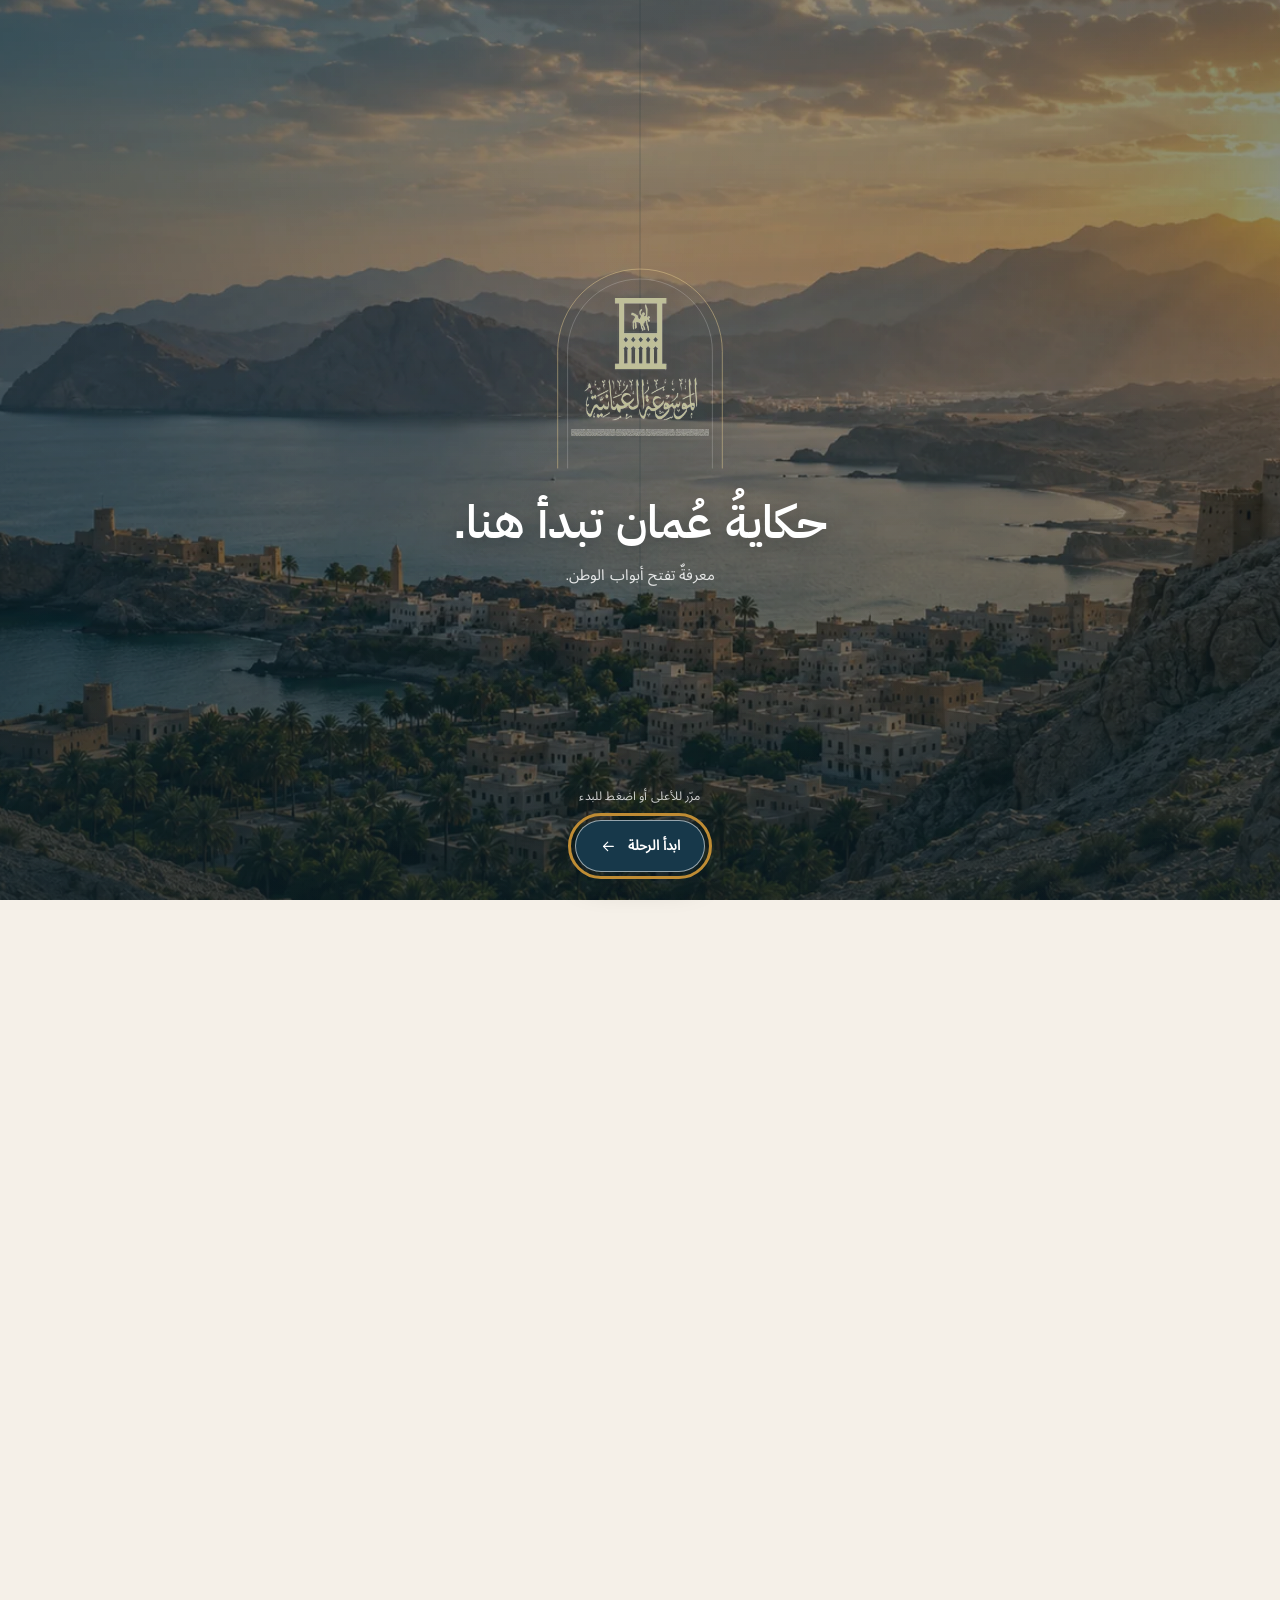
==== commit 9437b163: "Separate homepage quick links from banner and add activation videos" ====
--- a/index.html
+++ b/index.html
@@ -15,10 +15,10 @@
   <link rel="preload" href="assets/fonts/noto-sans-arabic-400.woff2" as="font" type="font/woff2" crossorigin>
   <link rel="stylesheet" href="styles.css?v=20261028-craft-knowledge-r1">
   <script>try{var q=sessionStorage.getItem('omani-intro-seen-v2'),f=/[?&]intro\b/.test(location.search),d=location.hash.length>1&&location.hash!=='#home';document.documentElement.classList.add((q&&!f)||d?'no-splash':'splash-on')}catch(e){document.documentElement.classList.add('splash-on')}</script>
-  <script src="data/content.js?v=20261029-activation-reading-r1" defer></script>
-  <script src="data/images.js?v=20261029-activation-reading-r1" defer></script>
+  <script src="data/content.js?v=20261029-activation-two-r1" defer></script>
+  <script src="data/images.js?v=20261029-activation-two-r1" defer></script>
   <link rel="stylesheet" href="journey.css?v=20261025-ambassadors-r1">
-  <link rel="stylesheet" href="home.css?v=20261029-discovery-r1">
+  <link rel="stylesheet" href="home.css?v=20261029-activation-two-r1">
   <script src="data/journey.js?v=20261026-encyclopedia-r1" defer></script>
   <script src="motion.js?v=20261025-ambassadors-r1" defer></script>
   <script src="journey.js?v=20261025-ambassadors-r1" defer></script>
--- a/home.css
+++ b/home.css
@@ -64,7 +64,7 @@
 .hero-image-credit:hover{color:#fff}
 
 /* Four quick paths lead to the existing content and independent craft hub. */
-.quick-discovery{position:relative;z-index:2;display:grid;grid-template-columns:repeat(4,minmax(0,1fr));gap:16px;margin-block:-20px 36px}
+.quick-discovery{position:relative;z-index:2;display:grid;grid-template-columns:repeat(4,minmax(0,1fr));gap:16px;margin-block:24px 36px}
 .quick-door{--door:#277168;--door-soft:#e3efea;position:relative;display:flex;align-items:center;gap:12px;min-width:0;padding:19px 17px;background:#fffdf8;border:1px solid #dfd5c3;border-radius:16px;box-shadow:0 8px 22px #273e3e09;transition:transform .25s,border-color .25s,box-shadow .25s}
 .quick-door:hover{transform:translateY(-4px);border-color:var(--door);box-shadow:0 12px 28px #273e3e14}
 .door-learning{--door:#327194;--door-soft:#e5edf5}.door-heritage{--door:#a46637;--door-soft:#f5e8d8}.door-journey{--door:#77558c;--door-soft:#f0e8f1}
@@ -201,7 +201,7 @@
 @media(max-width:1100px){.home-layout{gap:22px;grid-template-columns:minmax(0,1fr) 215px}.quick-door{padding:17px 12px;gap:9px}.quick-icon{width:39px;height:43px}.quick-door b{font-size:14px}.quick-arrow{display:none}.home-redesign .knowledge-grid{grid-template-columns:repeat(3,minmax(0,1fr))}.home-redesign .knowledge-item:nth-last-child(-n+2){grid-column:auto}.home-subnav>div{gap:23px}.home-main h2,.home-crafts .craft-entry-heading h2{font-size:23px}.home-redesign .about{grid-template-columns:1fr 1.2fr}}
 @media(max-width:960px){.home-layout{grid-template-columns:minmax(0,1fr)}.home-sidebar{grid-template-columns:repeat(3,minmax(0,1fr));gap:14px}.sidebar-quote{grid-column:1/-1;padding:0}.sidebar-quote>.ico,.sidebar-quote>span{display:none}.sidebar-quote p{font-size:15px;margin:0}.sidebar-quote br{display:none}.home-redesign .knowledge-grid{grid-template-columns:repeat(4,minmax(0,1fr))}.home-subnav span{display:none}.home-redesign .about{gap:24px;grid-template-columns:1fr 1.2fr}.sidebar-card{padding:16px 13px}.hero-location,.hero-image-credit{min-width:150px}}
 @media(max-width:760px){html:has(#page-home.is-active){--header-h:68px}.site-header[data-view="home"] .header-inner{height:68px}.site-header[data-view="home"] .home-subnav{display:none}.site-header[data-view="home"] .header-inner{gap:12px}.site-header[data-view="home"] .brand-name{font-size:17px}.site-header[data-view="home"] .brand-emblem{width:27px;height:34px}.site-header[data-view="home"] .intro-link{font-size:11px}.discovery-hero{min-height:500px}.discovery-copy{padding-block:51px 94px}.discovery-hero .hero-title{font-size:58px}.discovery-lead{font-size:14px}.quick-discovery{grid-template-columns:repeat(2,minmax(0,1fr));gap:12px;margin-bottom:29px}.quick-door{padding:15px 17px;gap:12px}.quick-door b{font-size:15px}.quick-arrow{display:block}.home-redesign .knowledge-grid{gap:11px}.home-redesign .section-tile-body{padding:10px}.home-redesign .section-tile h3{font-size:13px}.home-redesign .section-tile-meta{font-size:9px}.home-redesign .section-tile-icon{width:20px;height:20px}.home-main{gap:29px}.home-redesign .about{grid-template-columns:1fr;padding:24px;gap:18px}.home-redesign .about .section-heading{grid-template-columns:1fr 140px}.home-redesign .about-body>p{font-size:13px}.home-redesign .learning-inner{grid-template-columns:1fr;gap:18px}.home-redesign .learning-intro h2{font-size:25px}.home-redesign .learning-intro p{margin:0}.hero-location,.hero-image-credit{min-width:0}.hero-image-credit{position:absolute;inset-inline-start:0;bottom:-20px;font-size:8px}.discovery-bottom{bottom:40px}.hero-controls{gap:5px}}
-@media(max-width:600px){.home-redesign .section-shell{width:calc(100% - 32px)}.site-header[data-view="home"] .header-inner{width:calc(100% - 28px)}.site-header[data-view="home"] .header-tools{gap:7px}.site-header[data-view="home"] .intro-link{display:none}.site-header[data-view="home"] .brand-name{font-size:16px}.discovery-hero{min-height:465px}.discovery-copy{padding:40px 0 100px}.discovery-kicker{font-size:10px;gap:7px;margin-bottom:9px}.discovery-kicker .ico{width:18px;height:23px}.discovery-hero .hero-title{font-size:46px;line-height:1.5;margin-bottom:8px}.discovery-lead{font-size:12px;margin-bottom:22px;line-height:2}.hero-search{gap:8px;padding:5px 10px 5px 5px;border-radius:13px}.hero-search>.ico{width:18px;height:18px}.hero-search input{font-size:11px;padding-block:10px}.hero-search button{min-height:44px;padding:10px 14px;border-radius:9px;font-size:12px;gap:5px}.hero-search button>.ico{display:none}.hero-suggestions{gap:6px;margin:12px 0 10px;font-size:9px}.hero-suggestions button{font-size:9px;padding:2px 9px;min-height:27px}.discovery-hero .home-explore{font-size:11px}.discovery-bottom{bottom:38px;align-items:center;gap:8px}.hero-location{font-size:9px;gap:4px}.hero-location>.ico{width:14px;height:14px}.hero-arrow,.hero-pause{width:29px;height:29px}.hero-pause{margin-inline-start:2px}.hero-dot{width:21px}.hero-dot::after{width:5px;height:5px}.hero-dot.is-active::after{width:15px}.hero-controls{gap:2px}.quick-discovery{gap:10px;margin-top:-16px;margin-bottom:26px}.quick-door{padding:13px 11px;gap:9px;border-radius:13px}.quick-icon{width:35px;height:39px;border-radius:11px}.quick-icon>.ico{width:21px;height:21px}.quick-door b{font-size:12px}.quick-door small{font-size:9px}.quick-arrow{display:none}.home-main h2,.home-crafts .craft-entry-heading h2{font-size:21px}.home-main .eyebrow,.home-crafts .craft-entry-heading>small{font-size:10px}.home-main .section-heading-row{align-items:center;margin-bottom:14px}.home-main .section-caption{display:block;font-size:8px}.home-redesign .knowledge-grid{grid-template-columns:repeat(2,minmax(0,1fr));gap:11px}.home-redesign .section-tile-media{height:77px}.home-redesign .section-tile h3{font-size:14px;min-height:3.2em}.home-redesign .section-tile-meta{font-size:9px}.home-crafts .craft-entry-heading{gap:4px 8px;margin-bottom:14px}.home-crafts .craft-entry-heading p{font-size:10px}.home-crafts .craft-entry-heading>.home-section-link{grid-column:1;grid-row:4;justify-self:start;font-size:10px;min-height:28px}.home-crafts #craftEntryLinks{grid-template-columns:repeat(2,minmax(0,1fr));gap:11px}.home-crafts #craftEntryLinks a,.home-crafts #craftEntryLinks a:nth-child(n+4){grid-column:span 1;border-radius:12px}.home-crafts #craftEntryLinks a:last-child{grid-column:1/-1;display:grid;grid-template-columns:95px 1fr;align-items:center}.home-crafts #craftEntryLinks a img{height:100px}.home-crafts #craftEntryLinks a:last-child img{height:90px;width:95px}.home-crafts #craftEntryLinks a>span{font-size:12px;padding:10px;gap:6px}.home-crafts #craftEntryLinks b{font-size:9px}.home-gallery .gallery-track{grid-template-columns:repeat(2,minmax(0,1fr));gap:10px}.home-gallery .gallery-photo{aspect-ratio:1.35;border-radius:12px}.home-gallery .gallery-caption{font-size:9px;inset-inline-start:9px;bottom:9px}.home-gallery .gallery-heading h2{font-size:21px}.home-section-link{font-size:10px;gap:5px}.home-sidebar{grid-template-columns:1fr;gap:13px}.sidebar-card{padding:18px}.home-sidebar .journey-teaser{display:grid;grid-template-columns:88px 1fr;align-items:center}.home-sidebar .journey-teaser>img{height:92px;width:88px}.home-sidebar .calendar-today{gap:15px}.calendar-note{margin-block:12px}.sidebar-quote{display:none}.student-card>a{font-size:12px}.home-redesign .about{border-radius:17px;padding:20px}.home-redesign .about .section-heading{grid-template-columns:1fr 92px;gap:10px}.home-redesign .about .section-heading h2{font-size:24px}.home-redesign .about-visual img{height:100px}.home-redesign .about-body>p{font-size:12px}.home-redesign .about-facts strong{font-size:25px}.home-redesign .learning-band{padding-block:23px}.home-redesign .learning-intro h2{font-size:24px}.home-redesign .step-tab{min-height:78px}.home-redesign .step-text b{font-size:10px}.home-redesign .step-chip{font-size:10px}}
+@media(max-width:600px){.home-redesign .section-shell{width:calc(100% - 32px)}.site-header[data-view="home"] .header-inner{width:calc(100% - 28px)}.site-header[data-view="home"] .header-tools{gap:7px}.site-header[data-view="home"] .intro-link{display:none}.site-header[data-view="home"] .brand-name{font-size:16px}.discovery-hero{min-height:465px}.discovery-copy{padding:40px 0 100px}.discovery-kicker{font-size:10px;gap:7px;margin-bottom:9px}.discovery-kicker .ico{width:18px;height:23px}.discovery-hero .hero-title{font-size:46px;line-height:1.5;margin-bottom:8px}.discovery-lead{font-size:12px;margin-bottom:22px;line-height:2}.hero-search{gap:8px;padding:5px 10px 5px 5px;border-radius:13px}.hero-search>.ico{width:18px;height:18px}.hero-search input{font-size:11px;padding-block:10px}.hero-search button{min-height:44px;padding:10px 14px;border-radius:9px;font-size:12px;gap:5px}.hero-search button>.ico{display:none}.hero-suggestions{gap:6px;margin:12px 0 10px;font-size:9px}.hero-suggestions button{font-size:9px;padding:2px 9px;min-height:27px}.discovery-hero .home-explore{font-size:11px}.discovery-bottom{bottom:38px;align-items:center;gap:8px}.hero-location{font-size:9px;gap:4px}.hero-location>.ico{width:14px;height:14px}.hero-arrow,.hero-pause{width:29px;height:29px}.hero-pause{margin-inline-start:2px}.hero-dot{width:21px}.hero-dot::after{width:5px;height:5px}.hero-dot.is-active::after{width:15px}.hero-controls{gap:2px}.quick-discovery{gap:10px;margin-top:18px;margin-bottom:26px}.quick-door{padding:13px 11px;gap:9px;border-radius:13px}.quick-icon{width:35px;height:39px;border-radius:11px}.quick-icon>.ico{width:21px;height:21px}.quick-door b{font-size:12px}.quick-door small{font-size:9px}.quick-arrow{display:none}.home-main h2,.home-crafts .craft-entry-heading h2{font-size:21px}.home-main .eyebrow,.home-crafts .craft-entry-heading>small{font-size:10px}.home-main .section-heading-row{align-items:center;margin-bottom:14px}.home-main .section-caption{display:block;font-size:8px}.home-redesign .knowledge-grid{grid-template-columns:repeat(2,minmax(0,1fr));gap:11px}.home-redesign .section-tile-media{height:77px}.home-redesign .section-tile h3{font-size:14px;min-height:3.2em}.home-redesign .section-tile-meta{font-size:9px}.home-crafts .craft-entry-heading{gap:4px 8px;margin-bottom:14px}.home-crafts .craft-entry-heading p{font-size:10px}.home-crafts .craft-entry-heading>.home-section-link{grid-column:1;grid-row:4;justify-self:start;font-size:10px;min-height:28px}.home-crafts #craftEntryLinks{grid-template-columns:repeat(2,minmax(0,1fr));gap:11px}.home-crafts #craftEntryLinks a,.home-crafts #craftEntryLinks a:nth-child(n+4){grid-column:span 1;border-radius:12px}.home-crafts #craftEntryLinks a:last-child{grid-column:1/-1;display:grid;grid-template-columns:95px 1fr;align-items:center}.home-crafts #craftEntryLinks a img{height:100px}.home-crafts #craftEntryLinks a:last-child img{height:90px;width:95px}.home-crafts #craftEntryLinks a>span{font-size:12px;padding:10px;gap:6px}.home-crafts #craftEntryLinks b{font-size:9px}.home-gallery .gallery-track{grid-template-columns:repeat(2,minmax(0,1fr));gap:10px}.home-gallery .gallery-photo{aspect-ratio:1.35;border-radius:12px}.home-gallery .gallery-caption{font-size:9px;inset-inline-start:9px;bottom:9px}.home-gallery .gallery-heading h2{font-size:21px}.home-section-link{font-size:10px;gap:5px}.home-sidebar{grid-template-columns:1fr;gap:13px}.sidebar-card{padding:18px}.home-sidebar .journey-teaser{display:grid;grid-template-columns:88px 1fr;align-items:center}.home-sidebar .journey-teaser>img{height:92px;width:88px}.home-sidebar .calendar-today{gap:15px}.calendar-note{margin-block:12px}.sidebar-quote{display:none}.student-card>a{font-size:12px}.home-redesign .about{border-radius:17px;padding:20px}.home-redesign .about .section-heading{grid-template-columns:1fr 92px;gap:10px}.home-redesign .about .section-heading h2{font-size:24px}.home-redesign .about-visual img{height:100px}.home-redesign .about-body>p{font-size:12px}.home-redesign .about-facts strong{font-size:25px}.home-redesign .learning-band{padding-block:23px}.home-redesign .learning-intro h2{font-size:24px}.home-redesign .step-tab{min-height:78px}.home-redesign .step-text b{font-size:10px}.home-redesign .step-chip{font-size:10px}}
 @media(max-width:600px){.home-main .section-caption{font-size:10px}}
 @media(max-width:360px){.hero-location{font-size:8px}.hero-controls{gap:0}.hero-pause{width:26px}.hero-arrow{width:26px}.hero-dot{width:18px}.discovery-hero .hero-title{font-size:42px}.hero-search input{font-size:10px}.quick-door b{font-size:11px}}
 @media(prefers-reduced-motion:reduce){.discovery-slide,.hero-search,.hero-dot::after,.quick-door,.home-redesign .section-tile,.home-crafts #craftEntryLinks a{transition:none;animation:none}.discovery-hero .discovery-slide img{animation:none!important;transform:none}.quick-door:hover,.home-redesign .section-tile:hover,.home-crafts #craftEntryLinks a:hover{transform:none}}
